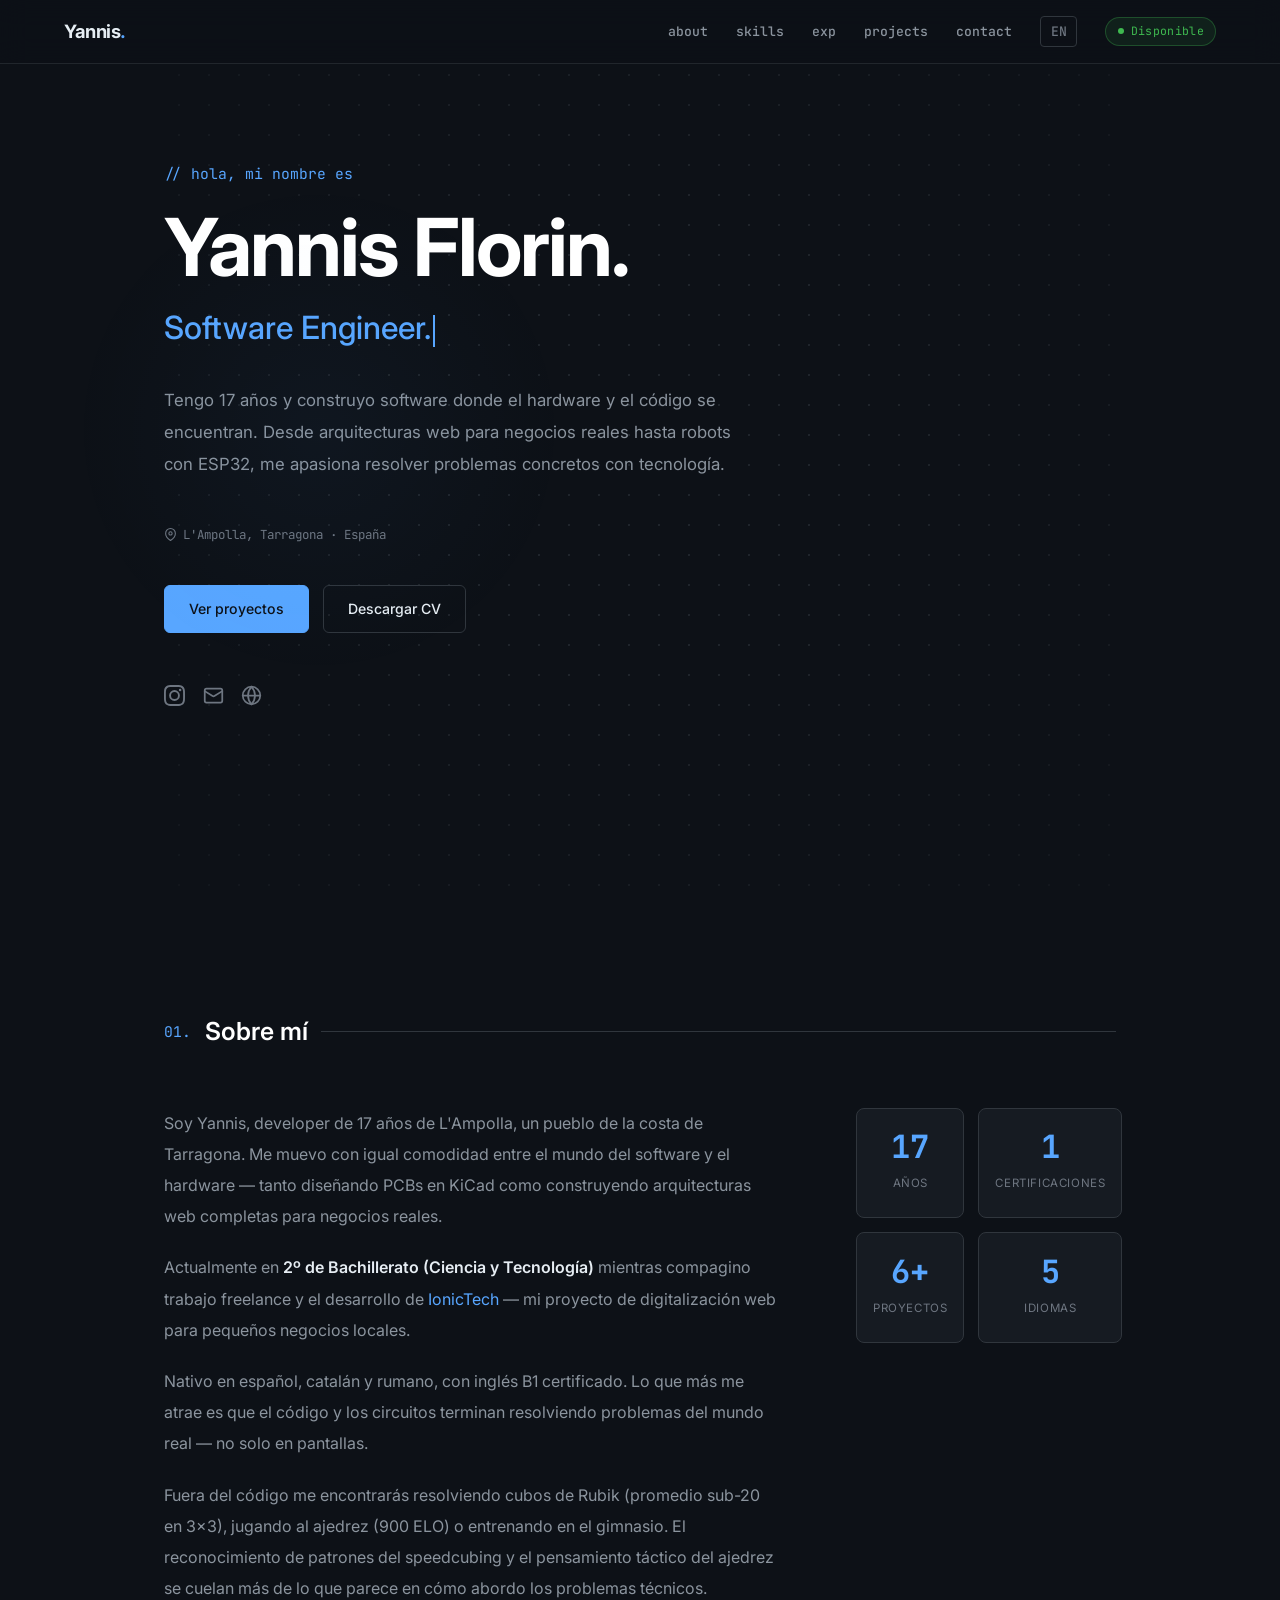
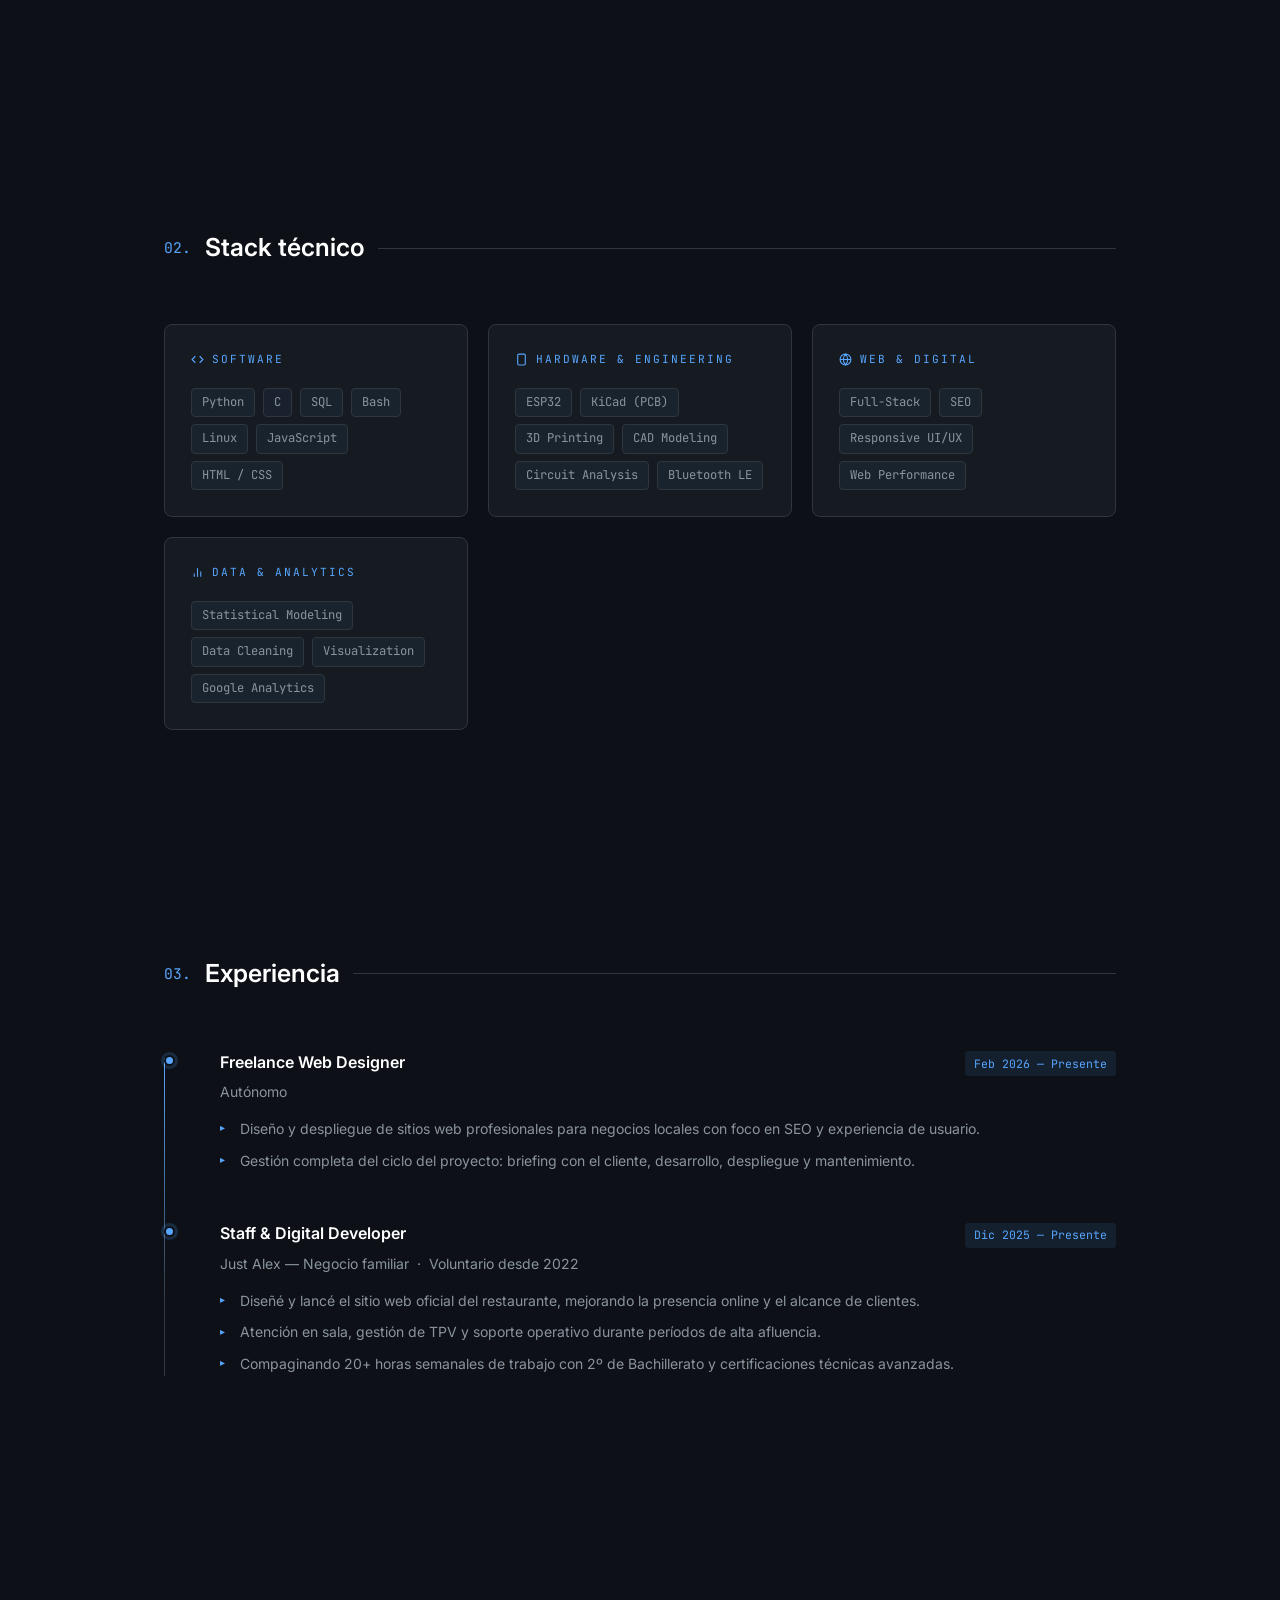
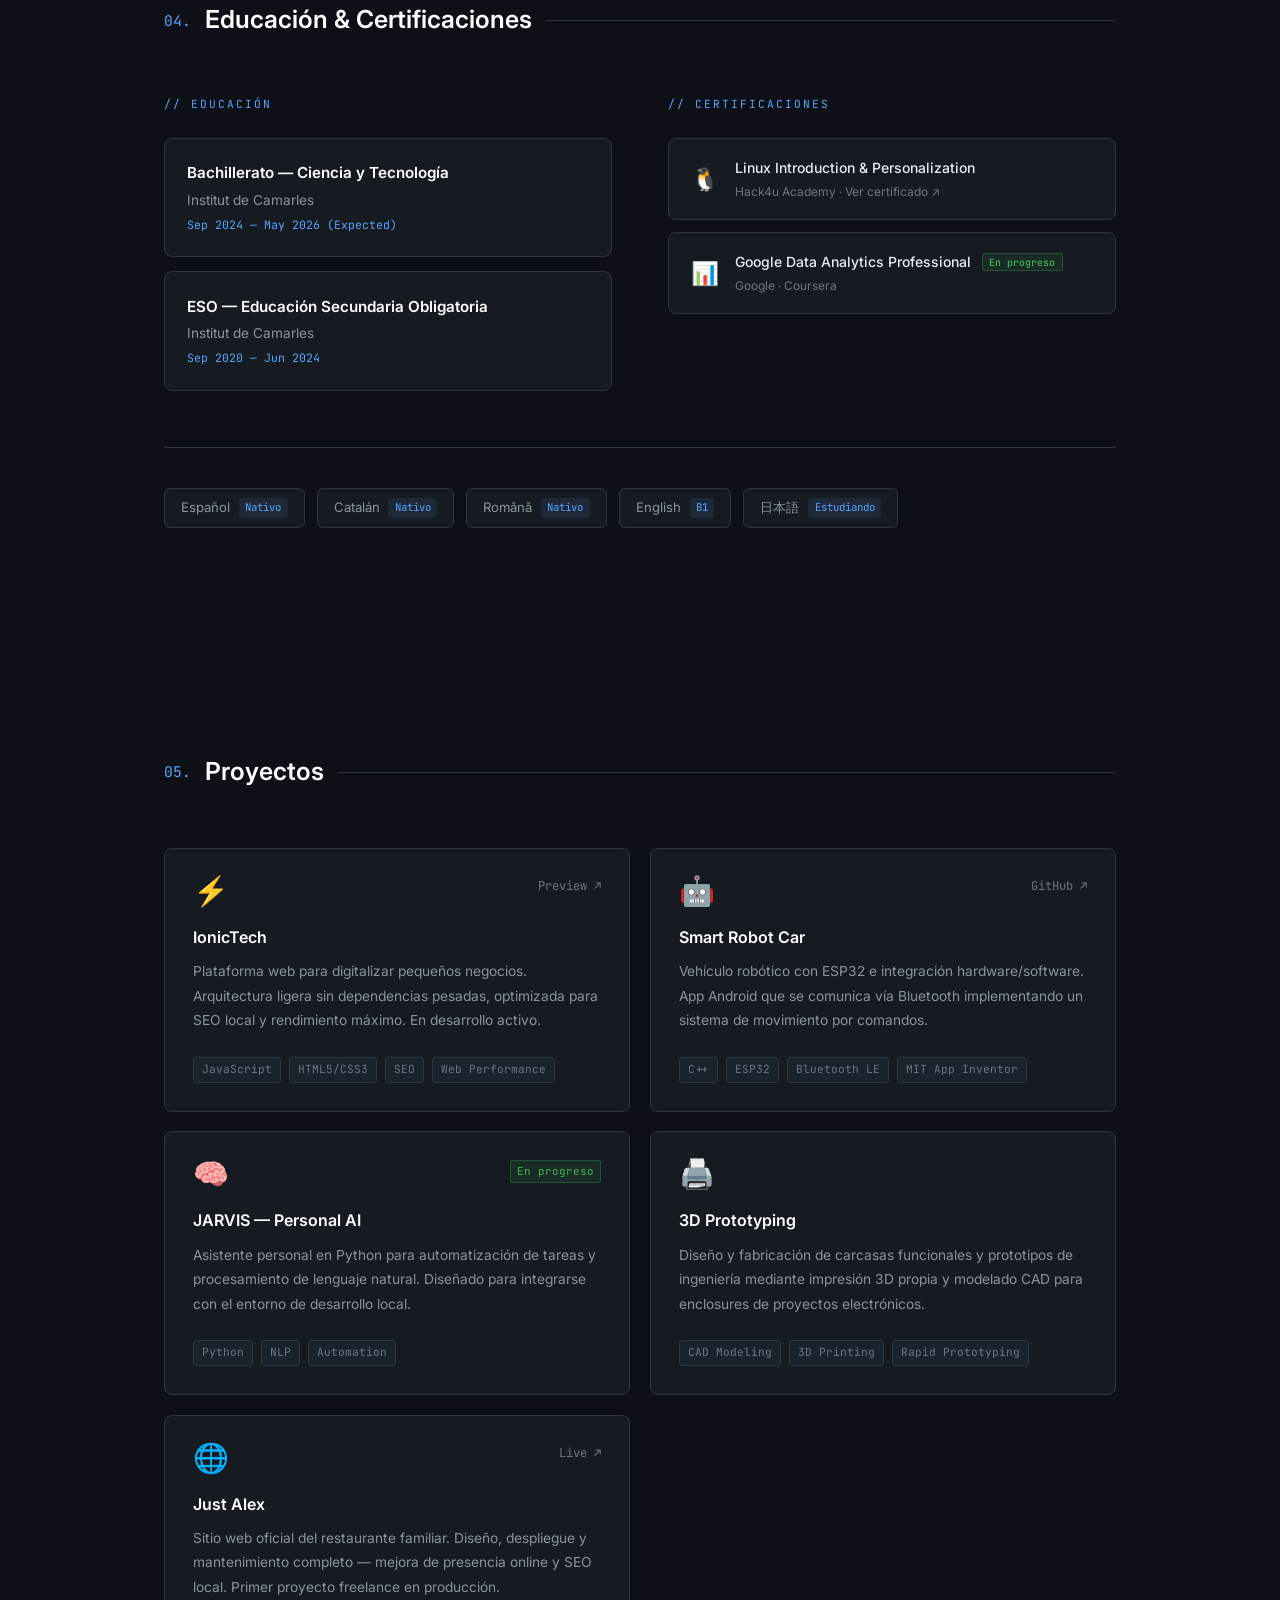
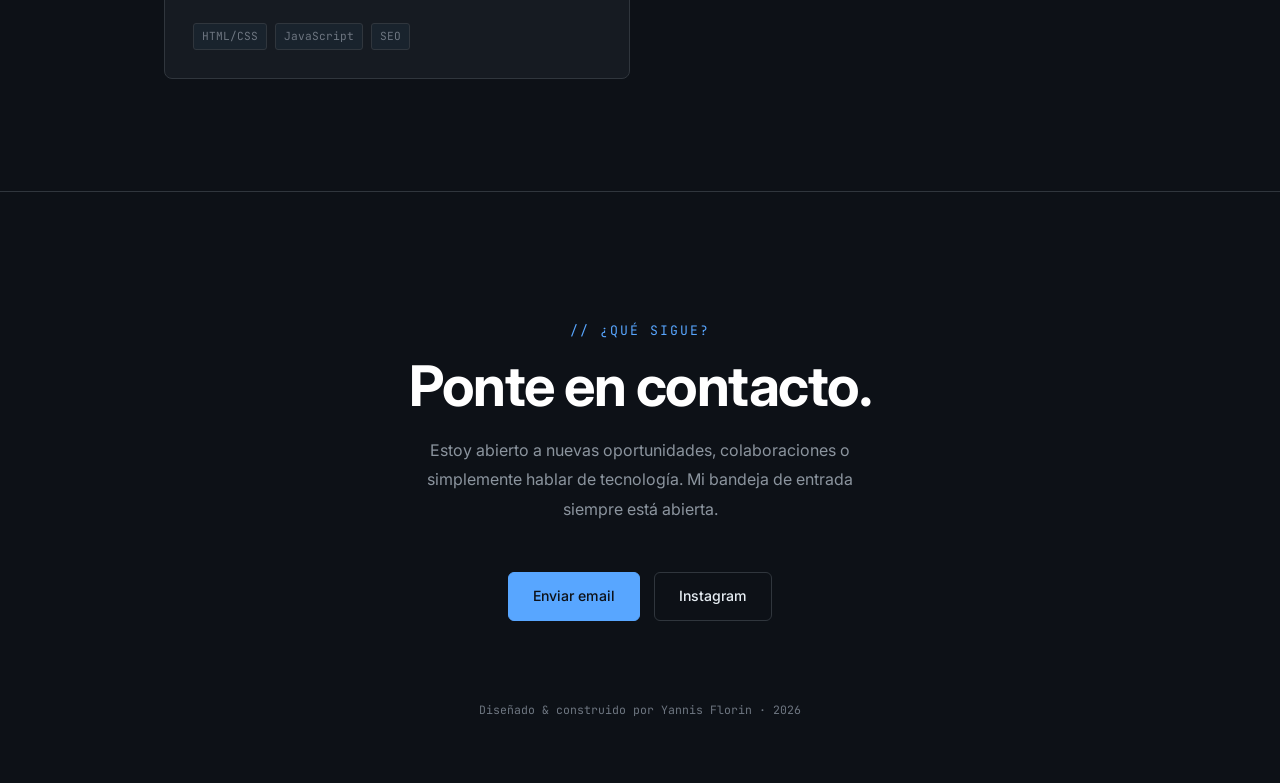
==== index.html @ c340cfbb "Add files via upload" ====
<!DOCTYPE html>
<html lang="es">
<head>
<meta charset="UTF-8">
<meta name="viewport" content="width=device-width, initial-scale=1.0">
<title>Yannis Florin | Software & Electronics Engineer</title>
<meta name="description" content="Portfolio de Yannis Florin — Software & Electronics Engineer especializado en desarrollo web, Python, hardware e IoT.">

<!-- Favicon -->
<link rel="icon" href="data:image/svg+xml,<svg xmlns='http://www.w3.org/2000/svg' viewBox='0 0 100 100'><text y='.9em' font-size='85'>👨‍💻</text></svg>">

<!-- Open Graph -->
<meta property="og:type"        content="website">
<meta property="og:url"         content="https://yonniss.github.io">
<meta property="og:title"       content="Yannis Florin | Software & Electronics Engineer">
<meta property="og:description" content="Developer de 17 años de L'Ampolla, Tarragona. Especializado en software, hardware y desarrollo web. Fundador de IonicTech.">
<meta property="og:image"       content="https://yonniss.github.io/og-image.svg">
<meta property="og:locale"      content="es_ES">

<!-- Twitter Card -->
<meta name="twitter:card"        content="summary">
<meta name="twitter:title"       content="Yannis Florin | Software & Electronics Engineer">
<meta name="twitter:description" content="Developer de 17 años de L'Ampolla, Tarragona. Especializado en software, hardware y desarrollo web. Fundador de IonicTech.">
<meta name="twitter:image"       content="https://yonniss.github.io/og-image.svg">

<link rel="preconnect" href="https://fonts.googleapis.com">
<link href="https://fonts.googleapis.com/css2?family=Inter:wght@300;400;500;600;700&family=JetBrains+Mono:wght@400;500&display=swap" rel="stylesheet">
<style>
  /* ─── VARIABLES ─── */
  :root {
    --bg-main:    #0d1117;
    --bg-card:    #161b22;
    --bg-hover:   #21262d;
    --text-primary:   #e6edf3;
    --text-secondary: #8b949e;
    --text-muted:     #6e7681;
    --accent:     #58a6ff;
    --accent-dim: rgba(88,166,255,0.1);
    --green:      #3fb950;
    --border:     #30363d;
    --border-accent: rgba(88,166,255,0.35);
  }

  * { margin: 0; padding: 0; box-sizing: border-box; }
  html { scroll-behavior: smooth; }

  body {
    font-family: 'Inter', -apple-system, BlinkMacSystemFont, sans-serif;
    background: var(--bg-main);
    color: var(--text-primary);
    line-height: 1.6;
    -webkit-font-smoothing: antialiased;
    overflow-x: hidden;
  }

  ::-webkit-scrollbar { width: 5px; }
  ::-webkit-scrollbar-track { background: var(--bg-main); }
  ::-webkit-scrollbar-thumb { background: var(--border); border-radius: 3px; }
  ::-webkit-scrollbar-thumb:hover { background: var(--text-muted); }

  /* ─── NAV ─── */
  nav {
    position: fixed;
    top: 0; left: 0; right: 0;
    z-index: 100;
    display: flex;
    justify-content: space-between;
    align-items: center;
    padding: 1rem 5%;
    background: rgba(13,17,23,0.82);
    backdrop-filter: blur(14px);
    -webkit-backdrop-filter: blur(14px);
    border-bottom: 1px solid rgba(48,54,61,0.6);
  }

  .logo {
    font-weight: 700;
    font-size: 1.15rem;
    color: var(--text-primary);
    text-decoration: none;
    letter-spacing: -0.5px;
  }
  .logo span { color: var(--accent); }

  .nav-links {
    display: flex;
    align-items: center;
    gap: 1.75rem;
  }

  .nav-links a {
    color: var(--text-secondary);
    text-decoration: none;
    font-size: 0.82rem;
    font-weight: 500;
    font-family: 'JetBrains Mono', monospace;
    transition: color 0.2s;
  }
  .nav-links a:hover { color: var(--accent); }

  .lang-toggle {
    font-family: 'JetBrains Mono', monospace;
    font-size: 0.72rem;
    color: var(--text-muted) !important;
    border: 1px solid var(--border);
    padding: 0.25rem 0.6rem;
    border-radius: 4px;
    text-decoration: none;
    transition: all 0.2s;
  }
  .lang-toggle:hover { color: var(--accent) !important; border-color: var(--accent); }

  .nav-available {
    display: flex;
    align-items: center;
    gap: 0.45rem;
    font-family: 'JetBrains Mono', monospace;
    font-size: 0.72rem;
    color: var(--green);
    background: rgba(63,185,80,0.1);
    border: 1px solid rgba(63,185,80,0.3);
    padding: 0.28rem 0.7rem;
    border-radius: 20px;
    letter-spacing: 0.3px;
  }
  .nav-available .dot {
    width: 6px; height: 6px;
    background: var(--green);
    border-radius: 50%;
    animation: pulse-green 2.2s infinite;
  }
  @keyframes pulse-green {
    0%, 100% { box-shadow: 0 0 0 0 rgba(63,185,80,0.5); }
    50% { box-shadow: 0 0 0 5px rgba(63,185,80,0); }
  }

  /* ─── LAYOUT ─── */
  .container { max-width: 1080px; margin: 0 auto; padding: 0 5%; }
  section { padding: 7rem 0; }

  .section-label {
    font-size: 1.55rem;
    font-weight: 600;
    color: #fff;
    margin-bottom: 3.5rem;
    display: flex;
    align-items: center;
    gap: 0.85rem;
  }
  .section-label .n {
    font-family: 'JetBrains Mono', monospace;
    color: var(--accent);
    font-size: 0.92rem;
    font-weight: 400;
  }
  .section-label::after {
    content: '';
    height: 1px;
    flex-grow: 1;
    background: var(--border);
  }

  /* ─── HERO ─── */
  .hero {
    min-height: 100vh;
    display: flex;
    align-items: center;
    padding-top: 5rem;
    position: relative;
  }
  .hero::before {
    content: '';
    position: absolute;
    inset: 0;
    background-image: radial-gradient(circle, rgba(48,54,61,0.55) 1px, transparent 1px);
    background-size: 30px 30px;
    mask-image: radial-gradient(ellipse 85% 85% at 50% 50%, black 30%, transparent 100%);
    -webkit-mask-image: radial-gradient(ellipse 85% 85% at 50% 50%, black 30%, transparent 100%);
    pointer-events: none;
  }
  .hero::after {
    content: '';
    position: absolute;
    top: 20%; left: -10%;
    width: 500px; height: 500px;
    background: radial-gradient(circle, rgba(88,166,255,0.04) 0%, transparent 70%);
    pointer-events: none;
  }

  .hero-inner { position: relative; max-width: 820px; }

  .hero-greeting {
    font-family: 'JetBrains Mono', monospace;
    color: var(--accent);
    font-size: 0.92rem;
    margin-bottom: 1.25rem;
    display: block;
    opacity: 0;
    animation: fadeUp 0.5s ease forwards 0.15s;
  }

  .hero h1 {
    font-size: clamp(2.8rem, 7vw, 5rem);
    font-weight: 700;
    line-height: 1.04;
    letter-spacing: -2px;
    color: #fff;
    margin-bottom: 0.85rem;
    opacity: 0;
    animation: fadeUp 0.5s ease forwards 0.3s;
  }

  .hero-subtitle {
    font-size: clamp(1.3rem, 3.5vw, 2rem);
    font-weight: 400;
    color: var(--text-secondary);
    margin-bottom: 2rem;
    min-height: 2.6rem;
    opacity: 0;
    animation: fadeUp 0.5s ease forwards 0.45s;
  }
  .typing-text { color: var(--accent); font-weight: 500; }
  .cursor {
    display: inline-block;
    width: 2px; height: 1em;
    background: var(--accent);
    margin-left: 2px;
    vertical-align: text-bottom;
    animation: blink 1s step-end infinite;
  }
  @keyframes blink { 0%,100%{opacity:1} 50%{opacity:0} }

  .hero p {
    font-size: 1.05rem;
    color: var(--text-secondary);
    max-width: 580px;
    line-height: 1.9;
    margin-bottom: 2.75rem;
    opacity: 0;
    animation: fadeUp 0.5s ease forwards 0.6s;
  }
  .hero p strong { color: var(--text-primary); font-weight: 600; }

  .hero-location {
    display: flex;
    align-items: center;
    gap: 0.4rem;
    font-family: 'JetBrains Mono', monospace;
    font-size: 0.78rem;
    color: var(--text-muted);
    margin-bottom: 2.5rem;
    opacity: 0;
    animation: fadeUp 0.5s ease forwards 0.7s;
  }

  .btn-group {
    display: flex;
    flex-wrap: wrap;
    gap: 0.875rem;
    margin-bottom: 3.25rem;
    opacity: 0;
    animation: fadeUp 0.5s ease forwards 0.75s;
  }

  .btn {
    display: inline-flex;
    align-items: center;
    gap: 0.4rem;
    padding: 0.75rem 1.5rem;
    border-radius: 6px;
    font-size: 0.88rem;
    font-weight: 500;
    text-decoration: none;
    transition: all 0.2s ease;
    border: 1px solid transparent;
  }
  .btn-primary {
    background: var(--accent);
    color: #0d1117;
    border-color: var(--accent);
  }
  .btn-primary:hover {
    background: #79b8ff;
    border-color: #79b8ff;
    transform: translateY(-2px);
    box-shadow: 0 8px 24px rgba(88,166,255,0.22);
  }
  .btn-secondary {
    background: transparent;
    color: var(--text-primary);
    border-color: var(--border);
  }
  .btn-secondary:hover {
    border-color: var(--accent);
    color: var(--accent);
    transform: translateY(-2px);
  }

  .hero-socials {
    display: flex;
    gap: 1.1rem;
    opacity: 0;
    animation: fadeUp 0.5s ease forwards 0.9s;
  }
  .hero-socials a {
    color: var(--text-muted);
    text-decoration: none;
    transition: color 0.2s, transform 0.2s;
    display: flex;
    align-items: center;
  }
  .hero-socials a:hover { color: var(--accent); transform: translateY(-2px); }

  @keyframes fadeUp {
    from { opacity: 0; transform: translateY(18px); }
    to   { opacity: 1; transform: translateY(0); }
  }

  /* ─── ABOUT ─── */
  .about-grid {
    display: grid;
    grid-template-columns: 1fr 260px;
    gap: 5rem;
    align-items: start;
  }
  .about-text p {
    color: var(--text-secondary);
    font-size: 1rem;
    line-height: 1.95;
    margin-bottom: 1.25rem;
  }
  .about-text p:last-child { margin-bottom: 0; }
  .about-text a { color: var(--accent); text-decoration: none; }
  .about-text a:hover { text-decoration: underline; }
  .about-text strong { color: var(--text-primary); font-weight: 600; }

  .about-stats {
    display: grid;
    grid-template-columns: 1fr 1fr;
    gap: 0.875rem;
  }
  .stat-card {
    background: var(--bg-card);
    border: 1px solid var(--border);
    border-radius: 8px;
    padding: 1.4rem 1rem;
    text-align: center;
    transition: border-color 0.2s, transform 0.2s;
  }
  .stat-card:hover { border-color: var(--accent); transform: translateY(-2px); }
  .stat-number {
    font-size: 2rem;
    font-weight: 700;
    color: var(--accent);
    font-family: 'JetBrains Mono', monospace;
    line-height: 1;
    margin-bottom: 0.4rem;
    display: block;
  }
  .stat-label {
    font-size: 0.72rem;
    color: var(--text-muted);
    text-transform: uppercase;
    letter-spacing: 0.6px;
  }

  /* ─── SKILLS ─── */
  .skills-grid {
    display: grid;
    grid-template-columns: repeat(auto-fill, minmax(240px, 1fr));
    gap: 1.25rem;
  }
  .skill-cat {
    background: var(--bg-card);
    border: 1px solid var(--border);
    border-radius: 8px;
    padding: 1.6rem;
    transition: border-color 0.2s;
  }
  .skill-cat:hover { border-color: var(--border-accent); }
  .skill-cat-title {
    font-family: 'JetBrains Mono', monospace;
    font-size: 0.7rem;
    color: var(--accent);
    text-transform: uppercase;
    letter-spacing: 2px;
    margin-bottom: 1.2rem;
    display: flex;
    align-items: center;
    gap: 0.5rem;
  }
  .tags { display: flex; flex-wrap: wrap; gap: 0.45rem; }
  .tag {
    font-family: 'JetBrains Mono', monospace;
    font-size: 0.76rem;
    color: var(--text-secondary);
    background: rgba(88,166,255,0.05);
    border: 1px solid var(--border);
    padding: 0.25rem 0.65rem;
    border-radius: 4px;
    transition: all 0.2s;
  }
  .tag:hover {
    background: rgba(88,166,255,0.12);
    border-color: var(--accent);
    color: var(--accent);
  }

  /* ─── EXPERIENCE ─── */
  .timeline { position: relative; padding-left: 1.5rem; }
  .timeline::before {
    content: '';
    position: absolute;
    left: 0; top: 8px; bottom: 0;
    width: 1px;
    background: linear-gradient(to bottom, var(--accent), var(--border) 80%);
  }
  .tl-item { position: relative; padding-bottom: 3rem; padding-left: 2rem; }
  .tl-item:last-child { padding-bottom: 0; }
  .tl-dot {
    position: absolute;
    left: -1.5rem; top: 5px;
    width: 11px; height: 11px;
    background: var(--accent);
    border-radius: 50%;
    border: 2px solid var(--bg-main);
    box-shadow: 0 0 0 3px rgba(88,166,255,0.18);
  }
  .tl-header {
    display: flex;
    flex-wrap: wrap;
    justify-content: space-between;
    align-items: baseline;
    gap: 0.5rem;
    margin-bottom: 0.3rem;
  }
  .tl-title { font-size: 1rem; font-weight: 600; color: #fff; }
  .tl-date {
    font-family: 'JetBrains Mono', monospace;
    font-size: 0.72rem;
    color: var(--accent);
    background: var(--accent-dim);
    padding: 0.2rem 0.55rem;
    border-radius: 3px;
  }
  .tl-company { font-size: 0.875rem; color: var(--text-secondary); margin-bottom: 0.85rem; }
  .tl-body { list-style: none; display: flex; flex-direction: column; gap: 0.45rem; }
  .tl-body li {
    font-size: 0.875rem;
    color: var(--text-secondary);
    padding-left: 1.25rem;
    position: relative;
    line-height: 1.75;
  }
  .tl-body li::before {
    content: '▸';
    position: absolute;
    left: 0;
    color: var(--accent);
    font-size: 0.65rem;
    top: 0.22em;
  }

  /* ─── EDUCATION & CERTS ─── */
  .edu-certs {
    display: grid;
    grid-template-columns: 1fr 1fr;
    gap: 3.5rem;
    align-items: start;
  }
  .block-title {
    font-family: 'JetBrains Mono', monospace;
    font-size: 0.7rem;
    color: var(--accent);
    text-transform: uppercase;
    letter-spacing: 2px;
    margin-bottom: 1.5rem;
  }
  .edu-item {
    background: var(--bg-card);
    border: 1px solid var(--border);
    border-radius: 8px;
    padding: 1.4rem;
    margin-bottom: 0.875rem;
    transition: border-color 0.2s;
  }
  .edu-item:hover { border-color: var(--border-accent); }
  .edu-item:last-child { margin-bottom: 0; }
  .edu-degree { font-weight: 600; font-size: 0.95rem; color: #fff; margin-bottom: 0.25rem; }
  .edu-school { font-size: 0.85rem; color: var(--text-secondary); margin-bottom: 0.25rem; }
  .edu-date { font-family: 'JetBrains Mono', monospace; font-size: 0.72rem; color: var(--accent); }

  .cert-card {
    display: flex;
    align-items: center;
    gap: 1rem;
    background: var(--bg-card);
    border: 1px solid var(--border);
    border-radius: 8px;
    padding: 1.1rem 1.4rem;
    margin-bottom: 0.75rem;
    transition: border-color 0.2s, transform 0.2s;
    text-decoration: none;
  }
  .cert-card:hover { border-color: var(--border-accent); transform: translateX(5px); }
  .cert-card:last-child { margin-bottom: 0; }
  .cert-icon { font-size: 1.4rem; flex-shrink: 0; }
  .cert-name { font-weight: 500; font-size: 0.875rem; color: var(--text-primary); margin-bottom: 0.2rem; }
  .cert-issuer { font-size: 0.75rem; color: var(--text-muted); }
  .cert-wip {
    font-family: 'JetBrains Mono', monospace;
    font-size: 0.62rem;
    color: var(--green);
    background: rgba(63,185,80,0.1);
    border: 1px solid rgba(63,185,80,0.3);
    padding: 0.1rem 0.4rem;
    border-radius: 3px;
    margin-left: 0.4rem;
    vertical-align: middle;
  }

  /* ─── LANGUAGES ─── */
  .lang-strip {
    display: flex;
    flex-wrap: wrap;
    gap: 0.75rem;
    margin-top: 3.5rem;
    padding-top: 2.5rem;
    border-top: 1px solid var(--border);
  }
  .lang-badge {
    display: flex;
    align-items: center;
    gap: 0.55rem;
    background: var(--bg-card);
    border: 1px solid var(--border);
    border-radius: 6px;
    padding: 0.55rem 1rem;
    font-size: 0.82rem;
    color: var(--text-secondary);
  }
  .lang-level {
    font-family: 'JetBrains Mono', monospace;
    font-size: 0.67rem;
    color: var(--accent);
    background: var(--accent-dim);
    padding: 0.1rem 0.4rem;
    border-radius: 3px;
  }

  /* ─── PROJECTS ─── */
  .projects-grid {
    display: grid;
    grid-template-columns: repeat(auto-fill, minmax(310px, 1fr));
    gap: 1.2rem;
  }
  .proj-card {
    background: var(--bg-card);
    border: 1px solid var(--border);
    border-radius: 8px;
    padding: 1.75rem;
    display: flex;
    flex-direction: column;
    transition: transform 0.25s ease, border-color 0.25s ease, box-shadow 0.25s ease;
  }
  .proj-card:hover {
    transform: translateY(-5px);
    border-color: var(--accent);
    box-shadow: 0 12px 36px rgba(88,166,255,0.08);
  }
  .proj-header {
    display: flex;
    justify-content: space-between;
    align-items: flex-start;
    margin-bottom: 1.2rem;
  }
  .proj-icon { font-size: 1.8rem; line-height: 1; }
  .proj-links { display: flex; gap: 0.6rem; }
  .proj-links a {
    color: var(--text-muted);
    text-decoration: none;
    font-size: 0.76rem;
    font-family: 'JetBrains Mono', monospace;
    transition: color 0.2s;
    display: flex;
    align-items: center;
    gap: 0.2rem;
  }
  .proj-links a:hover { color: var(--accent); }
  .proj-card h3 { font-size: 1rem; color: #fff; margin-bottom: 0.55rem; font-weight: 600; }
  .proj-card p {
    font-size: 0.86rem;
    color: var(--text-secondary);
    line-height: 1.78;
    flex-grow: 1;
    margin-bottom: 1.5rem;
  }
  .tech-stack {
    display: flex;
    flex-wrap: wrap;
    gap: 0.5rem;
    font-family: 'JetBrains Mono', monospace;
    font-size: 0.7rem;
    color: var(--text-muted);
  }
  .tech-stack span {
    background: rgba(88,166,255,0.05);
    border: 1px solid var(--border);
    padding: 0.2rem 0.5rem;
    border-radius: 3px;
  }

  /* ─── CONTACT ─── */
  footer {
    border-top: 1px solid var(--border);
    padding: 8rem 5% 4rem;
    text-align: center;
  }
  .contact-kicker {
    font-family: 'JetBrains Mono', monospace;
    color: var(--accent);
    font-size: 0.82rem;
    letter-spacing: 2px;
    text-transform: uppercase;
    display: block;
    margin-bottom: 1rem;
  }
  footer h2 {
    font-size: clamp(2rem, 5vw, 3.5rem);
    color: #fff;
    font-weight: 700;
    letter-spacing: -1.5px;
    margin-bottom: 1.25rem;
    line-height: 1.05;
  }
  footer > .container > p {
    color: var(--text-secondary);
    max-width: 460px;
    margin: 0 auto 3rem;
    font-size: 1rem;
    line-height: 1.85;
  }
  .contact-btns {
    display: flex;
    justify-content: center;
    flex-wrap: wrap;
    gap: 0.875rem;
    margin-bottom: 5rem;
  }
  .footer-credit {
    font-family: 'JetBrains Mono', monospace;
    font-size: 0.72rem;
    color: var(--text-muted);
  }
  .footer-credit a { color: var(--text-muted); text-decoration: none; }
  .footer-credit a:hover { color: var(--accent); }

  /* ─── SCROLL REVEAL ─── */
  .reveal {
    opacity: 0;
    transform: translateY(22px);
    transition: opacity 0.65s ease, transform 0.65s ease;
  }
  .reveal.visible { opacity: 1; transform: none; }

  /* ─── RESPONSIVE ─── */
  @media (max-width: 768px) {
    .nav-links { gap: 1rem; }
    .nav-links a { display: none; }
    .about-grid { grid-template-columns: 1fr; gap: 2.5rem; }
    .edu-certs { grid-template-columns: 1fr; gap: 2.5rem; }
    .hero h1 { letter-spacing: -1px; }
  }
  @media (max-width: 480px) {
    .nav-available { display: none; }
    section { padding: 5rem 0; }
  }
</style>
</head>
<body>

<!-- ═══════════ NAV ═══════════ -->
<nav>
  <a href="#" class="logo">Yannis<span>.</span></a>
  <div class="nav-links">
    <a href="#sobre-mi">about</a>
    <a href="#skills">skills</a>
    <a href="#experiencia">exp</a>
    <a href="#proyectos">projects</a>
    <a href="#contacto">contact</a>
    <a href="en.html" class="lang-toggle">EN</a>
    <div class="nav-available"><div class="dot"></div>Disponible</div>
  </div>
</nav>

<!-- ═══════════ HERO ═══════════ -->
<div class="container">
  <section class="hero">
    <div class="hero-inner">
      <span class="hero-greeting">// hola, mi nombre es</span>
      <h1>Yannis Florin.</h1>
      <div class="hero-subtitle">
        <span class="typing-text" id="typing"></span><span class="cursor"></span>
      </div>
      <p>
        Tengo 17 años y construyo software donde el hardware y el código se encuentran.
        Desde arquitecturas web para negocios reales hasta robots con ESP32, me apasiona
        resolver problemas concretos con tecnología.
      </p>
      <div class="hero-location">
        <svg width="13" height="13" viewBox="0 0 24 24" fill="none" stroke="currentColor" stroke-width="2" stroke-linecap="round" stroke-linejoin="round"><path d="M21 10c0 7-9 13-9 13s-9-6-9-13a9 9 0 0 1 18 0z"/><circle cx="12" cy="10" r="3"/></svg>
        L'Ampolla, Tarragona · España
      </div>
      <div class="btn-group">
        <a href="#proyectos" class="btn btn-primary">Ver proyectos</a>
        <a href="CV provisional.pdf" download class="btn btn-secondary">Descargar CV</a>
      </div>
      <div class="hero-socials">
        <a href="https://instagram.com/yannisflorin25" target="_blank" rel="noopener" aria-label="Instagram">
          <svg width="21" height="21" viewBox="0 0 24 24" fill="currentColor"><path d="M12 2.163c3.204 0 3.584.012 4.85.07 3.252.148 4.771 1.691 4.919 4.919.058 1.265.069 1.645.069 4.849 0 3.205-.012 3.584-.069 4.849-.149 3.225-1.664 4.771-4.919 4.919-1.266.058-1.644.07-4.85.07-3.204 0-3.584-.012-4.849-.07-3.26-.149-4.771-1.699-4.919-4.92-.058-1.265-.07-1.644-.07-4.849 0-3.204.013-3.583.07-4.849.149-3.227 1.664-4.771 4.919-4.919 1.266-.057 1.645-.069 4.849-.069zM12 0C8.741 0 8.333.014 7.053.072 2.695.272.273 2.69.073 7.052.014 8.333 0 8.741 0 12c0 3.259.014 3.668.072 4.948.2 4.358 2.618 6.78 6.98 6.98C8.333 23.986 8.741 24 12 24c3.259 0 3.668-.014 4.948-.072 4.354-.2 6.782-2.618 6.979-6.98.059-1.28.073-1.689.073-4.948 0-3.259-.014-3.667-.072-4.947-.196-4.354-2.617-6.78-6.979-6.98C15.668.014 15.259 0 12 0zm0 5.838a6.162 6.162 0 1 0 0 12.324 6.162 6.162 0 0 0 0-12.324zM12 16a4 4 0 1 1 0-8 4 4 0 0 1 0 8zm6.406-11.845a1.44 1.44 0 1 0 0 2.881 1.44 1.44 0 0 0 0-2.881z"/></svg>
        </a>
        <a href="mailto:yanniselflorin@gmail.com" aria-label="Email">
          <svg width="21" height="21" viewBox="0 0 24 24" fill="none" stroke="currentColor" stroke-width="2" stroke-linecap="round" stroke-linejoin="round"><rect x="2" y="4" width="20" height="16" rx="2"/><path d="m22 7-8.97 5.7a1.94 1.94 0 0 1-2.06 0L2 7"/></svg>
        </a>
        <a href="https://ionictech.dev" target="_blank" rel="noopener" aria-label="IonicTech">
          <svg width="21" height="21" viewBox="0 0 24 24" fill="none" stroke="currentColor" stroke-width="2" stroke-linecap="round" stroke-linejoin="round"><circle cx="12" cy="12" r="10"/><line x1="2" y1="12" x2="22" y2="12"/><path d="M12 2a15.3 15.3 0 0 1 4 10 15.3 15.3 0 0 1-4 10 15.3 15.3 0 0 1-4-10 15.3 15.3 0 0 1 4-10z"/></svg>
        </a>
      </div>
    </div>
  </section>
</div>

<!-- ═══════════ ABOUT ═══════════ -->
<div class="container">
  <section id="sobre-mi" class="reveal">
    <h2 class="section-label"><span class="n">01.</span> Sobre mí</h2>
    <div class="about-grid">
      <div class="about-text">
        <p>
          Soy Yannis, developer de 17 años de L'Ampolla, un pueblo de la costa de Tarragona. Me muevo con igual comodidad
          entre el mundo del software y el hardware — tanto diseñando PCBs en KiCad como
          construyendo arquitecturas web completas para negocios reales.
        </p>
        <p>
          Actualmente en <strong>2º de Bachillerato (Ciencia y Tecnología)</strong> mientras
          compagino trabajo freelance y el desarrollo de
          <a href="https://ionictech.dev">IonicTech</a> — mi proyecto de digitalización web para
          pequeños negocios locales.
        </p>
        <p>
          Nativo en español, catalán y rumano, con inglés B1 certificado. Lo que más me atrae es que el
          código y los circuitos terminan resolviendo problemas del mundo real — no solo en
          pantallas.
        </p>
        <p>
          Fuera del código me encontrarás resolviendo cubos de Rubik
          (promedio sub-20 en 3x3), jugando al ajedrez (900 ELO) o entrenando en el gimnasio.
          El reconocimiento de patrones del speedcubing y el pensamiento táctico del ajedrez
          se cuelan más de lo que parece en cómo abordo los problemas técnicos.
        </p>
      </div>
      <div class="about-stats">
        <div class="stat-card">
          <span class="stat-number">17</span>
          <span class="stat-label">Años</span>
        </div>
        <div class="stat-card">
          <span class="stat-number">1</span>
          <span class="stat-label">Certificaciones</span>
        </div>
        <div class="stat-card">
          <span class="stat-number">6+</span>
          <span class="stat-label">Proyectos</span>
        </div>
        <div class="stat-card">
          <span class="stat-number">5</span>
          <span class="stat-label">Idiomas</span>
        </div>
      </div>
    </div>
  </section>
</div>

<!-- ═══════════ SKILLS ═══════════ -->
<div class="container">
  <section id="skills" class="reveal">
    <h2 class="section-label"><span class="n">02.</span> Stack técnico</h2>
    <div class="skills-grid">

      <div class="skill-cat">
        <div class="skill-cat-title">
          <svg width="13" height="13" viewBox="0 0 24 24" fill="none" stroke="currentColor" stroke-width="2"><polyline points="16 18 22 12 16 6"/><polyline points="8 6 2 12 8 18"/></svg>
          Software
        </div>
        <div class="tags">
          <span class="tag">Python</span>
          <span class="tag">C</span>
          <span class="tag">SQL</span>
          <span class="tag">Bash</span>
          <span class="tag">Linux</span>
          <span class="tag">JavaScript</span>
          <span class="tag">HTML / CSS</span>
        </div>
      </div>

      <div class="skill-cat">
        <div class="skill-cat-title">
          <svg width="13" height="13" viewBox="0 0 24 24" fill="none" stroke="currentColor" stroke-width="2"><rect x="5" y="2" width="14" height="20" rx="2"/><line x1="12" y1="18" x2="12" y2="18"/></svg>
          Hardware & Engineering
        </div>
        <div class="tags">
          <span class="tag">ESP32</span>
          <span class="tag">KiCad (PCB)</span>
          <span class="tag">3D Printing</span>
          <span class="tag">CAD Modeling</span>
          <span class="tag">Circuit Analysis</span>
          <span class="tag">Bluetooth LE</span>
        </div>
      </div>

      <div class="skill-cat">
        <div class="skill-cat-title">
          <svg width="13" height="13" viewBox="0 0 24 24" fill="none" stroke="currentColor" stroke-width="2"><circle cx="12" cy="12" r="10"/><line x1="2" y1="12" x2="22" y2="12"/><path d="M12 2a15.3 15.3 0 0 1 4 10 15.3 15.3 0 0 1-4 10 15.3 15.3 0 0 1-4-10 15.3 15.3 0 0 1 4-10z"/></svg>
          Web & Digital
        </div>
        <div class="tags">
          <span class="tag">Full-Stack</span>
          <span class="tag">SEO</span>
          <span class="tag">Responsive UI/UX</span>
          <span class="tag">Web Performance</span>
        </div>
      </div>

      <div class="skill-cat">
        <div class="skill-cat-title">
          <svg width="13" height="13" viewBox="0 0 24 24" fill="none" stroke="currentColor" stroke-width="2"><line x1="18" y1="20" x2="18" y2="10"/><line x1="12" y1="20" x2="12" y2="4"/><line x1="6" y1="20" x2="6" y2="14"/></svg>
          Data & Analytics
        </div>
        <div class="tags">
          <span class="tag">Statistical Modeling</span>
          <span class="tag">Data Cleaning</span>
          <span class="tag">Visualization</span>
          <span class="tag">Google Analytics</span>
        </div>
      </div>

    </div>
  </section>
</div>

<!-- ═══════════ EXPERIENCE ═══════════ -->
<div class="container">
  <section id="experiencia" class="reveal">
    <h2 class="section-label"><span class="n">03.</span> Experiencia</h2>
    <div class="timeline">

      <div class="tl-item">
        <div class="tl-dot"></div>
        <div class="tl-header">
          <div class="tl-title">Freelance Web Designer</div>
          <div class="tl-date">Feb 2026 — Presente</div>
        </div>
        <div class="tl-company">Autónomo</div>
        <ul class="tl-body">
          <li>Diseño y despliegue de sitios web profesionales para negocios locales con foco en SEO y experiencia de usuario.</li>
          <li>Gestión completa del ciclo del proyecto: briefing con el cliente, desarrollo, despliegue y mantenimiento.</li>
        </ul>
      </div>

      <div class="tl-item">
        <div class="tl-dot"></div>
        <div class="tl-header">
          <div class="tl-title">Staff & Digital Developer</div>
          <div class="tl-date">Dic 2025 — Presente</div>
        </div>
        <div class="tl-company">Just Alex — Negocio familiar &nbsp;·&nbsp; Voluntario desde 2022</div>
        <ul class="tl-body">
          <li>Diseñé y lancé el sitio web oficial del restaurante, mejorando la presencia online y el alcance de clientes.</li>
          <li>Atención en sala, gestión de TPV y soporte operativo durante períodos de alta afluencia.</li>
          <li>Compaginando 20+ horas semanales de trabajo con 2º de Bachillerato y certificaciones técnicas avanzadas.</li>
        </ul>
      </div>

    </div>
  </section>
</div>

<!-- ═══════════ EDUCATION & CERTS ═══════════ -->
<div class="container">
  <section id="educacion" class="reveal">
    <h2 class="section-label"><span class="n">04.</span> Educación & Certificaciones</h2>
    <div class="edu-certs">

      <div>
        <div class="block-title">// educación</div>
        <div class="edu-item">
          <div class="edu-degree">Bachillerato — Ciencia y Tecnología</div>
          <div class="edu-school">Institut de Camarles</div>
          <div class="edu-date">Sep 2024 — May 2026 (Expected)</div>
        </div>
        <div class="edu-item">
          <div class="edu-degree">ESO — Educación Secundaria Obligatoria</div>
          <div class="edu-school">Institut de Camarles</div>
          <div class="edu-date">Sep 2020 — Jun 2024</div>
        </div>
      </div>

      <div>
        <div class="block-title">// certificaciones</div>
        <a href="https://hack4u.io/certificate/1820-4016-4110-2781" target="_blank" rel="noopener" class="cert-card">
          <div class="cert-icon">🐧</div>
          <div>
            <div class="cert-name">Linux Introduction & Personalization</div>
            <div class="cert-issuer">Hack4u Academy · Ver certificado ↗</div>
          </div>
        </a>
        <div class="cert-card">
          <div class="cert-icon">📊</div>
          <div>
            <div class="cert-name">Google Data Analytics Professional <span class="cert-wip">En progreso</span></div>
            <div class="cert-issuer">Google · Coursera</div>
          </div>
        </div>
      </div>

    </div>

    <div class="lang-strip">
      <div class="lang-badge">Español <span class="lang-level">Nativo</span></div>
      <div class="lang-badge">Catalán <span class="lang-level">Nativo</span></div>
      <div class="lang-badge">Română <span class="lang-level">Nativo</span></div>
      <div class="lang-badge">English <span class="lang-level">B1</span></div>
      
      <div class="lang-badge">日本語 <span class="lang-level">Estudiando</span></div>
    </div>

  </section>
</div>

<!-- ═══════════ PROJECTS ═══════════ -->
<div class="container">
  <section id="proyectos" class="reveal">
    <h2 class="section-label"><span class="n">05.</span> Proyectos</h2>
    <div class="projects-grid">

      <div class="proj-card">
        <div class="proj-header">
          <div class="proj-icon">⚡</div>
          <div class="proj-links"><a href="https://ionictech.dev" target="_blank" rel="noopener">Preview ↗</a></div>
        </div>
        <h3>IonicTech</h3>
        <p>Plataforma web para digitalizar pequeños negocios. Arquitectura ligera sin dependencias pesadas, optimizada para SEO local y rendimiento máximo. En desarrollo activo.</p>
        <div class="tech-stack">
          <span>JavaScript</span><span>HTML5/CSS3</span><span>SEO</span><span>Web Performance</span>
        </div>
      </div>

      <div class="proj-card">
        <div class="proj-header">
          <div class="proj-icon">🤖</div>
          <div class="proj-links"><a href="https://github.com/Yonniss/RoboCar" target="_blank" rel="noopener">GitHub ↗</a></div>
        </div>
        <h3>Smart Robot Car</h3>
        <p>Vehículo robótico con ESP32 e integración hardware/software. App Android que se comunica vía Bluetooth implementando un sistema de movimiento por comandos.</p>
        <div class="tech-stack">
          <span>C++</span><span>ESP32</span><span>Bluetooth LE</span><span>MIT App Inventor</span>
        </div>
      </div>

      <div class="proj-card">
        <div class="proj-header">
          <div class="proj-icon">🧠</div>
          <div class="proj-links"><span class="cert-wip" style="font-size:0.68rem;">En progreso</span></div>
        </div>
        <h3>JARVIS — Personal AI</h3>
        <p>Asistente personal en Python para automatización de tareas y procesamiento de lenguaje natural. Diseñado para integrarse con el entorno de desarrollo local.</p>
        <div class="tech-stack">
          <span>Python</span><span>NLP</span><span>Automation</span>
        </div>
      </div>

      <div class="proj-card">
        <div class="proj-header">
          <div class="proj-icon">🖨️</div>
          <div class="proj-links"></div>
        </div>
        <h3>3D Prototyping</h3>
        <p>Diseño y fabricación de carcasas funcionales y prototipos de ingeniería mediante impresión 3D propia y modelado CAD para enclosures de proyectos electrónicos.</p>
        <div class="tech-stack">
          <span>CAD Modeling</span><span>3D Printing</span><span>Rapid Prototyping</span>
        </div>
      </div>

      <div class="proj-card">
        <div class="proj-header">
          <div class="proj-icon">🌐</div>
          <div class="proj-links"><a href="https://justalex.es" target="_blank" rel="noopener">Live ↗</a></div>
        </div>
        <h3>Just Alex</h3>
        <p>Sitio web oficial del restaurante familiar. Diseño, despliegue y mantenimiento completo — mejora de presencia online y SEO local. Primer proyecto freelance en producción.</p>
        <div class="tech-stack">
          <span>HTML/CSS</span><span>JavaScript</span><span>SEO</span>
        </div>
      </div>

    </div>
  </section>
</div>

<!-- ═══════════ CONTACT ═══════════ -->
<footer id="contacto">
  <div class="container">
    <span class="contact-kicker">// ¿qué sigue?</span>
    <h2>Ponte en contacto.</h2>
    <p>Estoy abierto a nuevas oportunidades, colaboraciones o simplemente hablar de tecnología. Mi bandeja de entrada siempre está abierta.</p>
    <div class="contact-btns">
      <a href="mailto:yanniselflorin@gmail.com" class="btn btn-primary">Enviar email</a>
      <a href="https://instagram.com/yannisflorin25" target="_blank" rel="noopener" class="btn btn-secondary">Instagram</a>
    </div>
    <div class="footer-credit">
      Diseñado &amp; construido por <a href="#">Yannis Florin</a> · 2026
    </div>
  </div>
</footer>

<script>
  // ─── TYPING ANIMATION ───
  const roles = ['Software Engineer.', 'Electronics Engineer.', 'Web Developer.', 'Freelance Developer.'];
  let ri = 0, ci = 0, del = false;
  const el = document.getElementById('typing');

  (function type() {
    const word = roles[ri];
    if (!del) {
      el.textContent = word.slice(0, ++ci);
      if (ci === word.length) { del = true; return setTimeout(type, 2200); }
    } else {
      el.textContent = word.slice(0, --ci);
      if (ci === 0) { del = false; ri = (ri + 1) % roles.length; }
    }
    setTimeout(type, del ? 45 : 75);
  })();

  // ─── SCROLL REVEAL ───
  const obs = new IntersectionObserver(
    entries => entries.forEach(e => { if (e.isIntersecting) e.target.classList.add('visible'); }),
    { threshold: 0.08 }
  );
  document.querySelectorAll('.reveal').forEach(s => obs.observe(s));
</script>
</body>
</html>
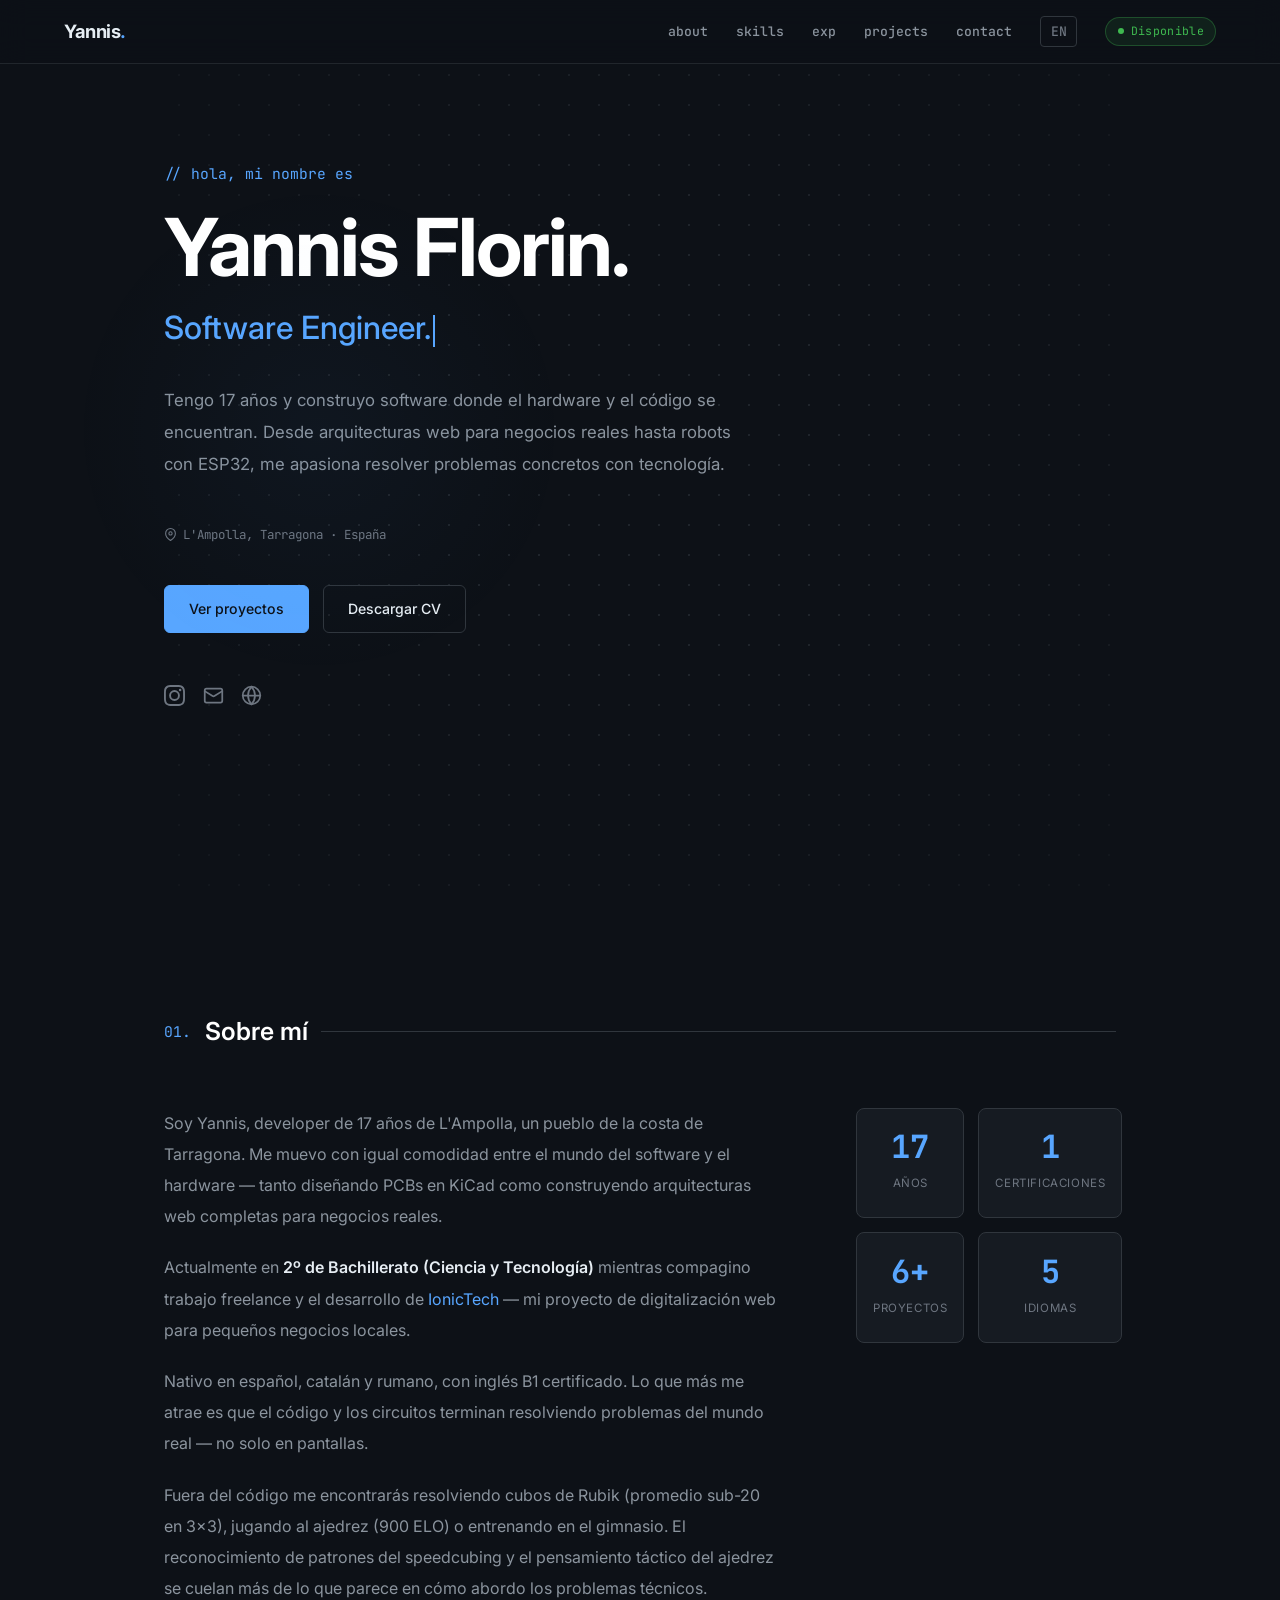
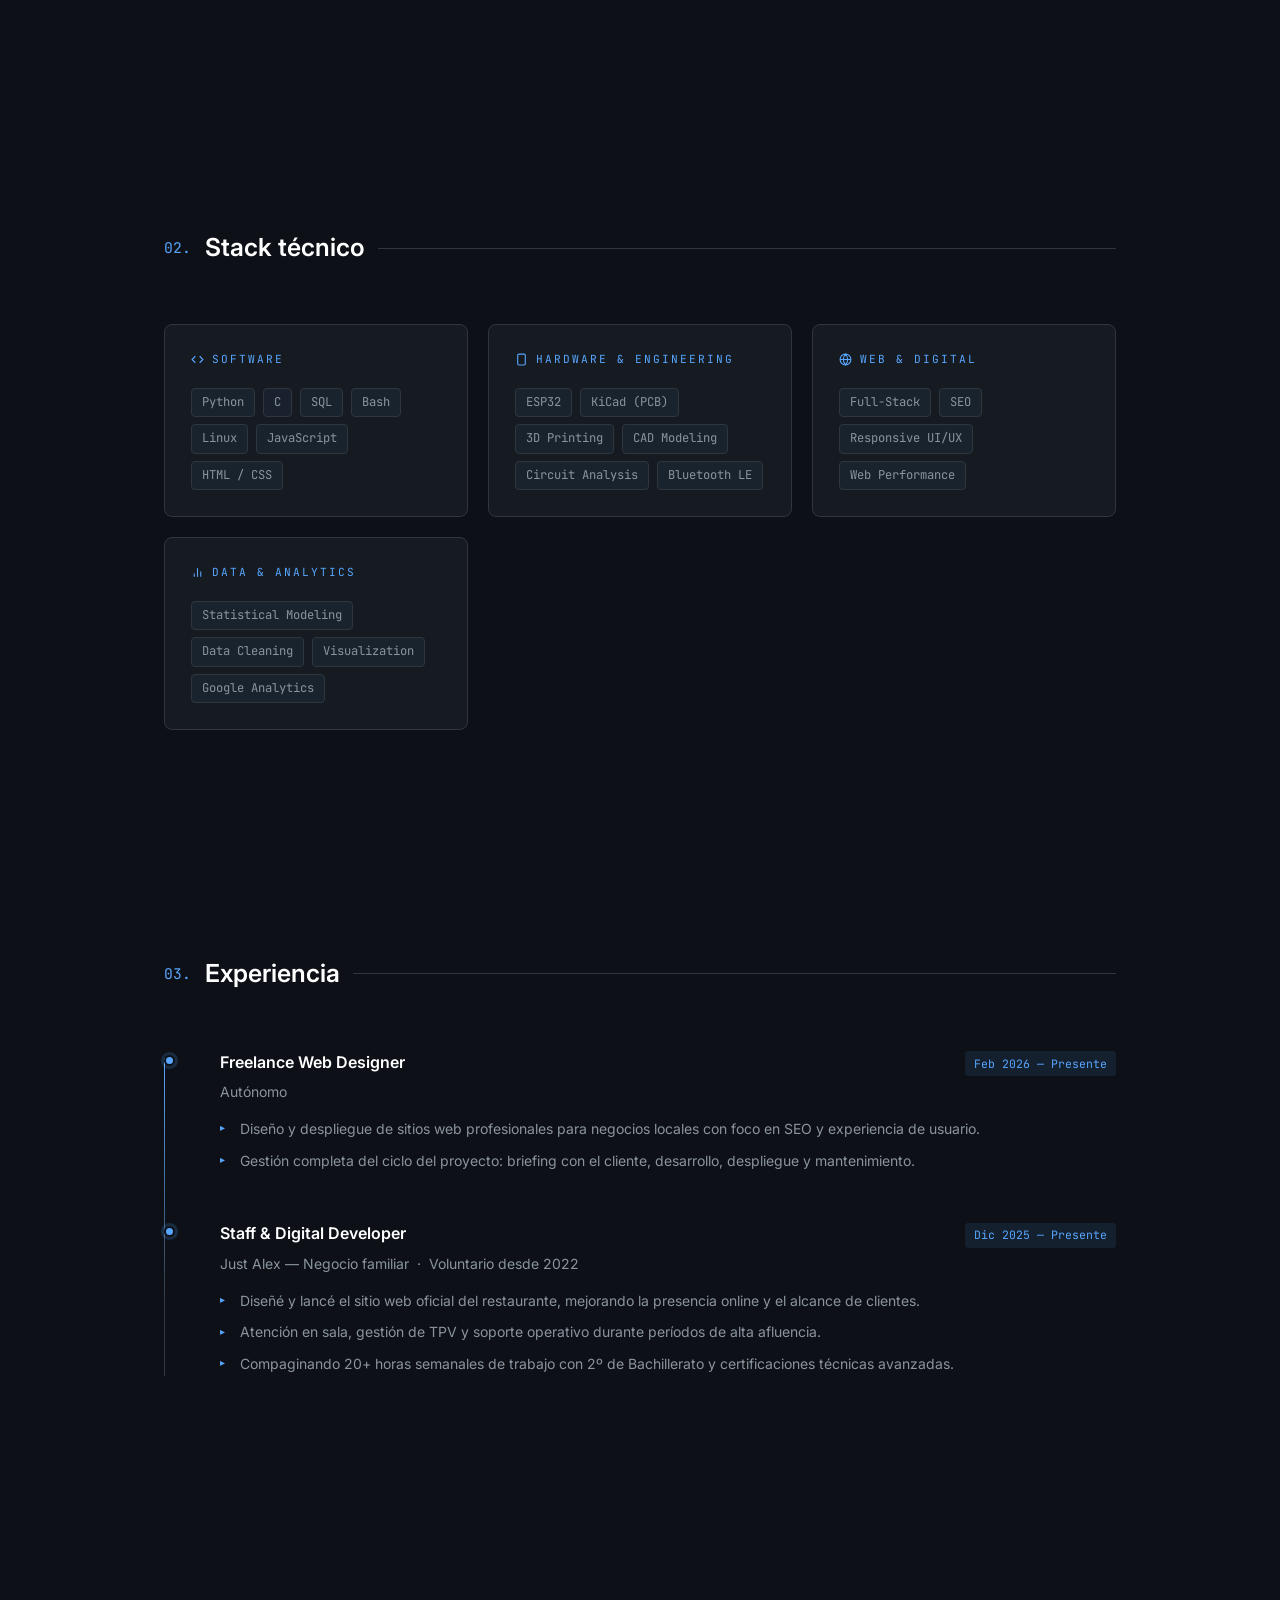
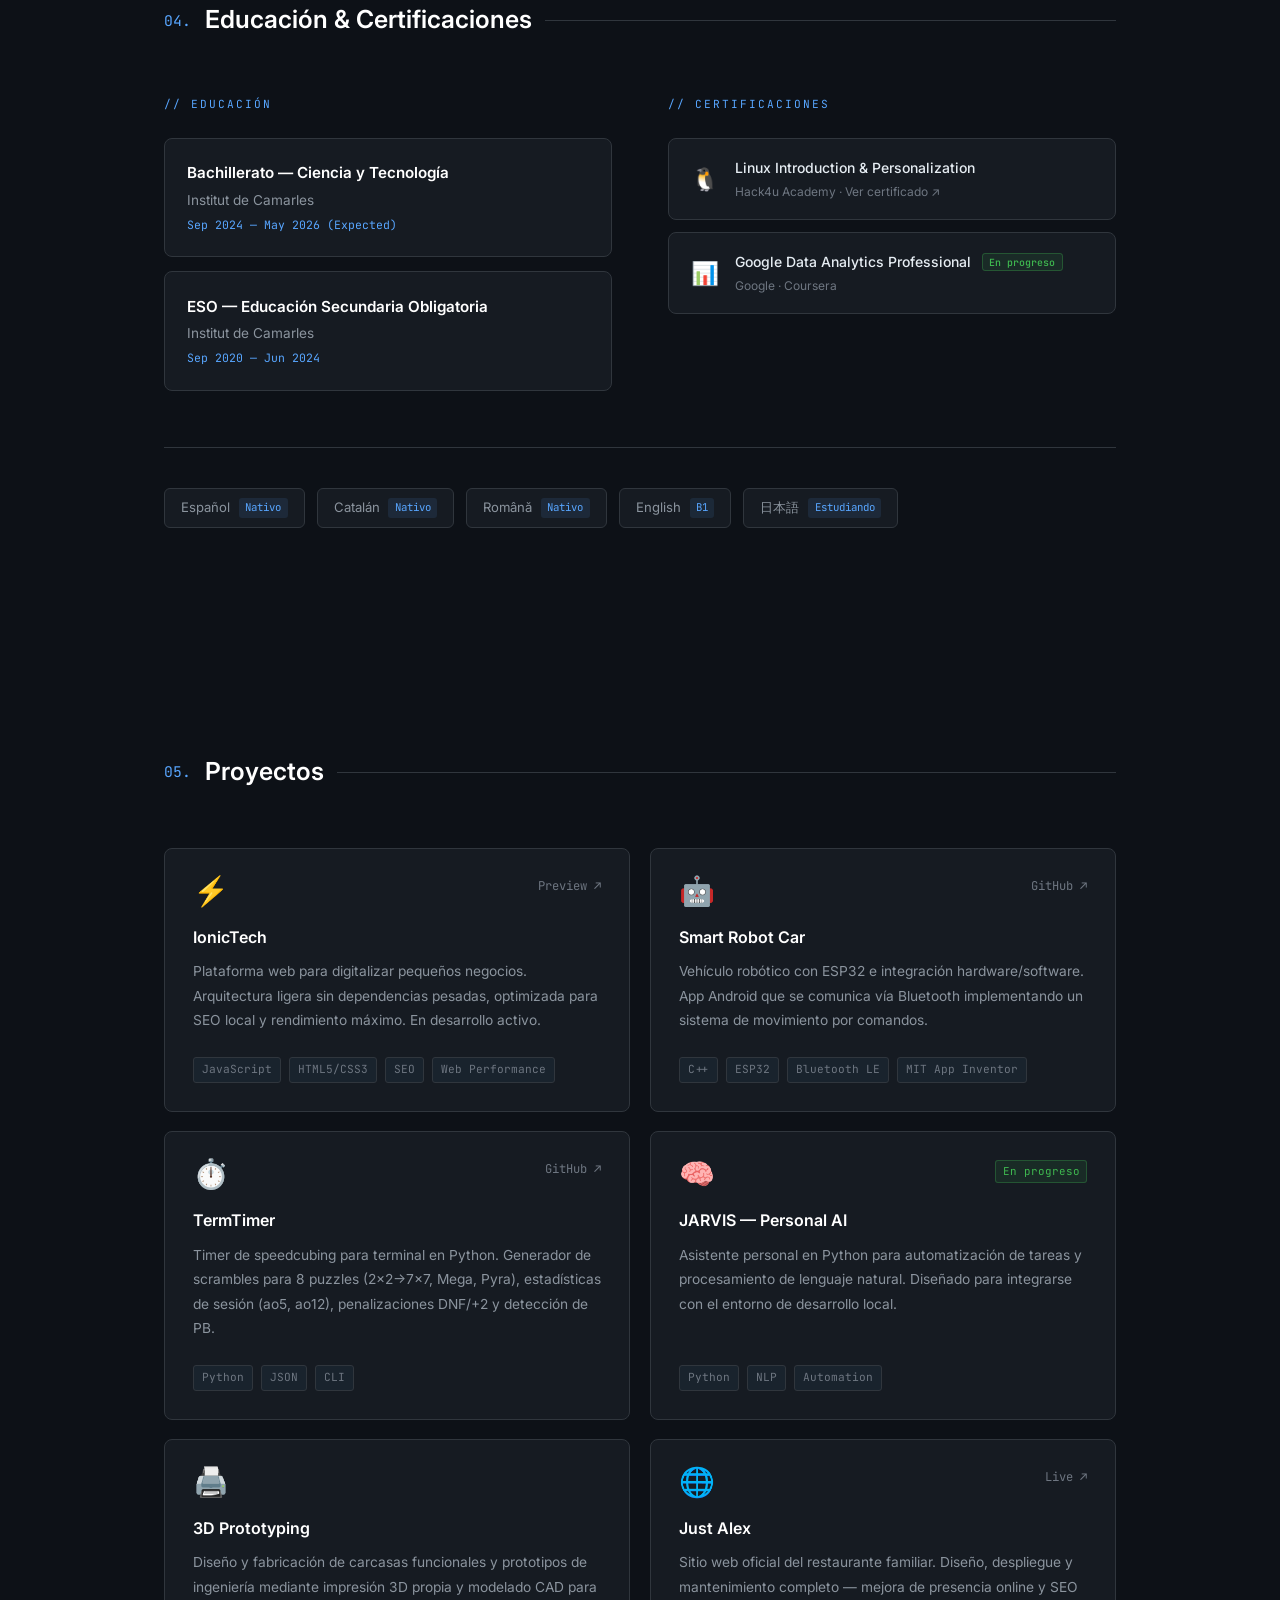
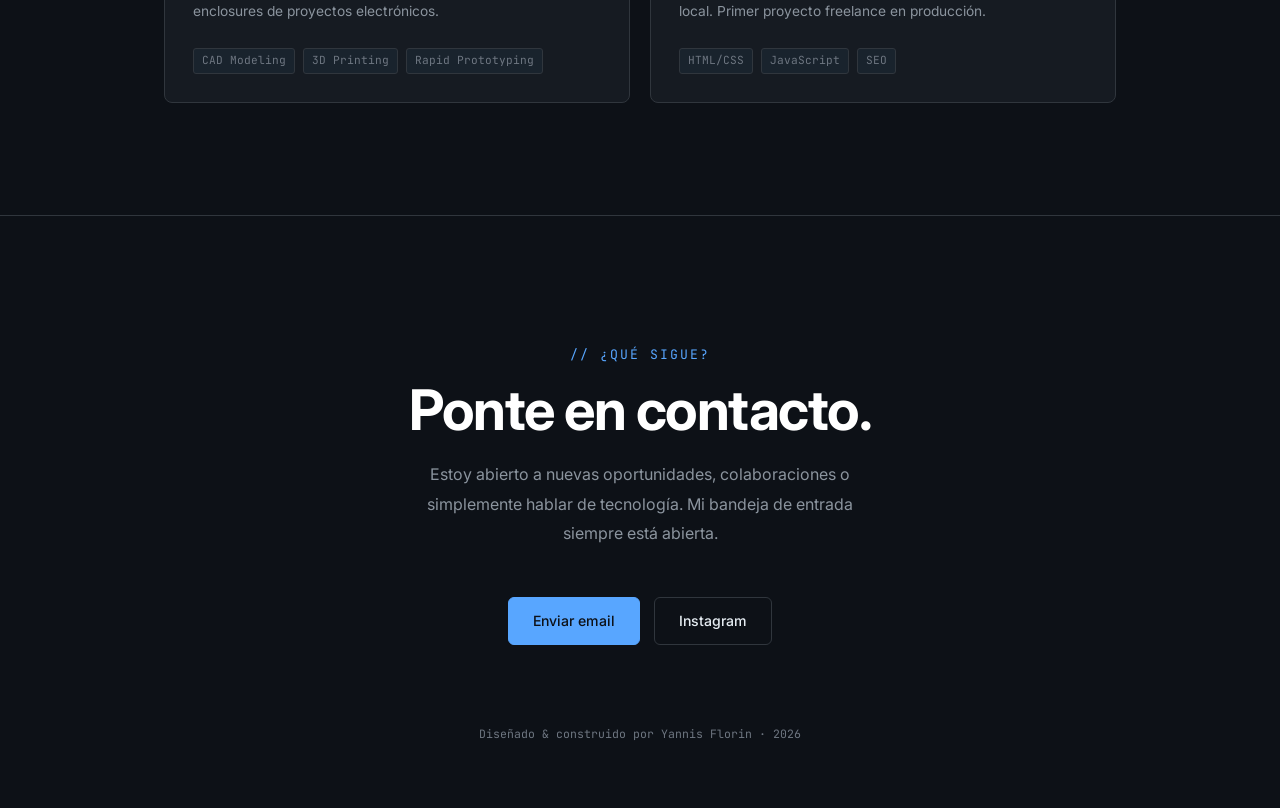
==== commit f1391fd8: "Add files via upload" ====
--- a/index.html
+++ b/index.html
@@ -663,16 +663,83 @@
   }
   .reveal.visible { opacity: 1; transform: none; }
 
+  /* ─── HAMBURGER ─── */
+  .hamburger {
+    display: none;
+    flex-direction: column;
+    justify-content: center;
+    gap: 5px;
+    background: none;
+    border: none;
+    cursor: pointer;
+    padding: 4px;
+    z-index: 101;
+  }
+  .hamburger span {
+    display: block;
+    width: 22px;
+    height: 2px;
+    background: var(--text-secondary);
+    border-radius: 2px;
+    transition: all 0.3s ease;
+  }
+  .hamburger.open span:nth-child(1) { transform: translateY(7px) rotate(45deg); }
+  .hamburger.open span:nth-child(2) { opacity: 0; transform: scaleX(0); }
+  .hamburger.open span:nth-child(3) { transform: translateY(-7px) rotate(-45deg); }
+
+  .mobile-menu {
+    position: fixed;
+    inset: 0;
+    background: var(--bg-main);
+    z-index: 99;
+    display: flex;
+    flex-direction: column;
+    align-items: center;
+    justify-content: center;
+    gap: 2.25rem;
+    transform: translateY(-100%);
+    transition: transform 0.35s cubic-bezier(0.4,0,0.2,1);
+    pointer-events: none;
+  }
+  .mobile-menu.open { transform: translateY(0); pointer-events: all; }
+
+  .mobile-link {
+    font-family: 'JetBrains Mono', monospace;
+    font-size: 1.6rem;
+    color: var(--text-secondary);
+    text-decoration: none;
+    transition: color 0.2s;
+    font-weight: 500;
+  }
+  .mobile-link:hover { color: var(--accent); }
+
+  .mobile-divider {
+    width: 40px;
+    height: 1px;
+    background: var(--border);
+  }
+
+  .mobile-lang {
+    font-family: 'JetBrains Mono', monospace;
+    font-size: 0.85rem;
+    color: var(--text-muted);
+    text-decoration: none;
+    border: 1px solid var(--border);
+    padding: 0.4rem 1rem;
+    border-radius: 4px;
+    transition: all 0.2s;
+  }
+  .mobile-lang:hover { color: var(--accent); border-color: var(--accent); }
+
   /* ─── RESPONSIVE ─── */
   @media (max-width: 768px) {
-    .nav-links { gap: 1rem; }
-    .nav-links a { display: none; }
+    .hamburger { display: flex; }
+    .nav-links { display: none !important; }
     .about-grid { grid-template-columns: 1fr; gap: 2.5rem; }
     .edu-certs { grid-template-columns: 1fr; gap: 2.5rem; }
     .hero h1 { letter-spacing: -1px; }
   }
   @media (max-width: 480px) {
-    .nav-available { display: none; }
     section { padding: 5rem 0; }
   }
 </style>
@@ -691,7 +758,20 @@
     <a href="en.html" class="lang-toggle">EN</a>
     <div class="nav-available"><div class="dot"></div>Disponible</div>
   </div>
+  <button class="hamburger" id="hamburger" aria-label="Abrir menú">
+    <span></span><span></span><span></span>
+  </button>
 </nav>
+
+<div class="mobile-menu" id="mobile-menu">
+  <a href="#sobre-mi" class="mobile-link">about</a>
+  <a href="#skills" class="mobile-link">skills</a>
+  <a href="#experiencia" class="mobile-link">exp</a>
+  <a href="#proyectos" class="mobile-link">projects</a>
+  <a href="#contacto" class="mobile-link">contact</a>
+  <div class="mobile-divider"></div>
+  <a href="en.html" class="mobile-lang">EN</a>
+</div>
 
 <!-- ═══════════ HERO ═══════════ -->
 <div class="container">
@@ -969,6 +1049,18 @@
 
       <div class="proj-card">
         <div class="proj-header">
+          <div class="proj-icon">⏱️</div>
+          <div class="proj-links"><a href="https://github.com/Yonniss/termtimer" target="_blank" rel="noopener">GitHub ↗</a></div>
+        </div>
+        <h3>TermTimer</h3>
+        <p>Timer de speedcubing para terminal en Python. Generador de scrambles para 8 puzzles (2x2→7x7, Mega, Pyra), estadísticas de sesión (ao5, ao12), penalizaciones DNF/+2 y detección de PB.</p>
+        <div class="tech-stack">
+          <span>Python</span><span>JSON</span><span>CLI</span>
+        </div>
+      </div>
+
+      <div class="proj-card">
+        <div class="proj-header">
           <div class="proj-icon">🧠</div>
           <div class="proj-links"><span class="cert-wip" style="font-size:0.68rem;">En progreso</span></div>
         </div>
@@ -1042,6 +1134,24 @@
   })();
 
   // ─── SCROLL REVEAL ───
+  // ─── HAMBURGER MENU ───
+  const hamburger = document.getElementById('hamburger');
+  const mobileMenu = document.getElementById('mobile-menu');
+
+  hamburger.addEventListener('click', () => {
+    hamburger.classList.toggle('open');
+    mobileMenu.classList.toggle('open');
+    document.body.style.overflow = mobileMenu.classList.contains('open') ? 'hidden' : '';
+  });
+
+  document.querySelectorAll('.mobile-link').forEach(link => {
+    link.addEventListener('click', () => {
+      hamburger.classList.remove('open');
+      mobileMenu.classList.remove('open');
+      document.body.style.overflow = '';
+    });
+  });
+
   const obs = new IntersectionObserver(
     entries => entries.forEach(e => { if (e.isIntersecting) e.target.classList.add('visible'); }),
     { threshold: 0.08 }
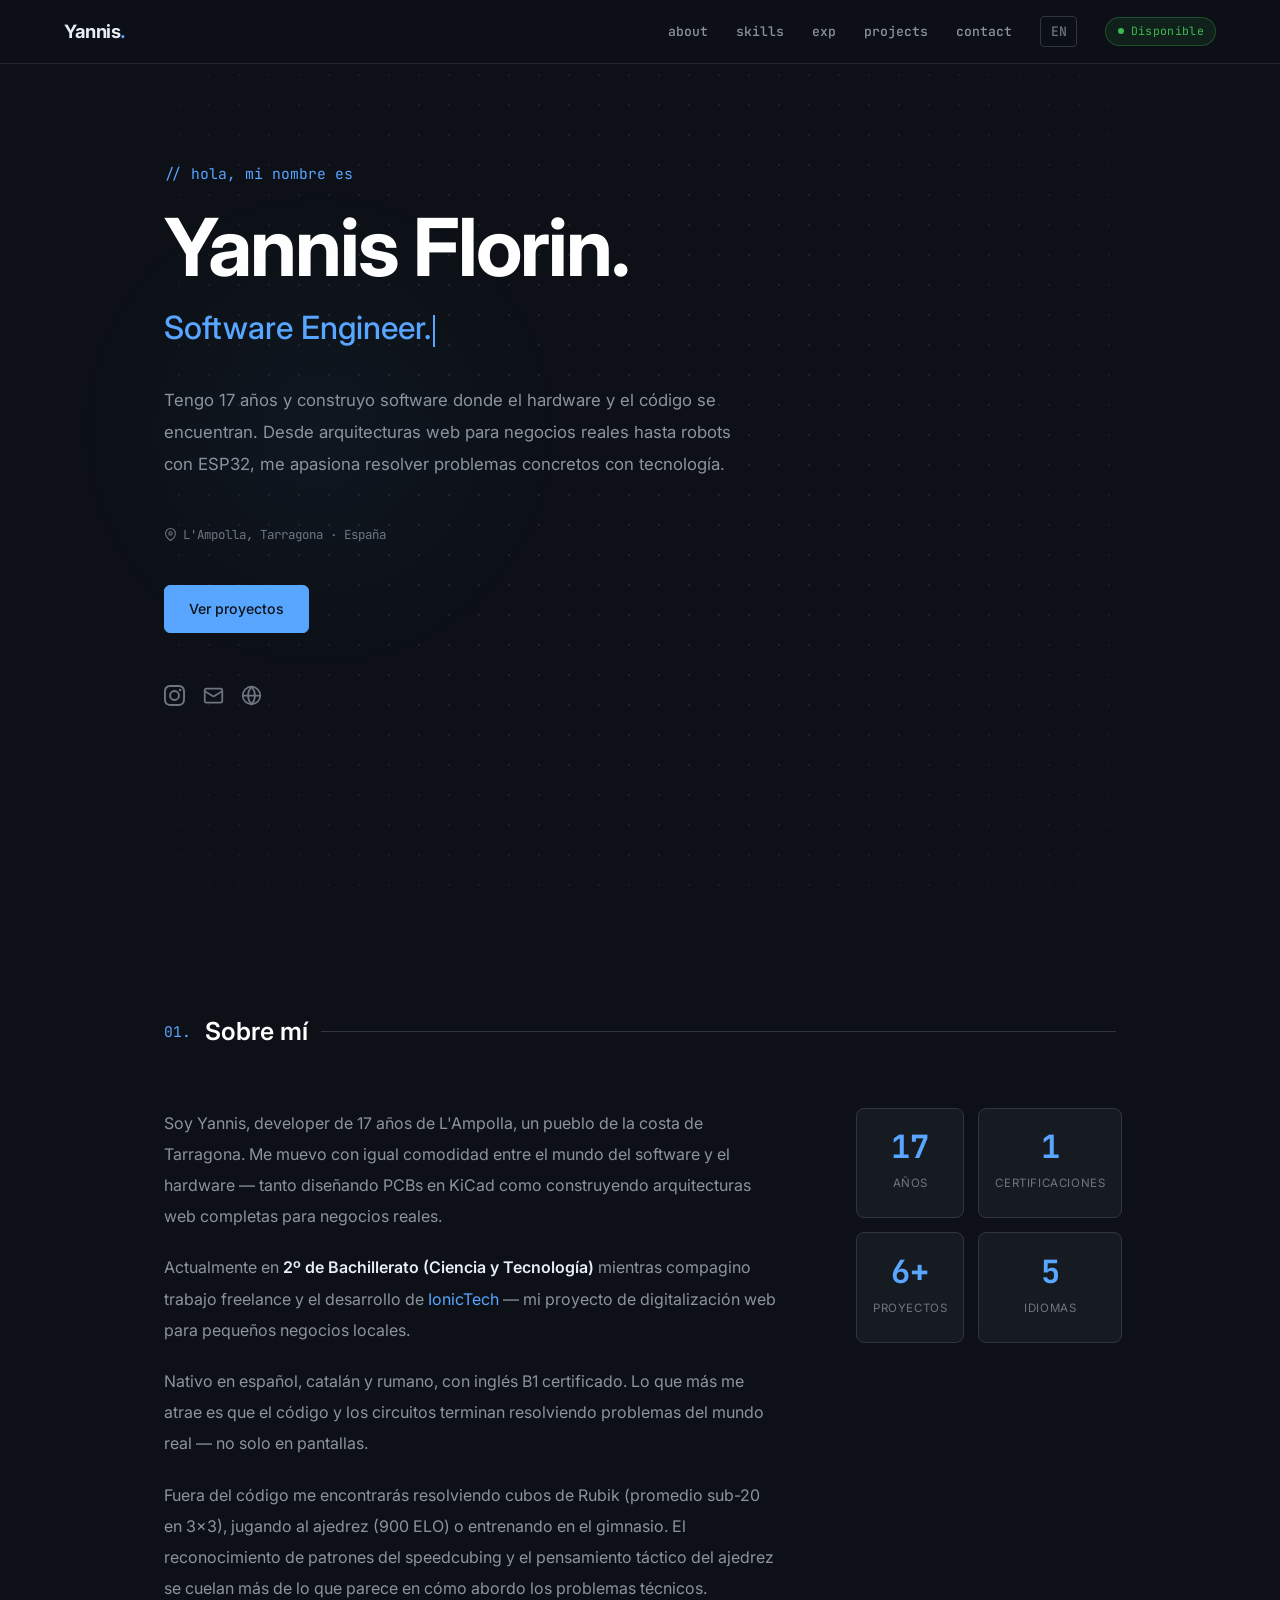
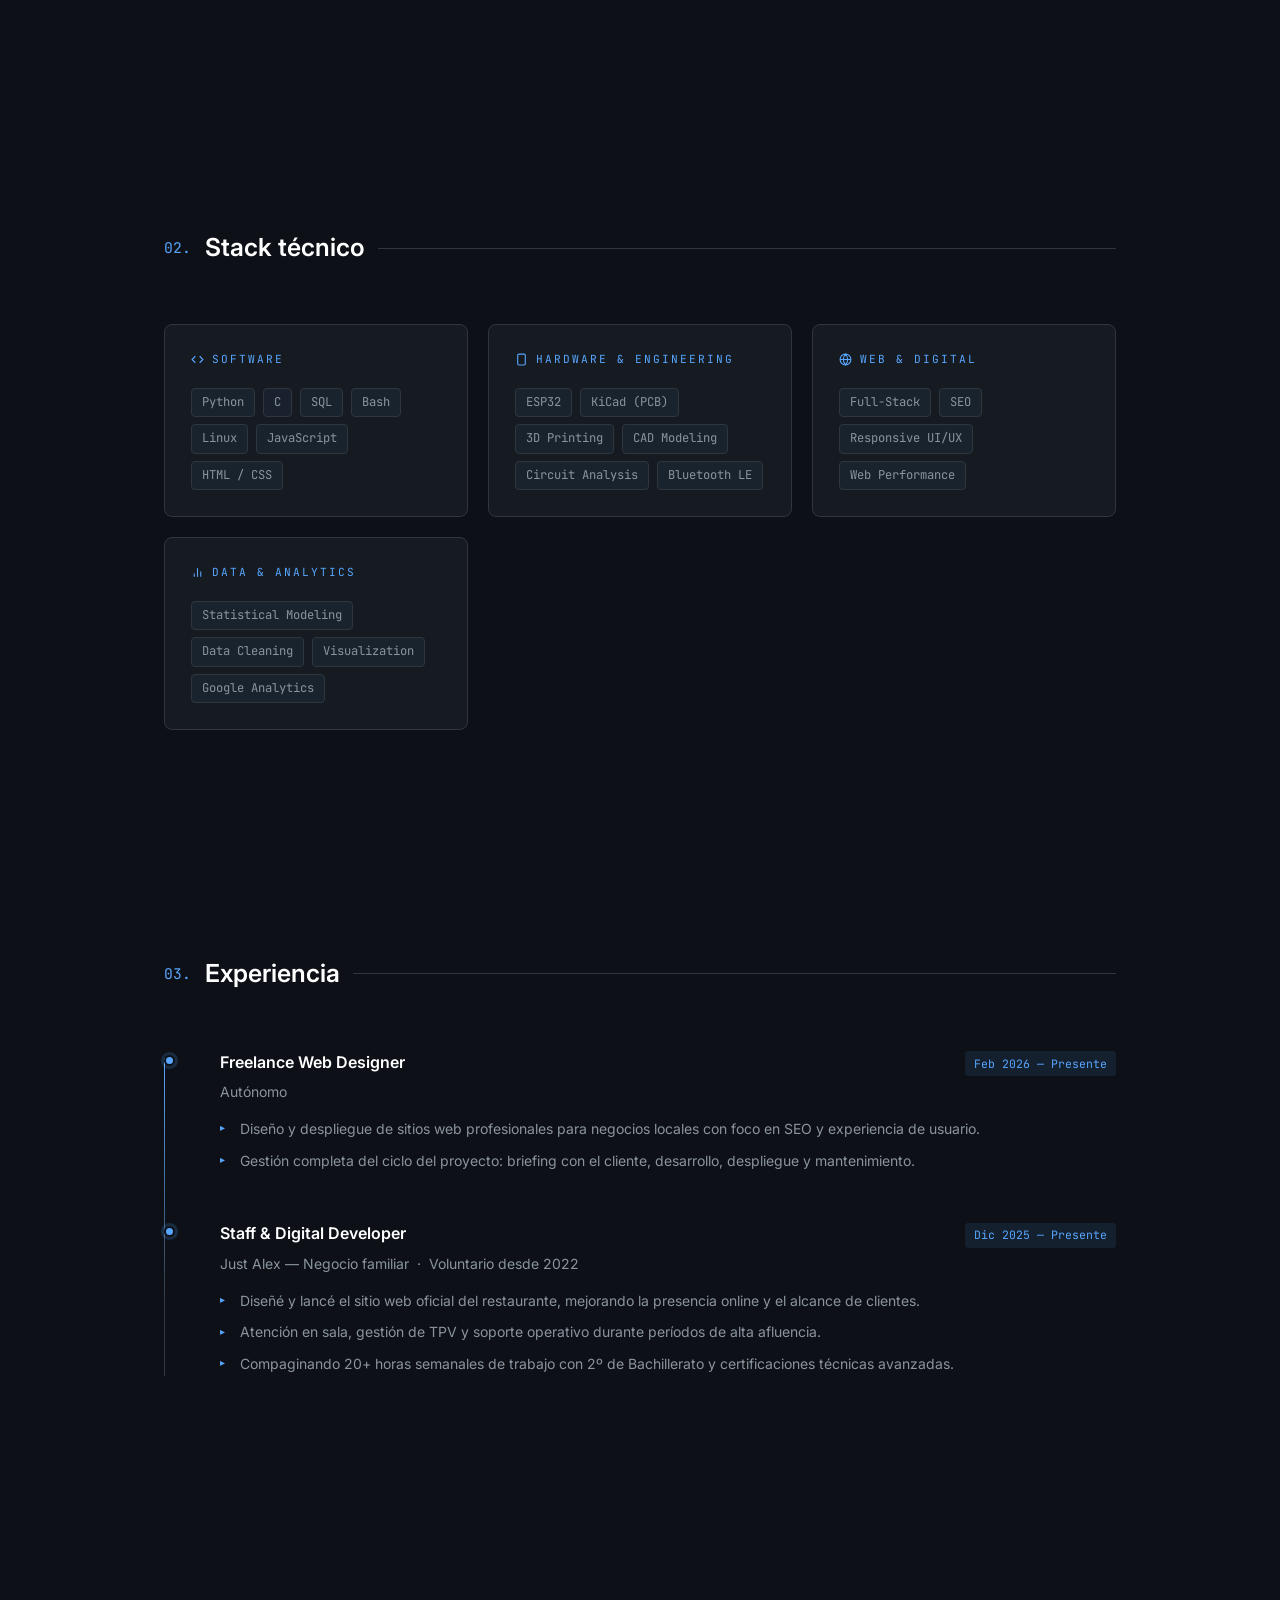
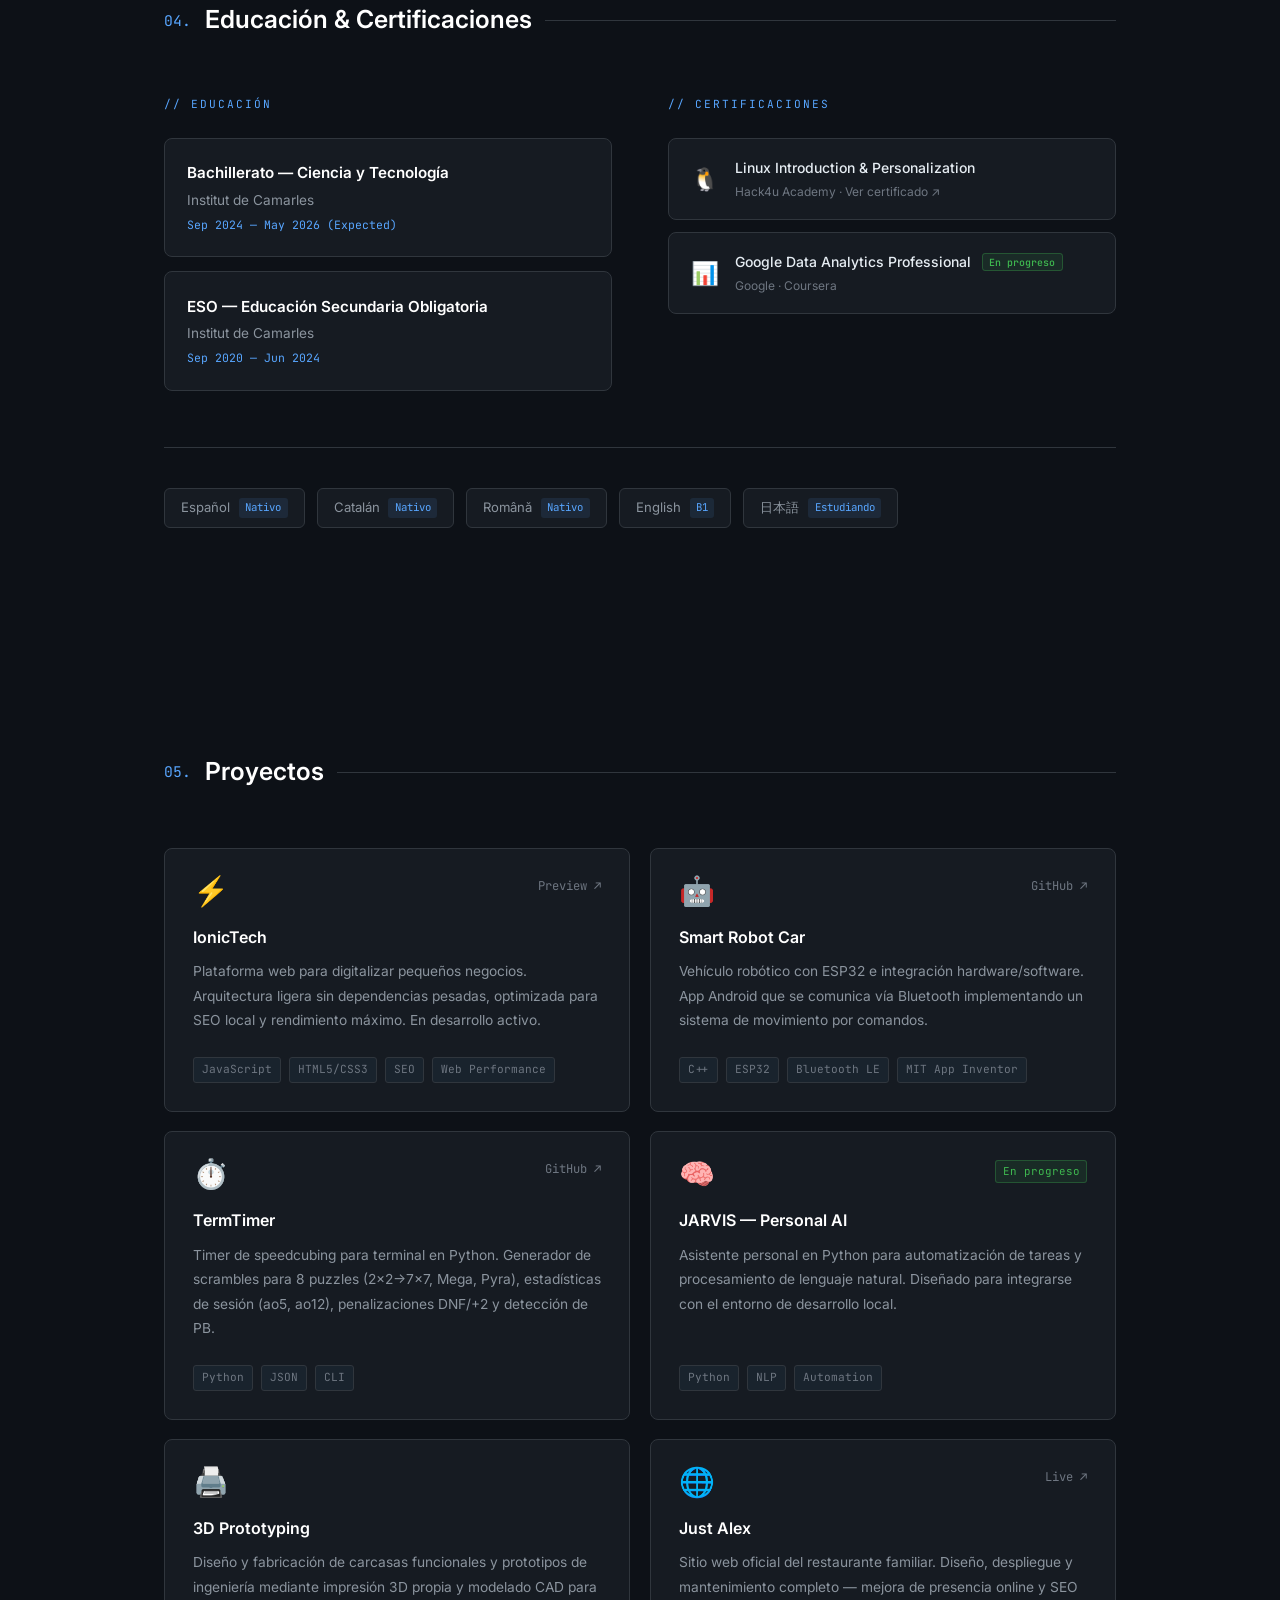
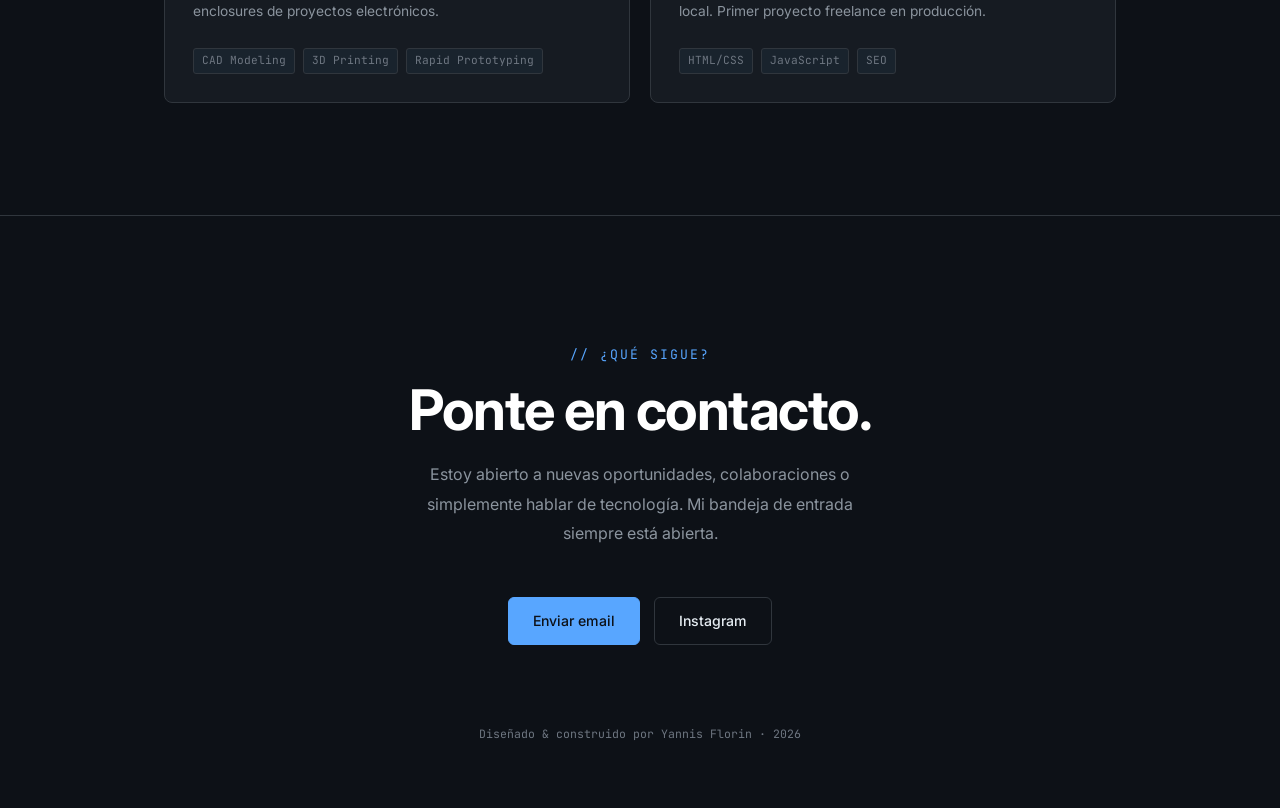
==== commit 963be902: "Update index.html" ====
--- a/index.html
+++ b/index.html
@@ -793,7 +793,6 @@
       </div>
       <div class="btn-group">
         <a href="#proyectos" class="btn btn-primary">Ver proyectos</a>
-        <a href="CV provisional.pdf" download class="btn btn-secondary">Descargar CV</a>
       </div>
       <div class="hero-socials">
         <a href="https://instagram.com/yannisflorin25" target="_blank" rel="noopener" aria-label="Instagram">
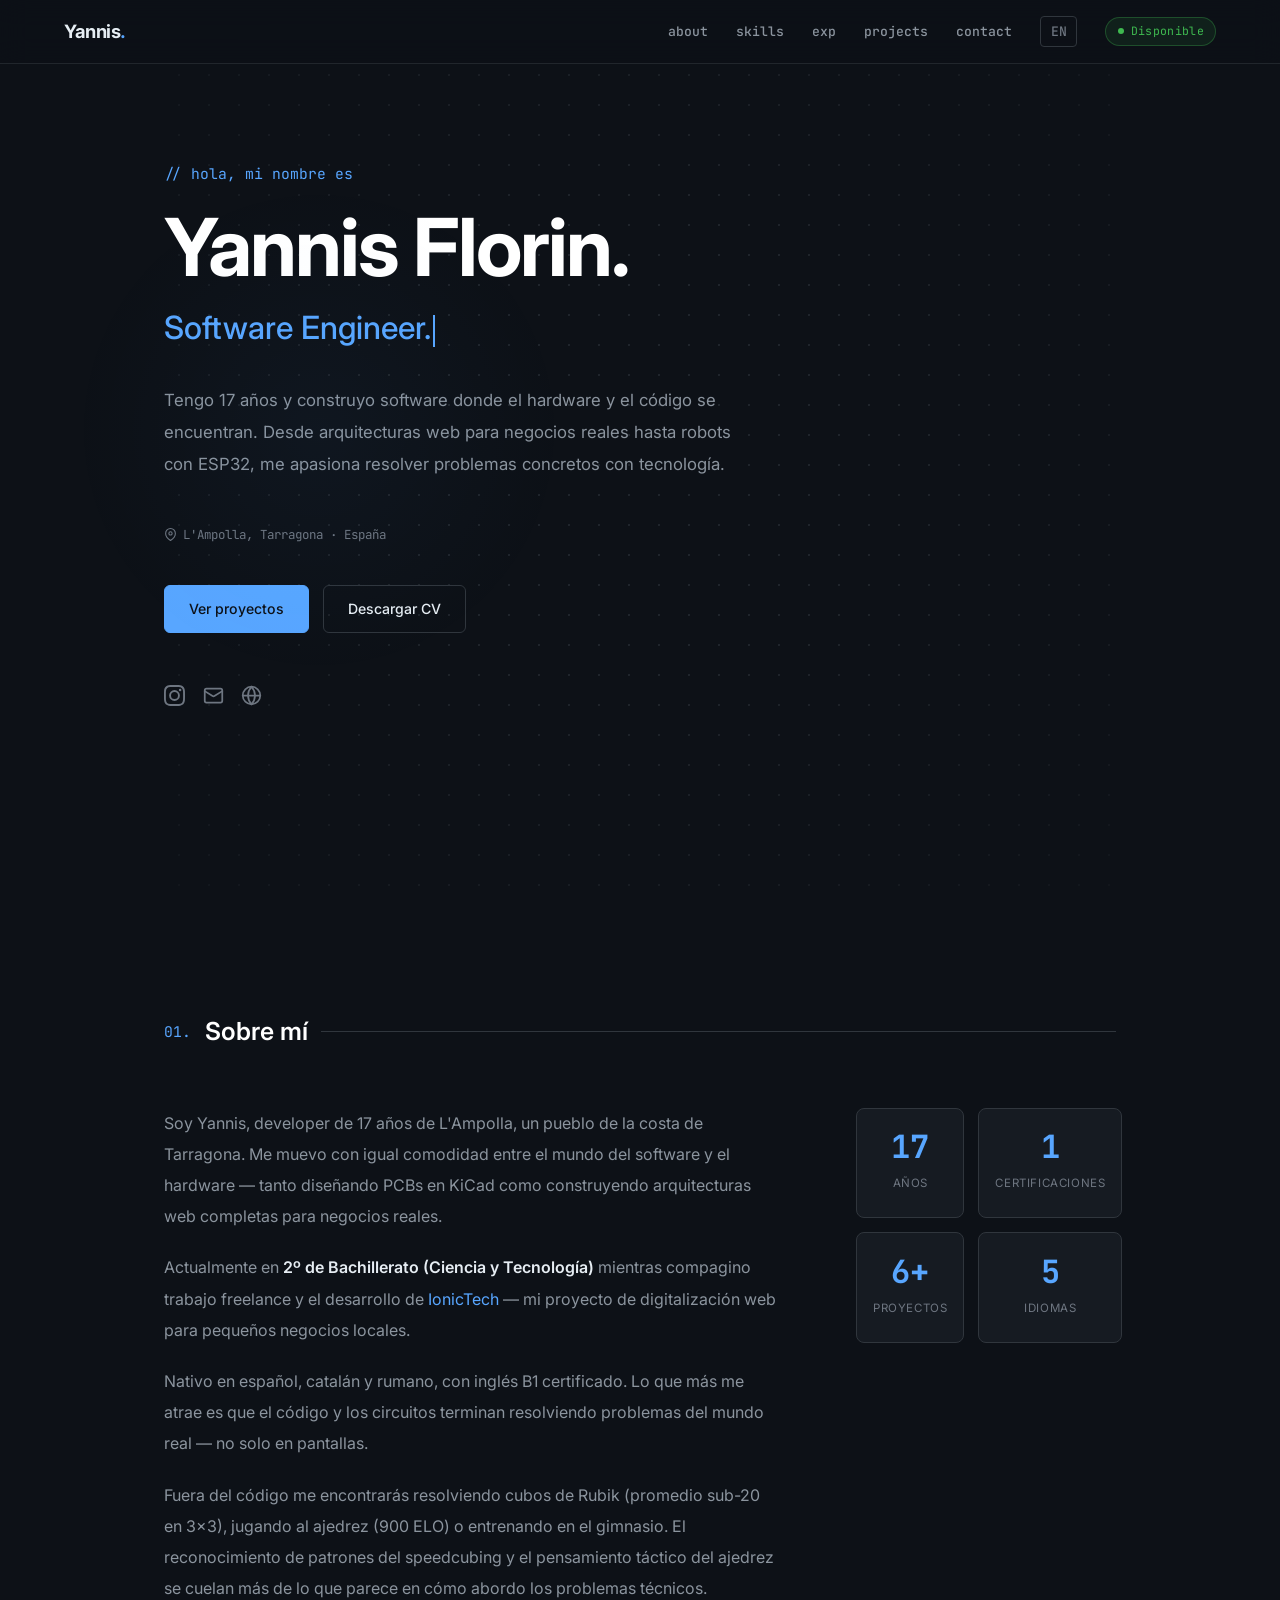
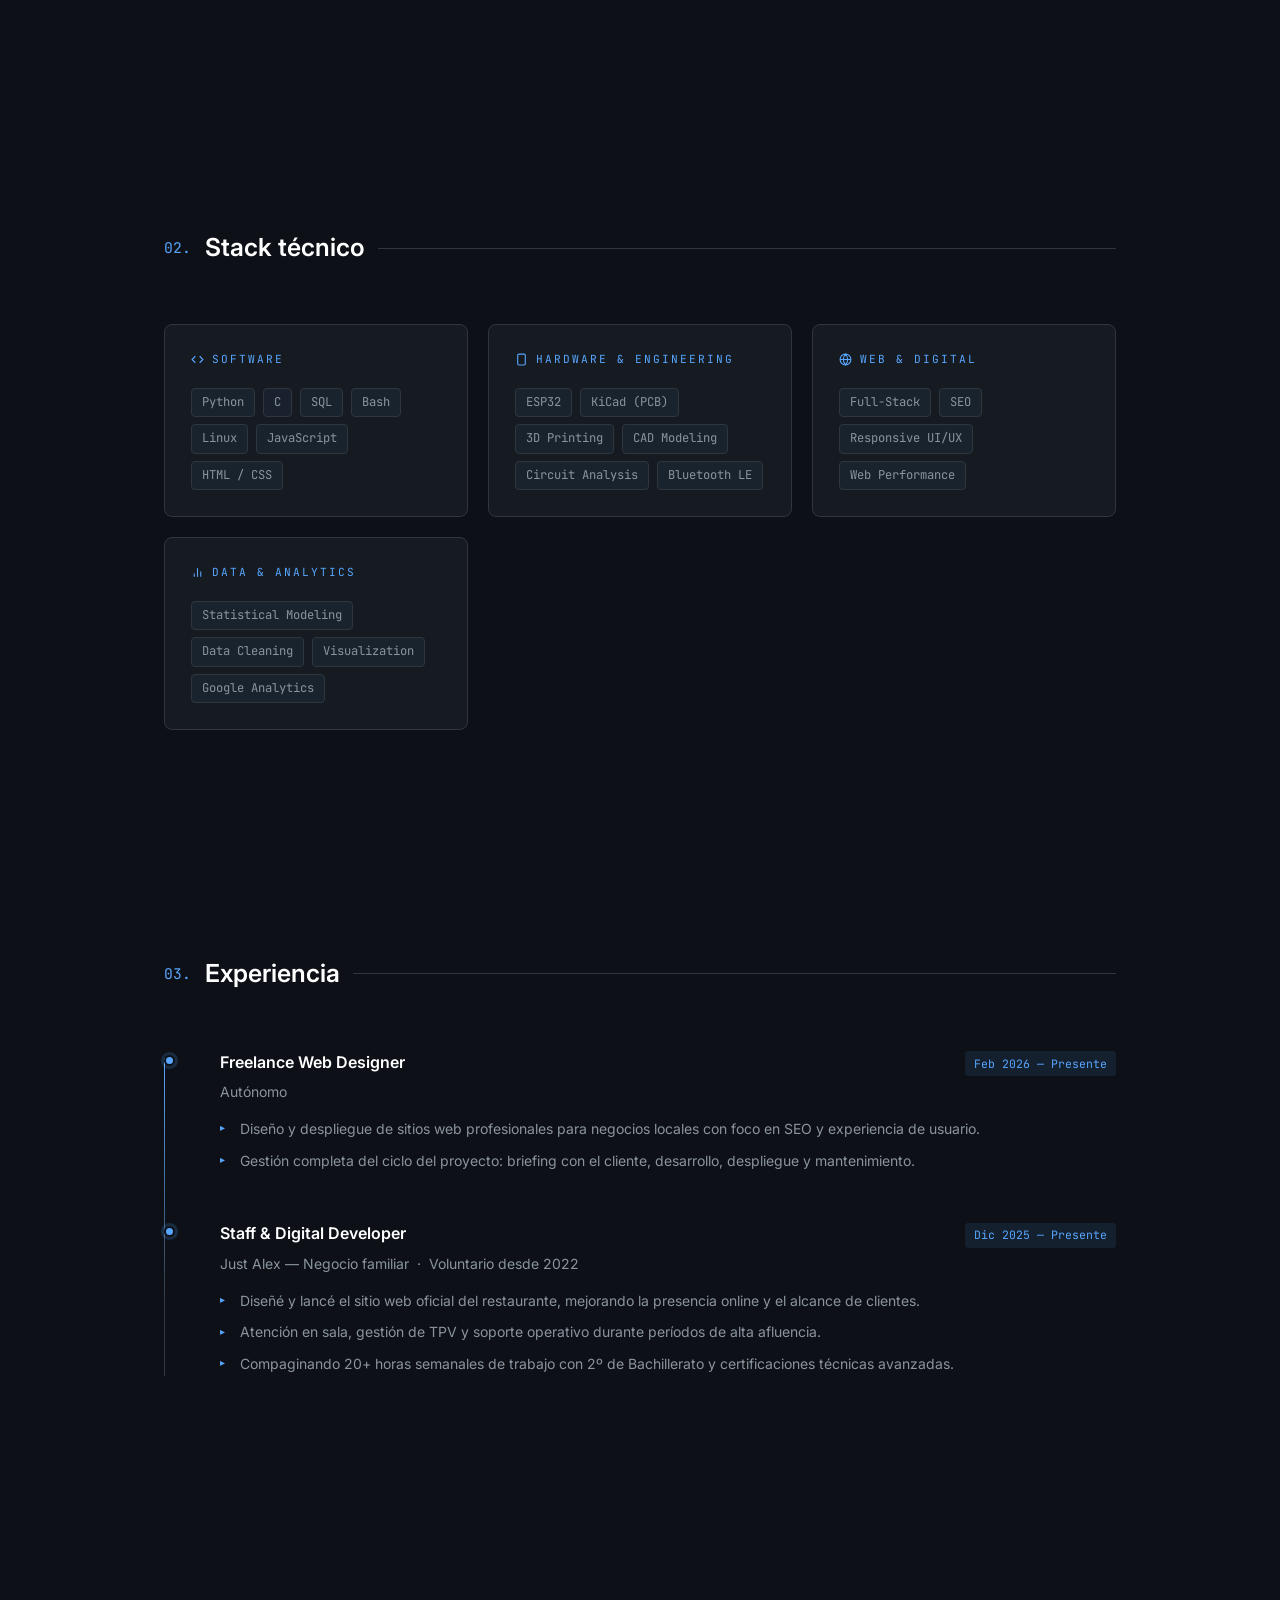
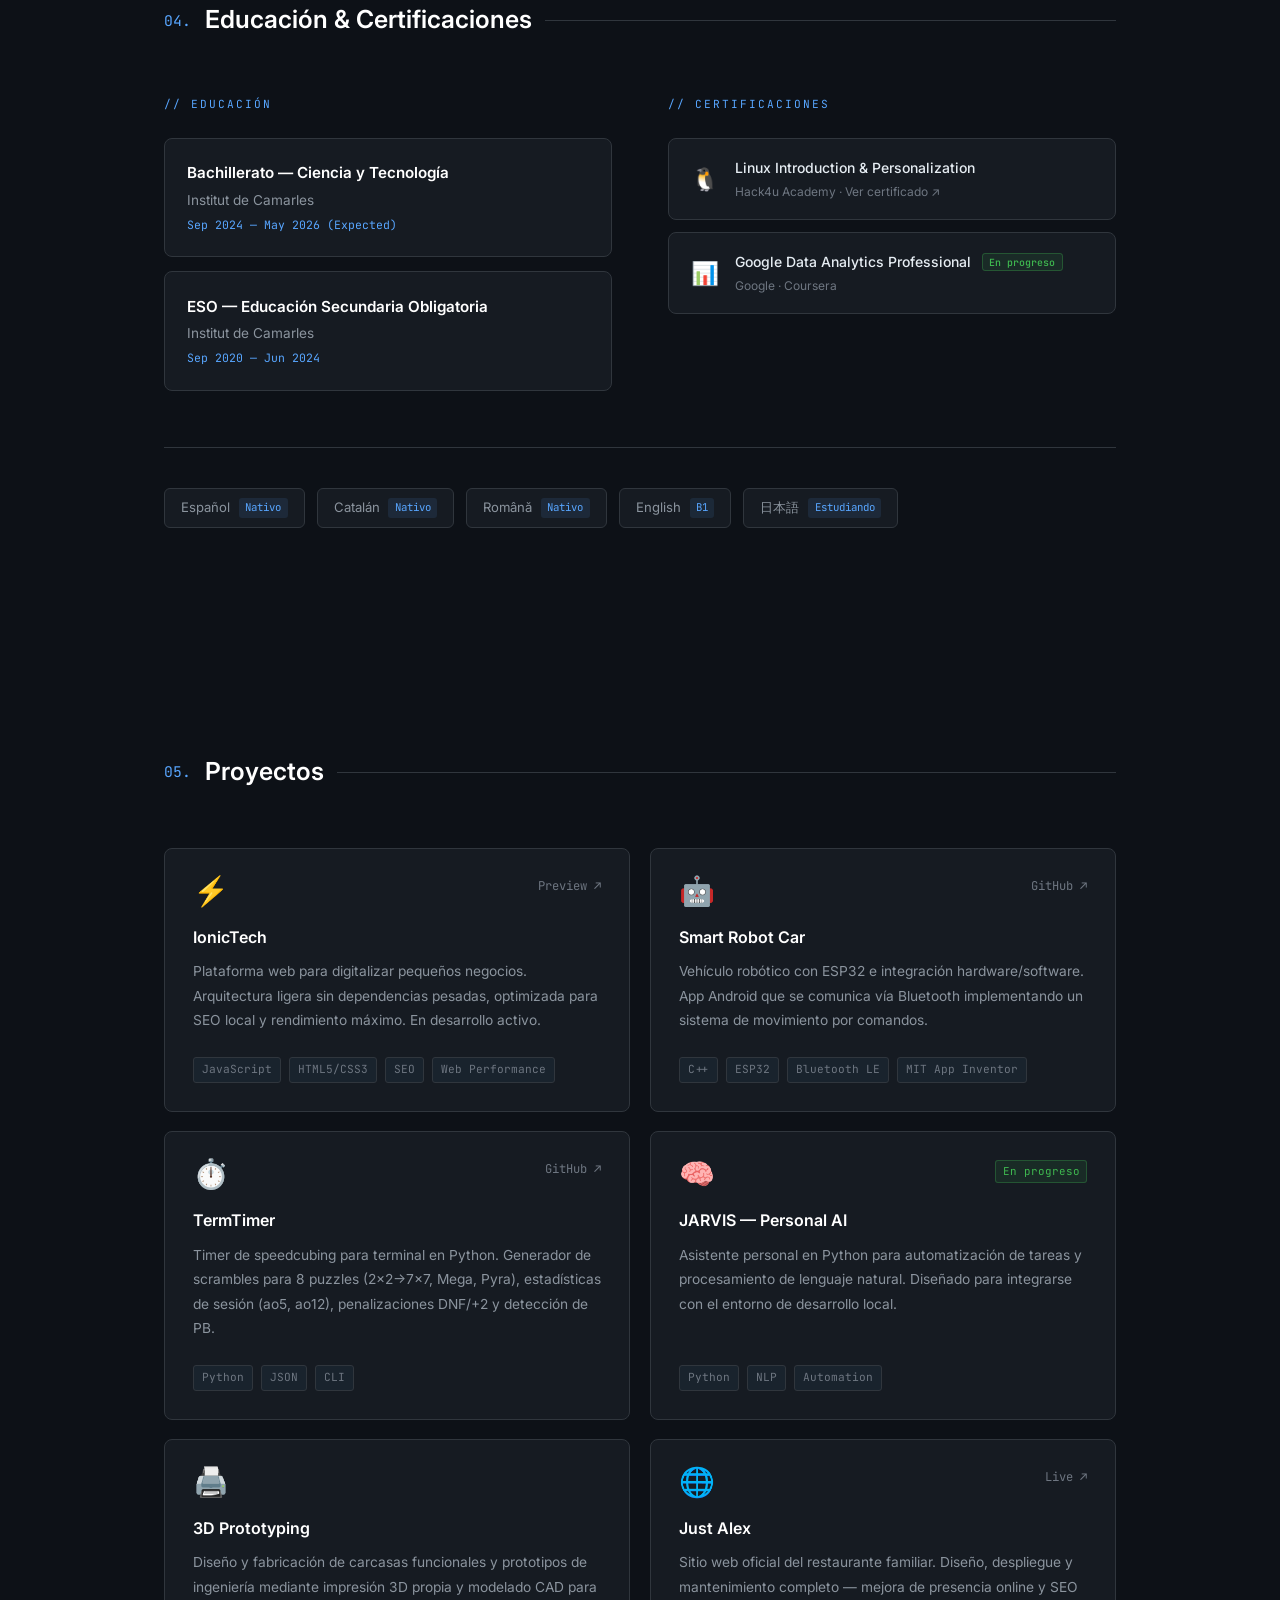
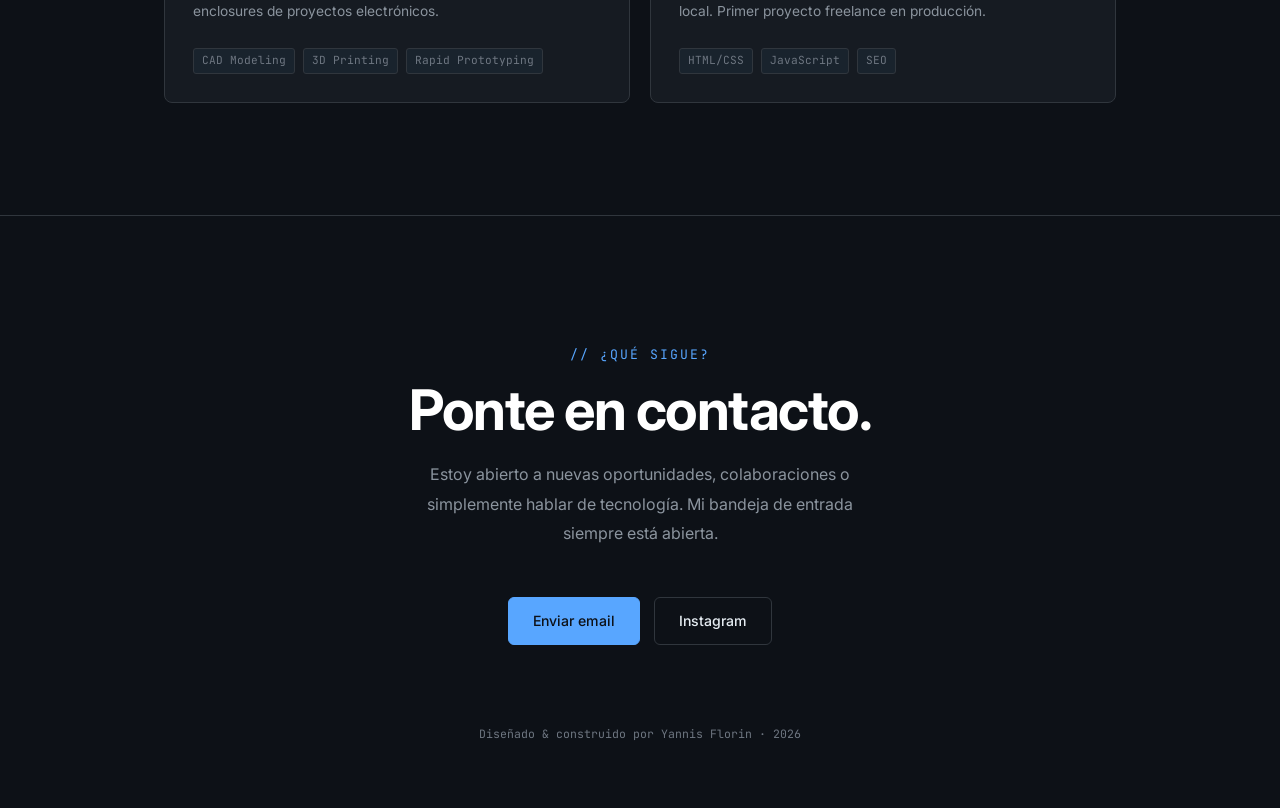
==== commit b3e0e8f2: "Add files via upload" ====
--- a/index.html
+++ b/index.html
@@ -793,6 +793,7 @@
       </div>
       <div class="btn-group">
         <a href="#proyectos" class="btn btn-primary">Ver proyectos</a>
+        <a href="CV provisional.pdf" download class="btn btn-secondary">Descargar CV</a>
       </div>
       <div class="hero-socials">
         <a href="https://instagram.com/yannisflorin25" target="_blank" rel="noopener" aria-label="Instagram">
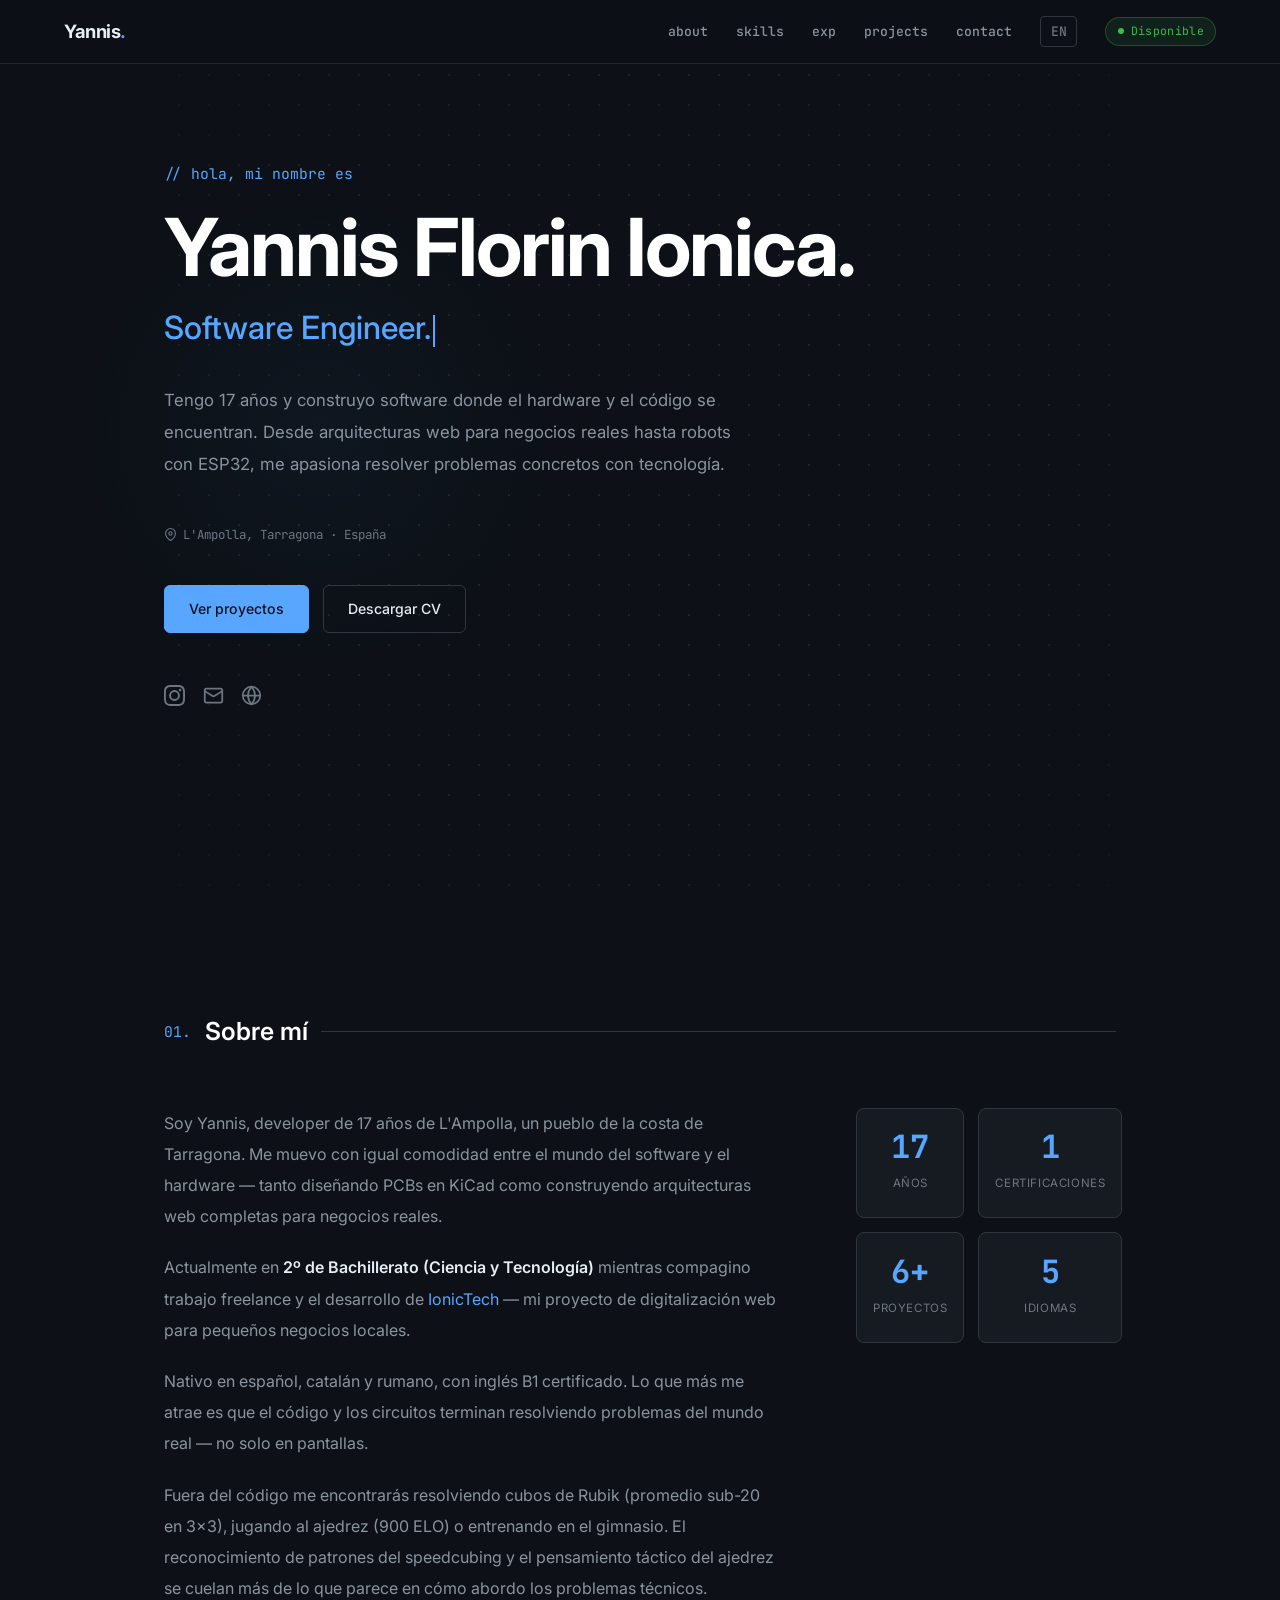
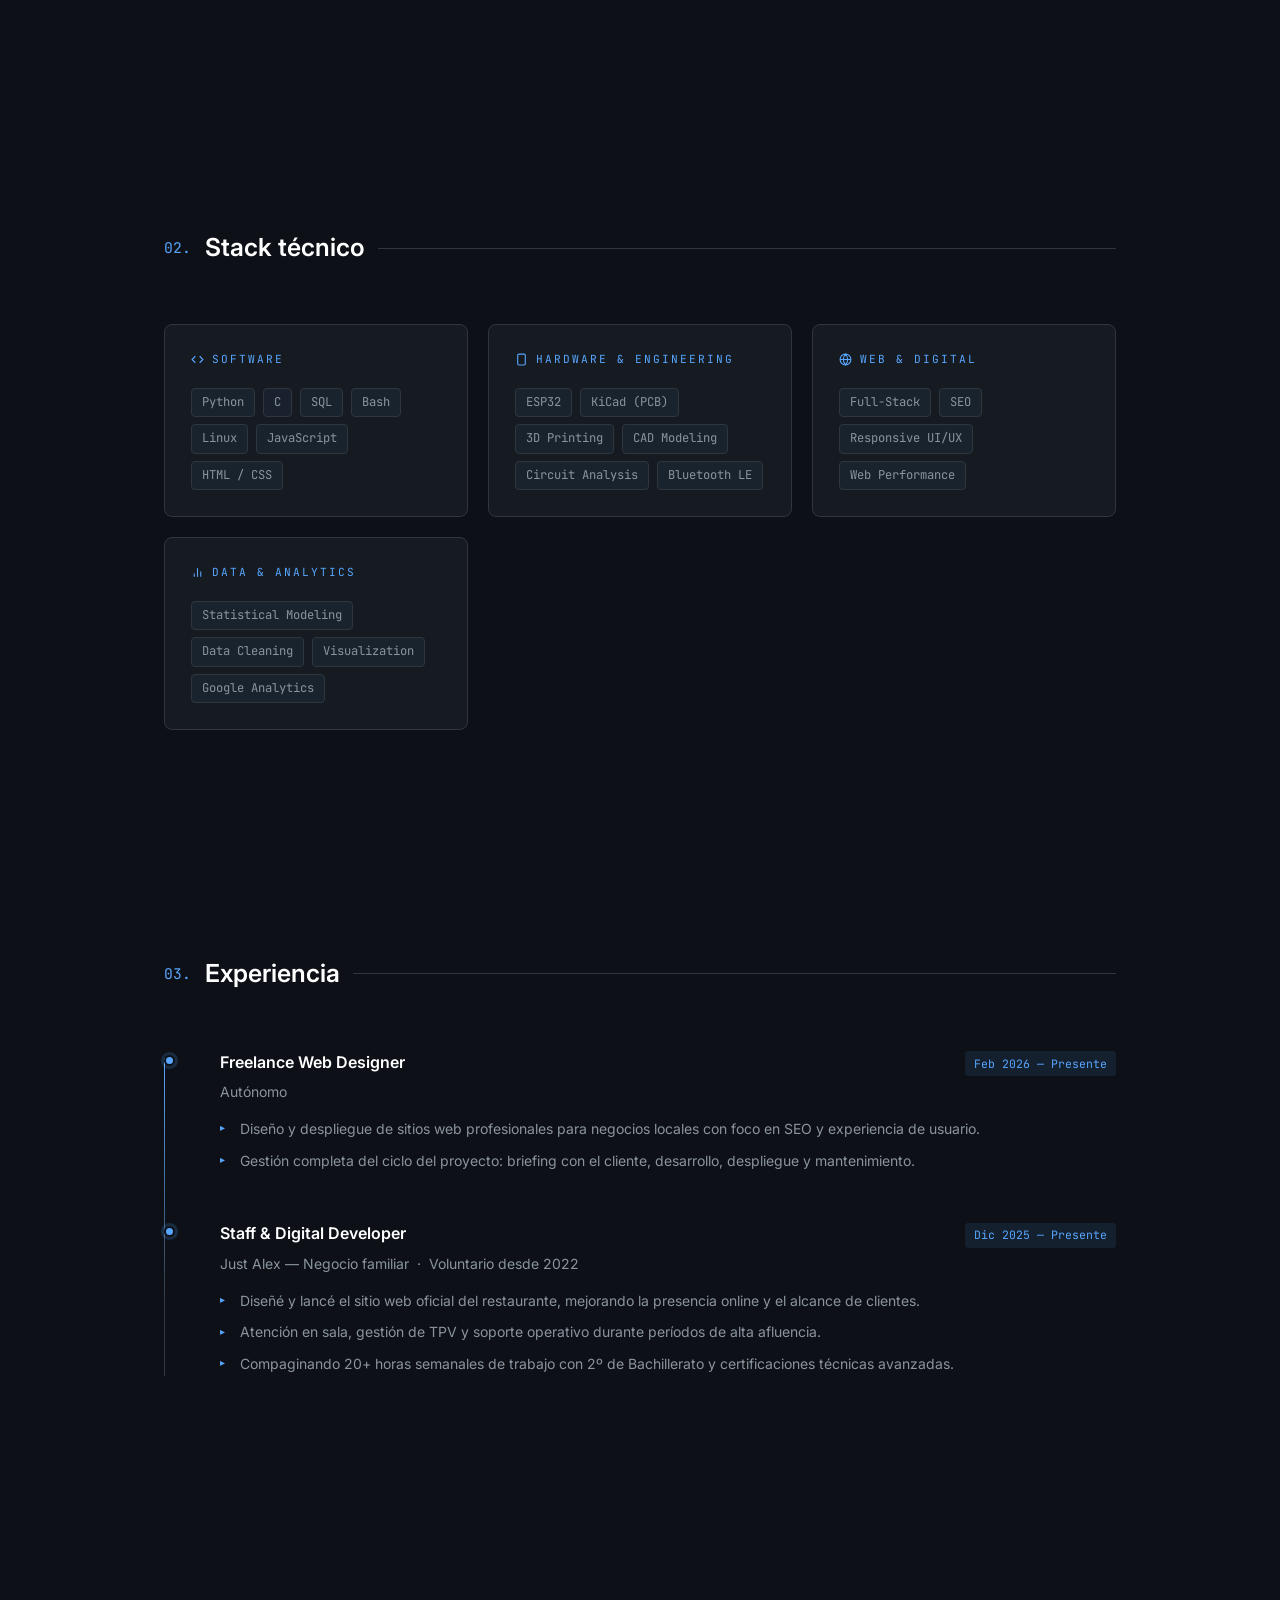
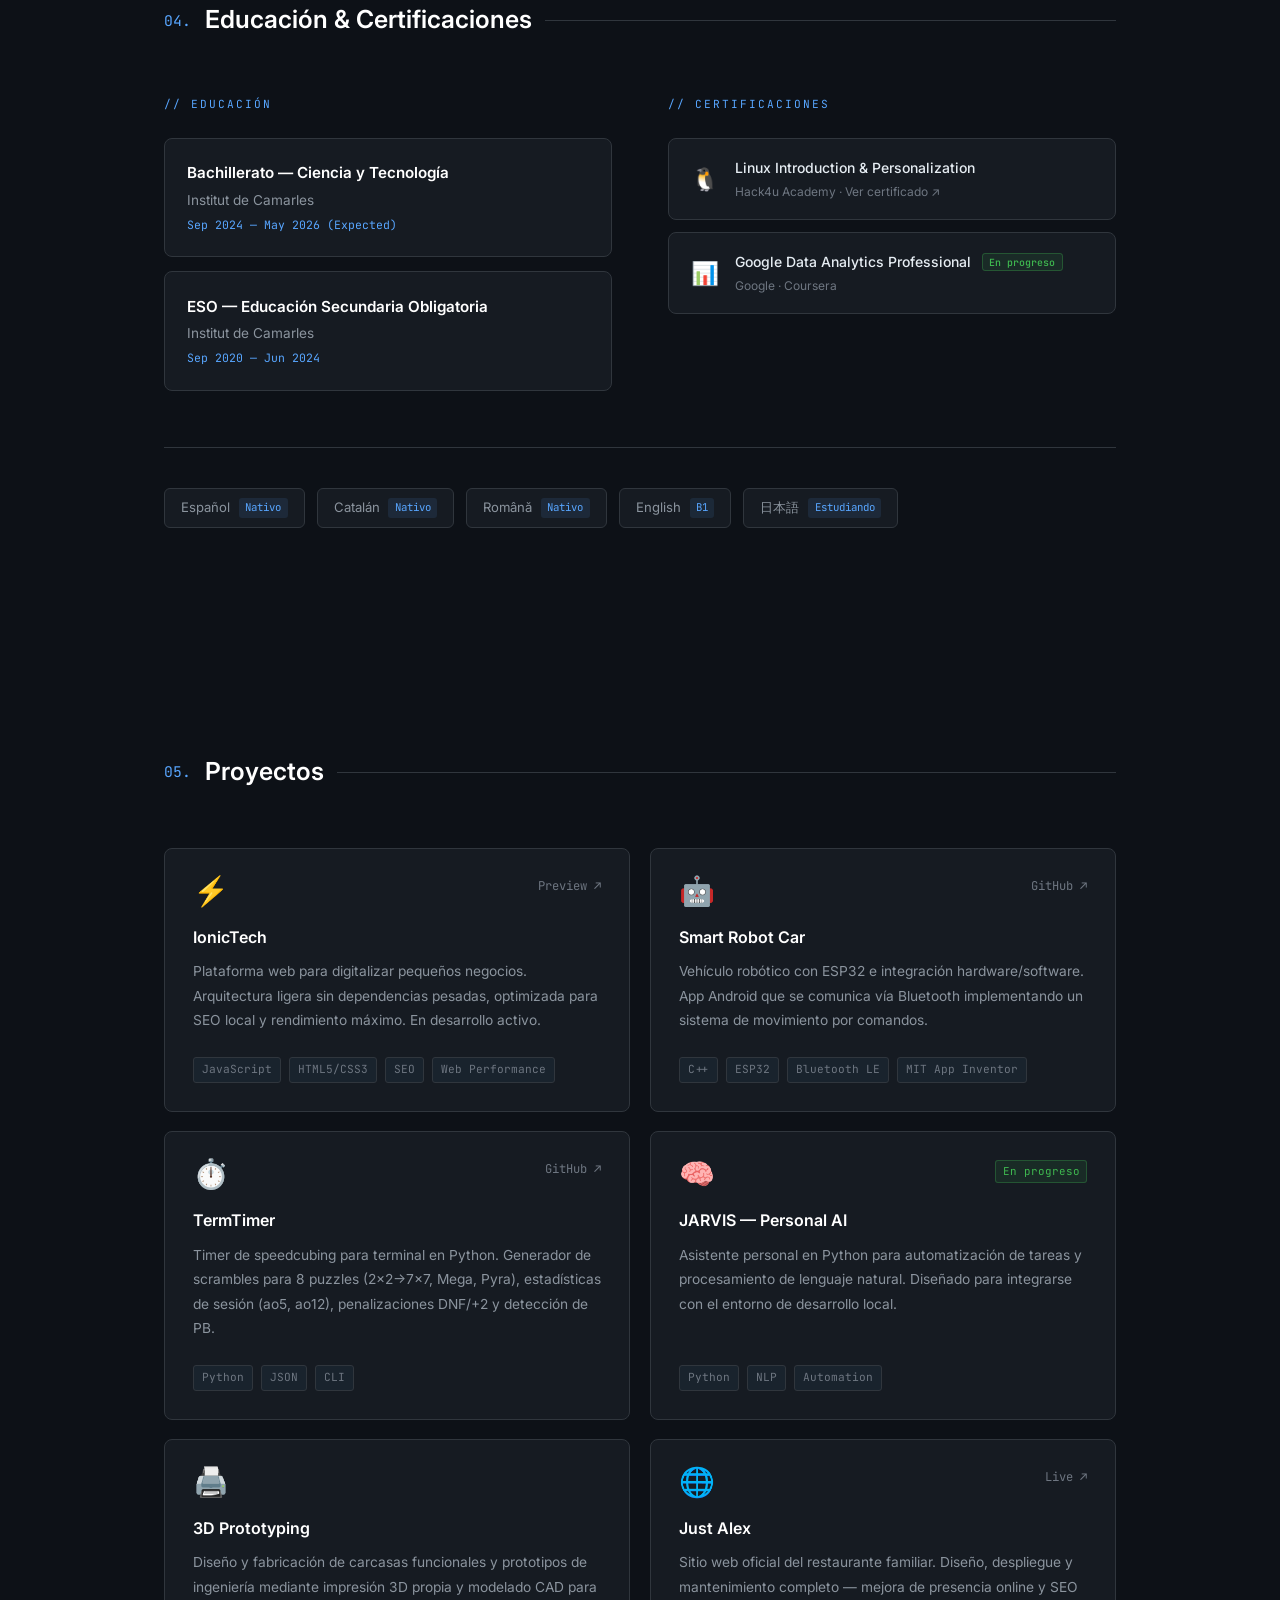
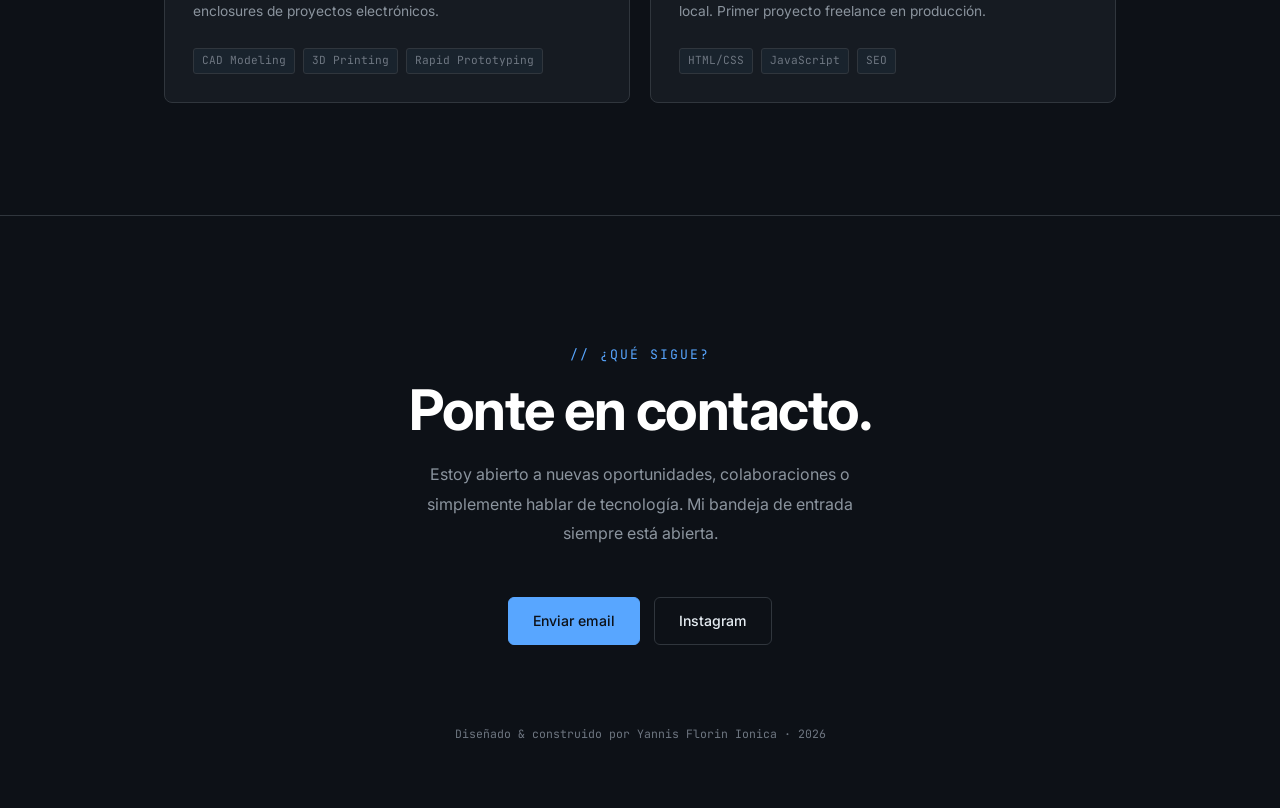
==== commit e0c5c0f5: "Add files via upload" ====
--- a/index.html
+++ b/index.html
@@ -3,8 +3,13 @@
 <head>
 <meta charset="UTF-8">
 <meta name="viewport" content="width=device-width, initial-scale=1.0">
-<title>Yannis Florin | Software & Electronics Engineer</title>
-<meta name="description" content="Portfolio de Yannis Florin — Software & Electronics Engineer especializado en desarrollo web, Python, hardware e IoT.">
+<title>Yannis Florin Ionica | Software & Electronics Engineer · Founder of IonicTech</title>
+<meta name="description" content="Portfolio de Yannis Florin Ionica — Software & Electronics Engineer y founder de IonicTech. Especializado en desarrollo web, Python, hardware e IoT.">
+<meta name="author" content="Yannis Florin Ionica">
+<link rel="canonical" href="https://yonniss.github.io/">
+<link rel="alternate" hreflang="es" href="https://yonniss.github.io/">
+<link rel="alternate" hreflang="en" href="https://yonniss.github.io/en.html">
+<link rel="alternate" hreflang="x-default" href="https://yonniss.github.io/">
 
 <!-- Favicon -->
 <link rel="icon" href="data:image/svg+xml,<svg xmlns='http://www.w3.org/2000/svg' viewBox='0 0 100 100'><text y='.9em' font-size='85'>👨‍💻</text></svg>">
@@ -12,16 +17,78 @@
 <!-- Open Graph -->
 <meta property="og:type"        content="website">
 <meta property="og:url"         content="https://yonniss.github.io">
-<meta property="og:title"       content="Yannis Florin | Software & Electronics Engineer">
-<meta property="og:description" content="Developer de 17 años de L'Ampolla, Tarragona. Especializado en software, hardware y desarrollo web. Fundador de IonicTech.">
+<meta property="og:title"       content="Yannis Florin Ionica | Software & Electronics Engineer · Founder of IonicTech">
+<meta property="og:description" content="Developer de 17 años de L'Ampolla, Tarragona. Especializado en software, hardware y desarrollo web. Founder de IonicTech (ionictech.dev).">
 <meta property="og:image"       content="https://yonniss.github.io/og-image.svg">
 <meta property="og:locale"      content="es_ES">
 
 <!-- Twitter Card -->
 <meta name="twitter:card"        content="summary">
-<meta name="twitter:title"       content="Yannis Florin | Software & Electronics Engineer">
-<meta name="twitter:description" content="Developer de 17 años de L'Ampolla, Tarragona. Especializado en software, hardware y desarrollo web. Fundador de IonicTech.">
+<meta name="twitter:title"       content="Yannis Florin Ionica | Software & Electronics Engineer · Founder of IonicTech">
+<meta name="twitter:description" content="Developer de 17 años de L'Ampolla, Tarragona. Especializado en software, hardware y desarrollo web. Founder de IonicTech (ionictech.dev).">
 <meta name="twitter:image"       content="https://yonniss.github.io/og-image.svg">
+
+<!-- JSON-LD: Person (Yannis Florin Ionica) — entidad canónica con sameAs cruzado a todas las plataformas -->
+<script type="application/ld+json">
+{
+  "@context": "https://schema.org",
+  "@type": "Person",
+  "@id": "https://yonniss.github.io/#yannis",
+  "name": "Yannis Florin Ionica",
+  "givenName": "Yannis",
+  "additionalName": "Florin",
+  "familyName": "Ionica",
+  "alternateName": ["Yannis Ionica", "Yannis Florin"],
+  "jobTitle": "Founder & Software Engineer",
+  "description": "Developer de 17 años de L'Ampolla, Tarragona. Especializado en desarrollo web, software, hardware, electrónica e IoT. Founder de IonicTech.",
+  "url": "https://yonniss.github.io",
+  "image": "https://yonniss.github.io/og-image.svg",
+  "nationality": {
+    "@type": "Country",
+    "name": "España"
+  },
+  "homeLocation": {
+    "@type": "Place",
+    "address": {
+      "@type": "PostalAddress",
+      "addressLocality": "L'Ampolla",
+      "addressRegion": "Cataluña",
+      "addressCountry": "ES"
+    }
+  },
+  "knowsAbout": [
+    "Desarrollo Web",
+    "JavaScript",
+    "Python",
+    "HTML",
+    "CSS",
+    "Hardware",
+    "Electrónica",
+    "IoT",
+    "Arduino",
+    "ESP32",
+    "Linux",
+    "Raspberry Pi",
+    "KiCad",
+    "PCB Design"
+  ],
+  "worksFor": {
+    "@type": "Organization",
+    "@id": "https://ionictech.dev/#org",
+    "name": "IonicTech",
+    "url": "https://ionictech.dev",
+    "founder": {
+      "@id": "https://yonniss.github.io/#yannis"
+    }
+  },
+  "sameAs": [
+    "https://ionictech.dev",
+    "https://www.linkedin.com/in/yannis-florin-ionica-b22506258/",
+    "https://github.com/Yonniss",
+    "https://www.instagram.com/yannisflorin25/"
+  ]
+}
+</script>
 
 <link rel="preconnect" href="https://fonts.googleapis.com">
 <link href="https://fonts.googleapis.com/css2?family=Inter:wght@300;400;500;600;700&family=JetBrains+Mono:wght@400;500&display=swap" rel="stylesheet">
@@ -778,7 +845,7 @@
   <section class="hero">
     <div class="hero-inner">
       <span class="hero-greeting">// hola, mi nombre es</span>
-      <h1>Yannis Florin.</h1>
+      <h1>Yannis Florin Ionica.</h1>
       <div class="hero-subtitle">
         <span class="typing-text" id="typing"></span><span class="cursor"></span>
       </div>
@@ -1110,7 +1177,7 @@
       <a href="https://instagram.com/yannisflorin25" target="_blank" rel="noopener" class="btn btn-secondary">Instagram</a>
     </div>
     <div class="footer-credit">
-      Diseñado &amp; construido por <a href="#">Yannis Florin</a> · 2026
+      Diseñado &amp; construido por <a href="#">Yannis Florin Ionica</a> · 2026
     </div>
   </div>
 </footer>
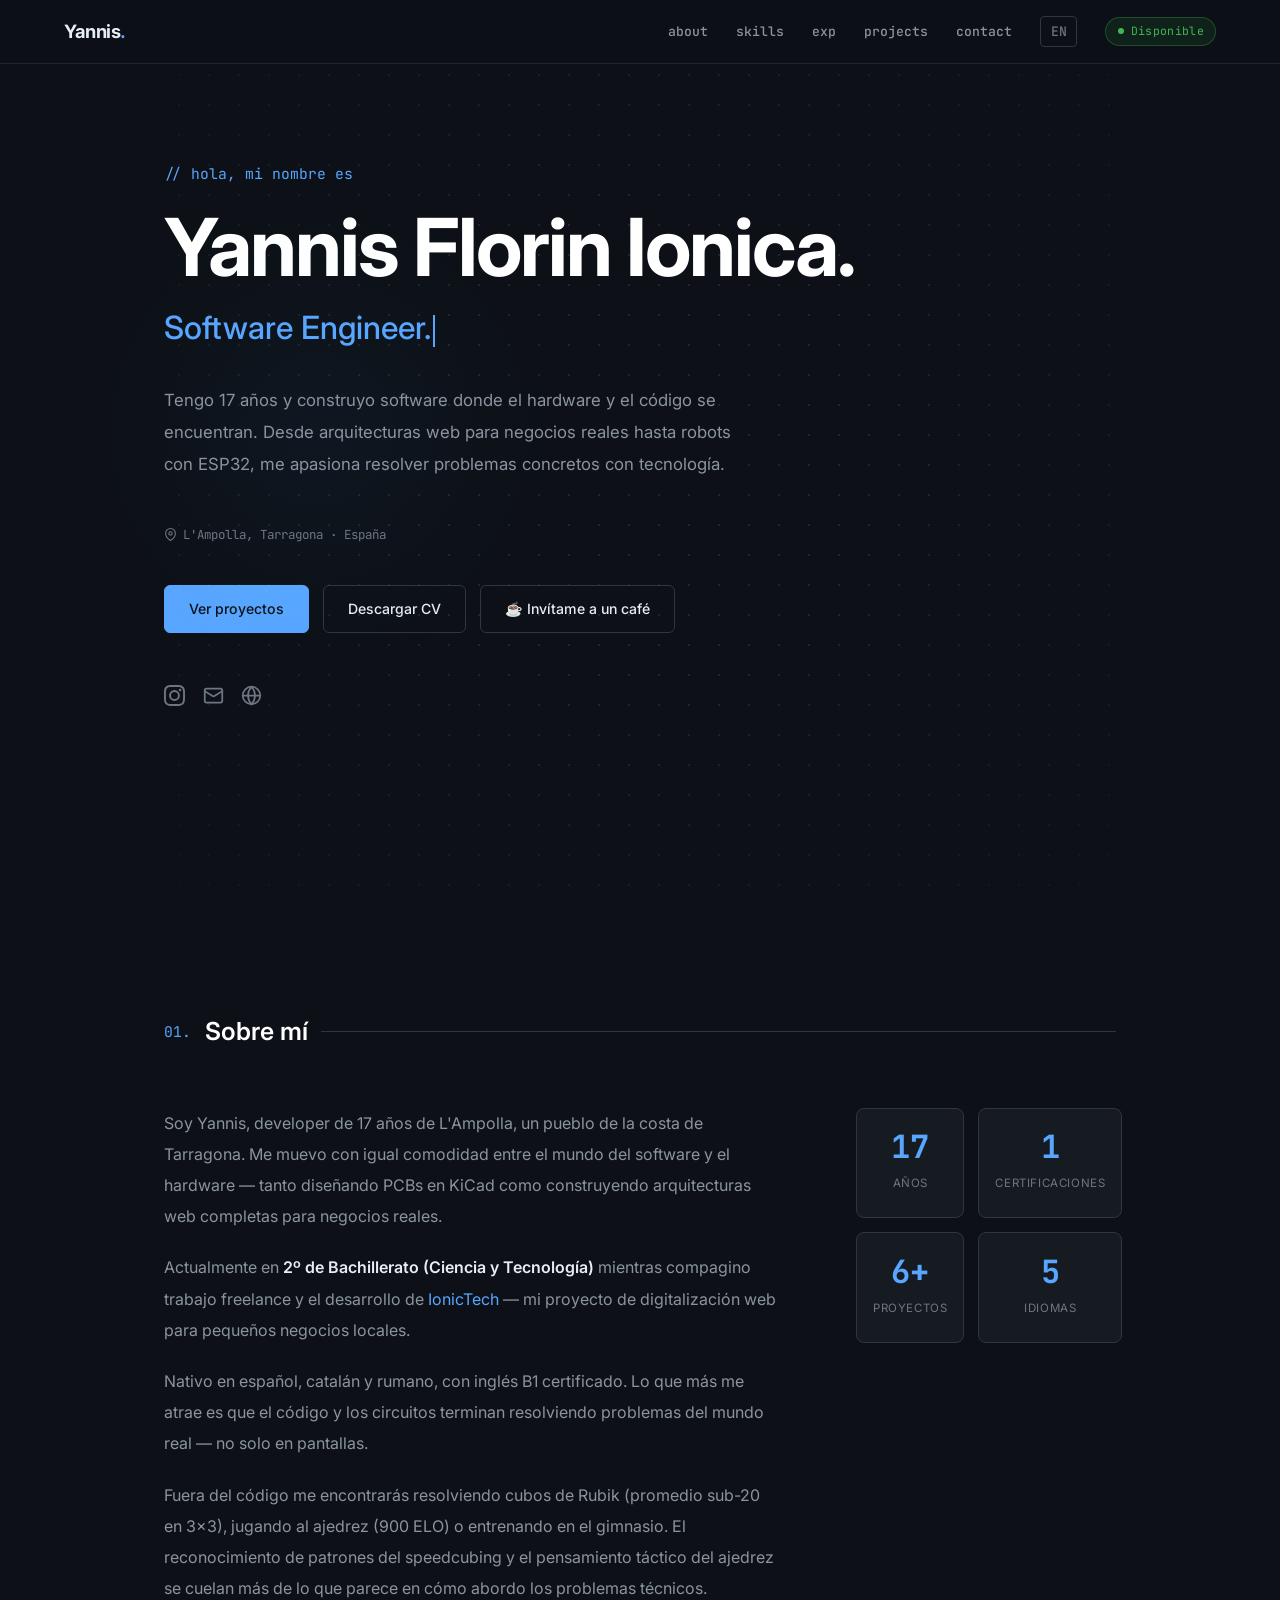
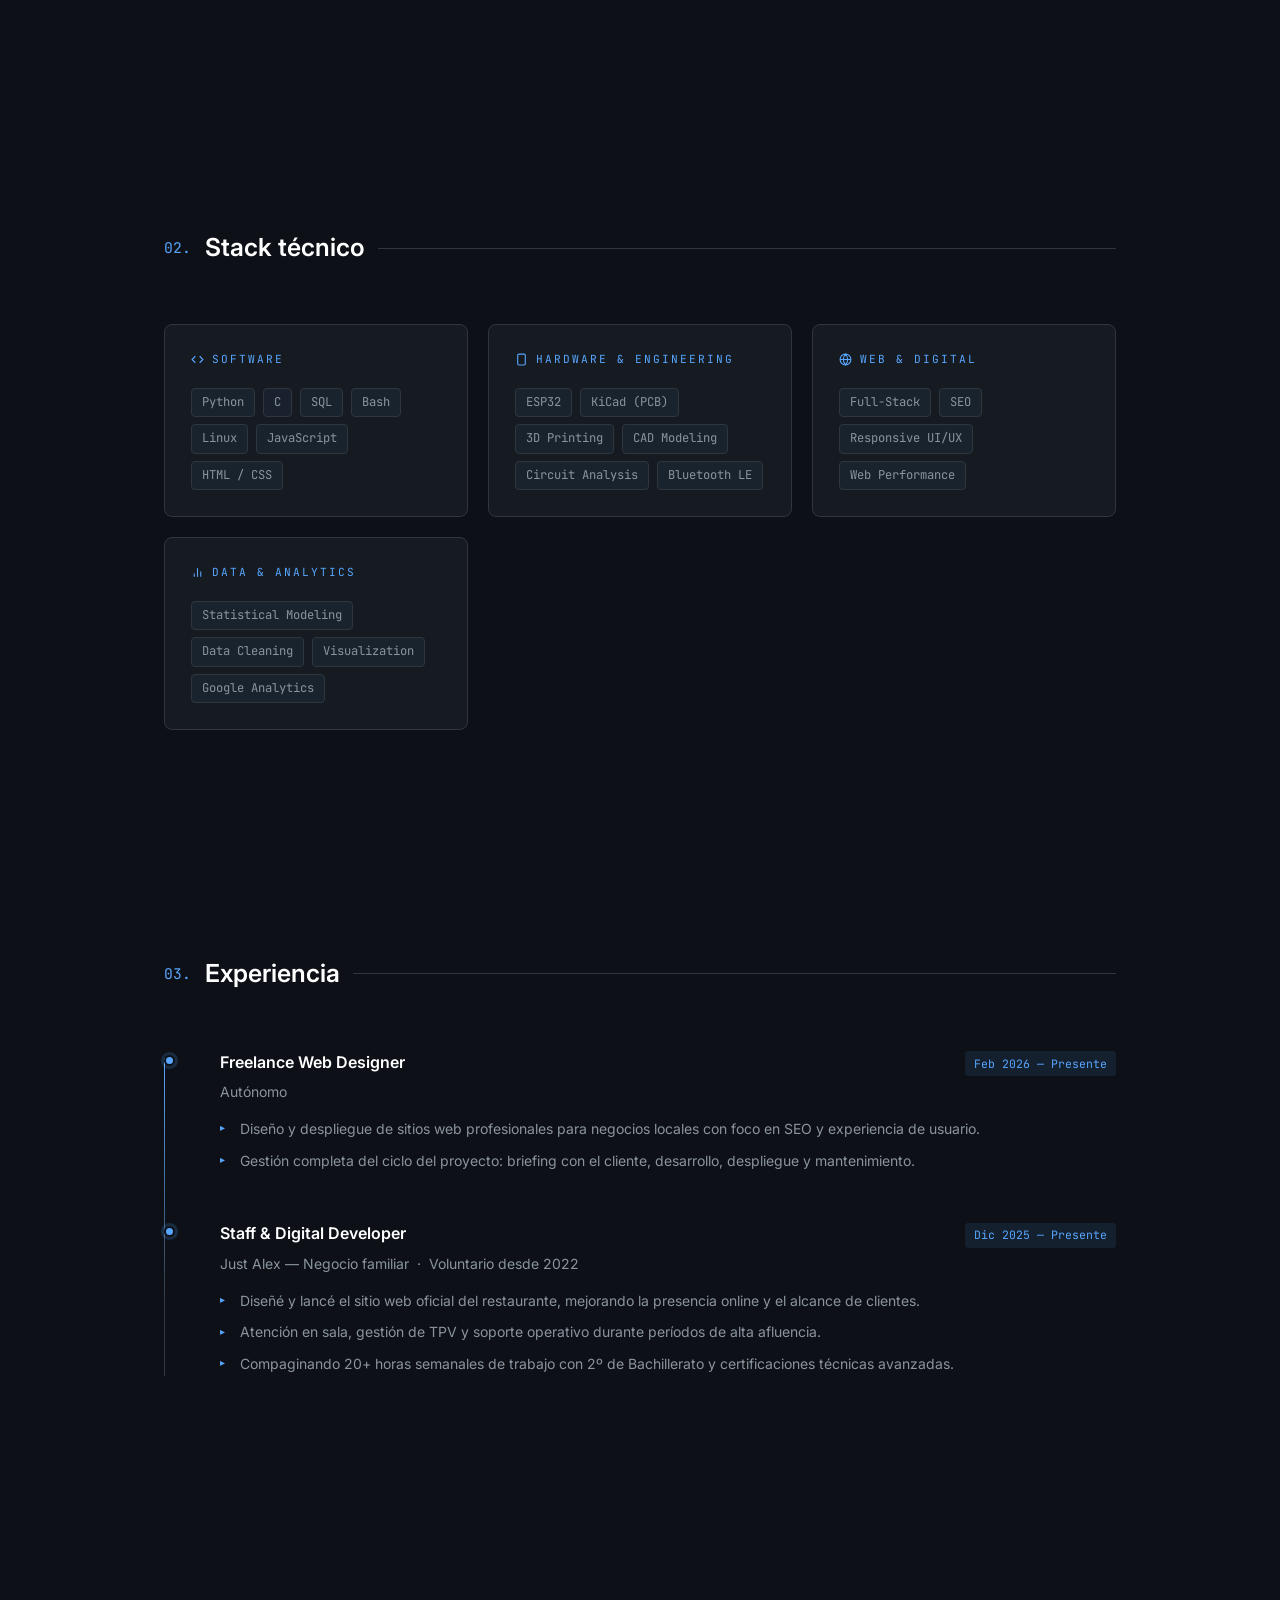
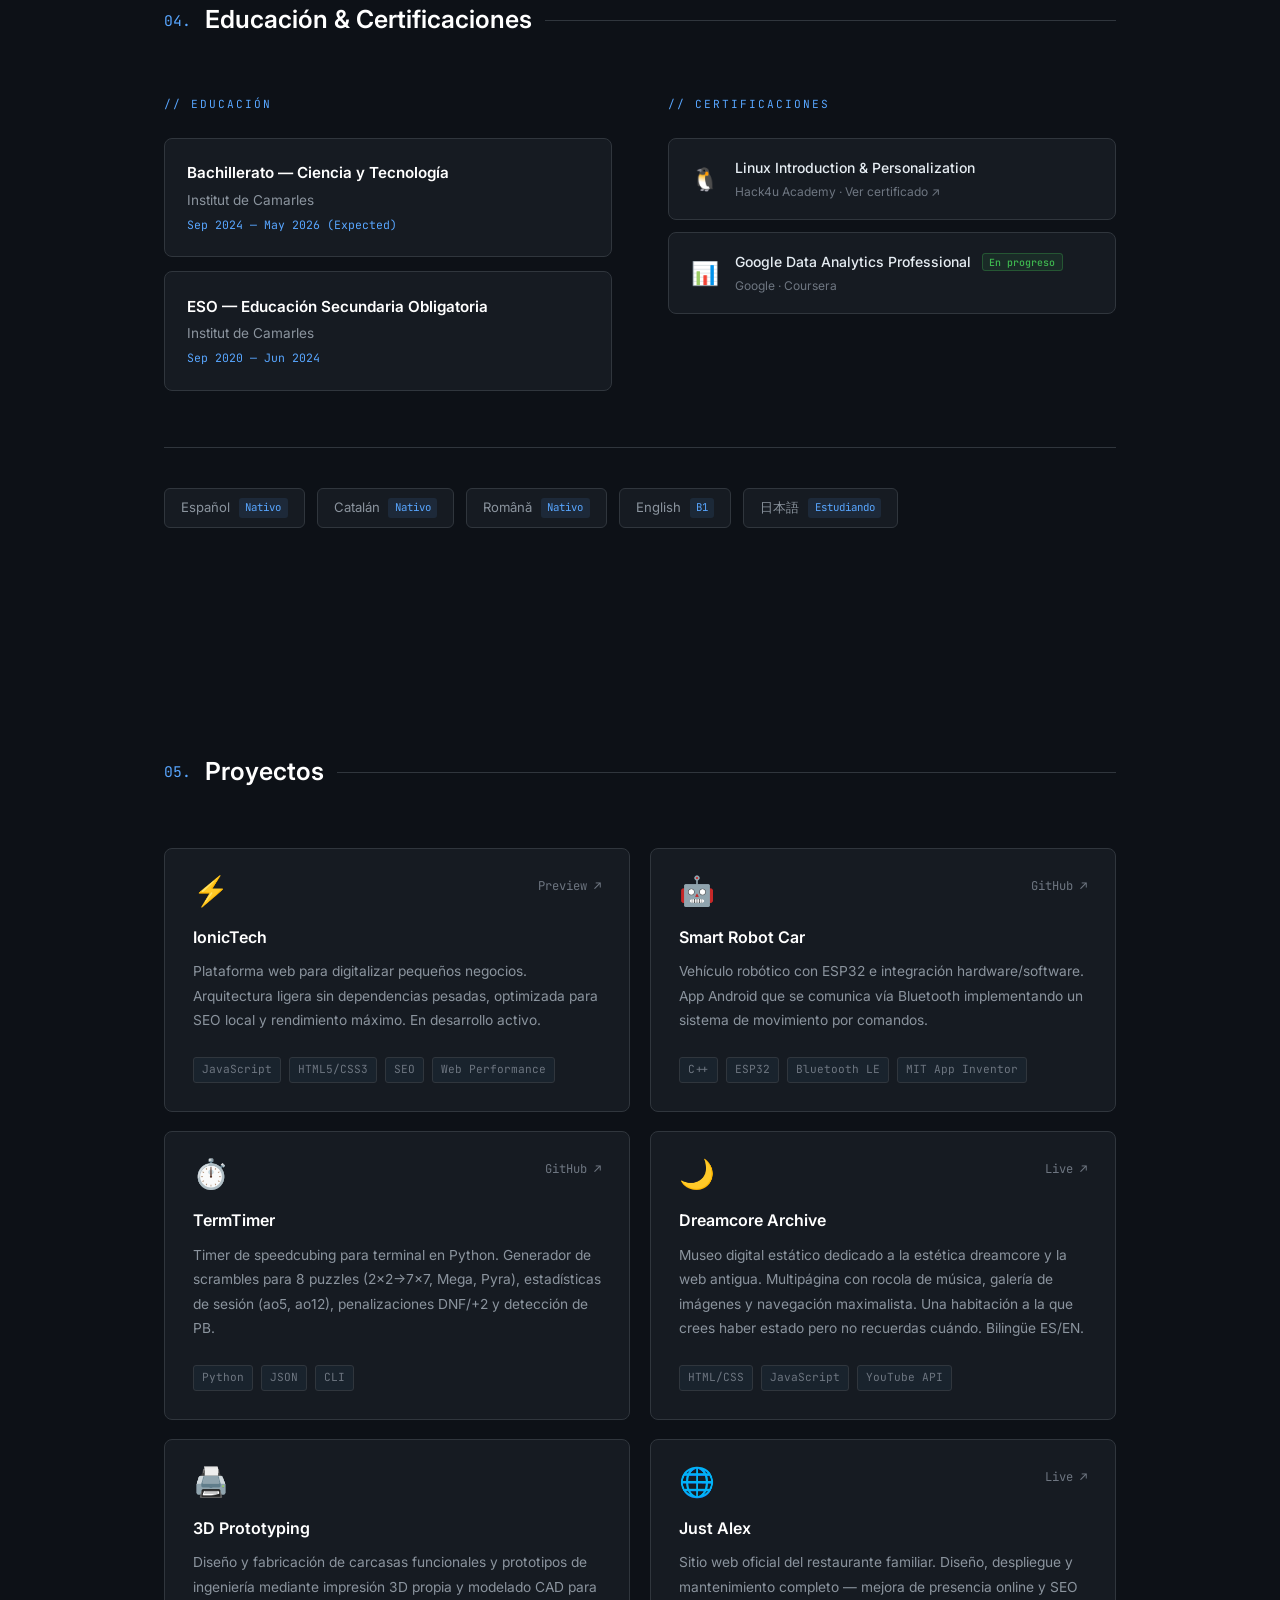
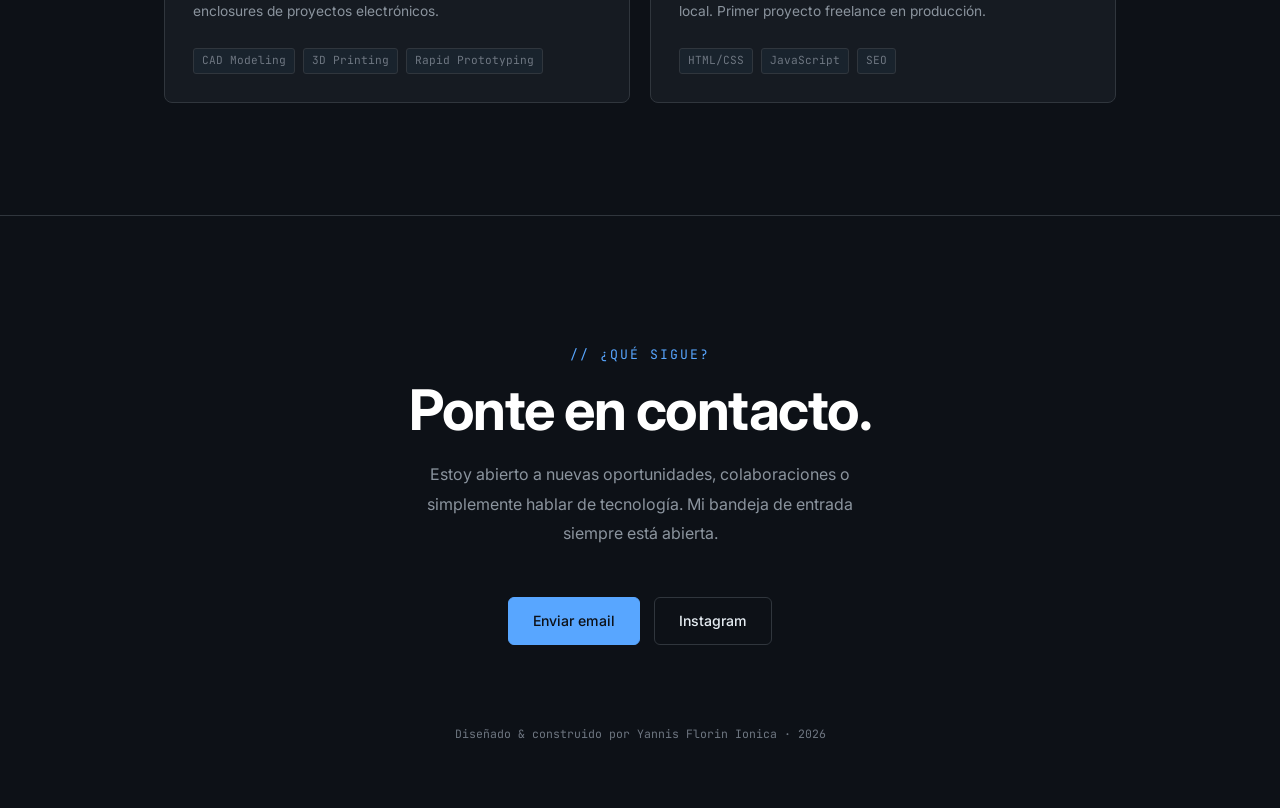
==== commit 62f97c8b: "Add files via upload" ====
--- a/index.html
+++ b/index.html
@@ -861,6 +861,7 @@
       <div class="btn-group">
         <a href="#proyectos" class="btn btn-primary">Ver proyectos</a>
         <a href="CV provisional.pdf" download class="btn btn-secondary">Descargar CV</a>
+        <a href="https://ko-fi.com/yonniss" target="_blank" rel="noopener" class="btn btn-secondary">☕ Invítame a un café</a>
       </div>
       <div class="hero-socials">
         <a href="https://instagram.com/yannisflorin25" target="_blank" rel="noopener" aria-label="Instagram">
@@ -1128,13 +1129,13 @@
 
       <div class="proj-card">
         <div class="proj-header">
-          <div class="proj-icon">🧠</div>
-          <div class="proj-links"><span class="cert-wip" style="font-size:0.68rem;">En progreso</span></div>
-        </div>
-        <h3>JARVIS — Personal AI</h3>
-        <p>Asistente personal en Python para automatización de tareas y procesamiento de lenguaje natural. Diseñado para integrarse con el entorno de desarrollo local.</p>
+          <div class="proj-icon">🌙</div>
+          <div class="proj-links"><a href="https://dreamcorearchive.org" target="_blank" rel="noopener">Live ↗</a></div>
+        </div>
+        <h3>Dreamcore Archive</h3>
+        <p>Museo digital estático dedicado a la estética dreamcore y la web antigua. Multipágina con rocola de música, galería de imágenes y navegación maximalista. Una habitación a la que crees haber estado pero no recuerdas cuándo. Bilingüe ES/EN.</p>
         <div class="tech-stack">
-          <span>Python</span><span>NLP</span><span>Automation</span>
+          <span>HTML/CSS</span><span>JavaScript</span><span>YouTube API</span>
         </div>
       </div>
 
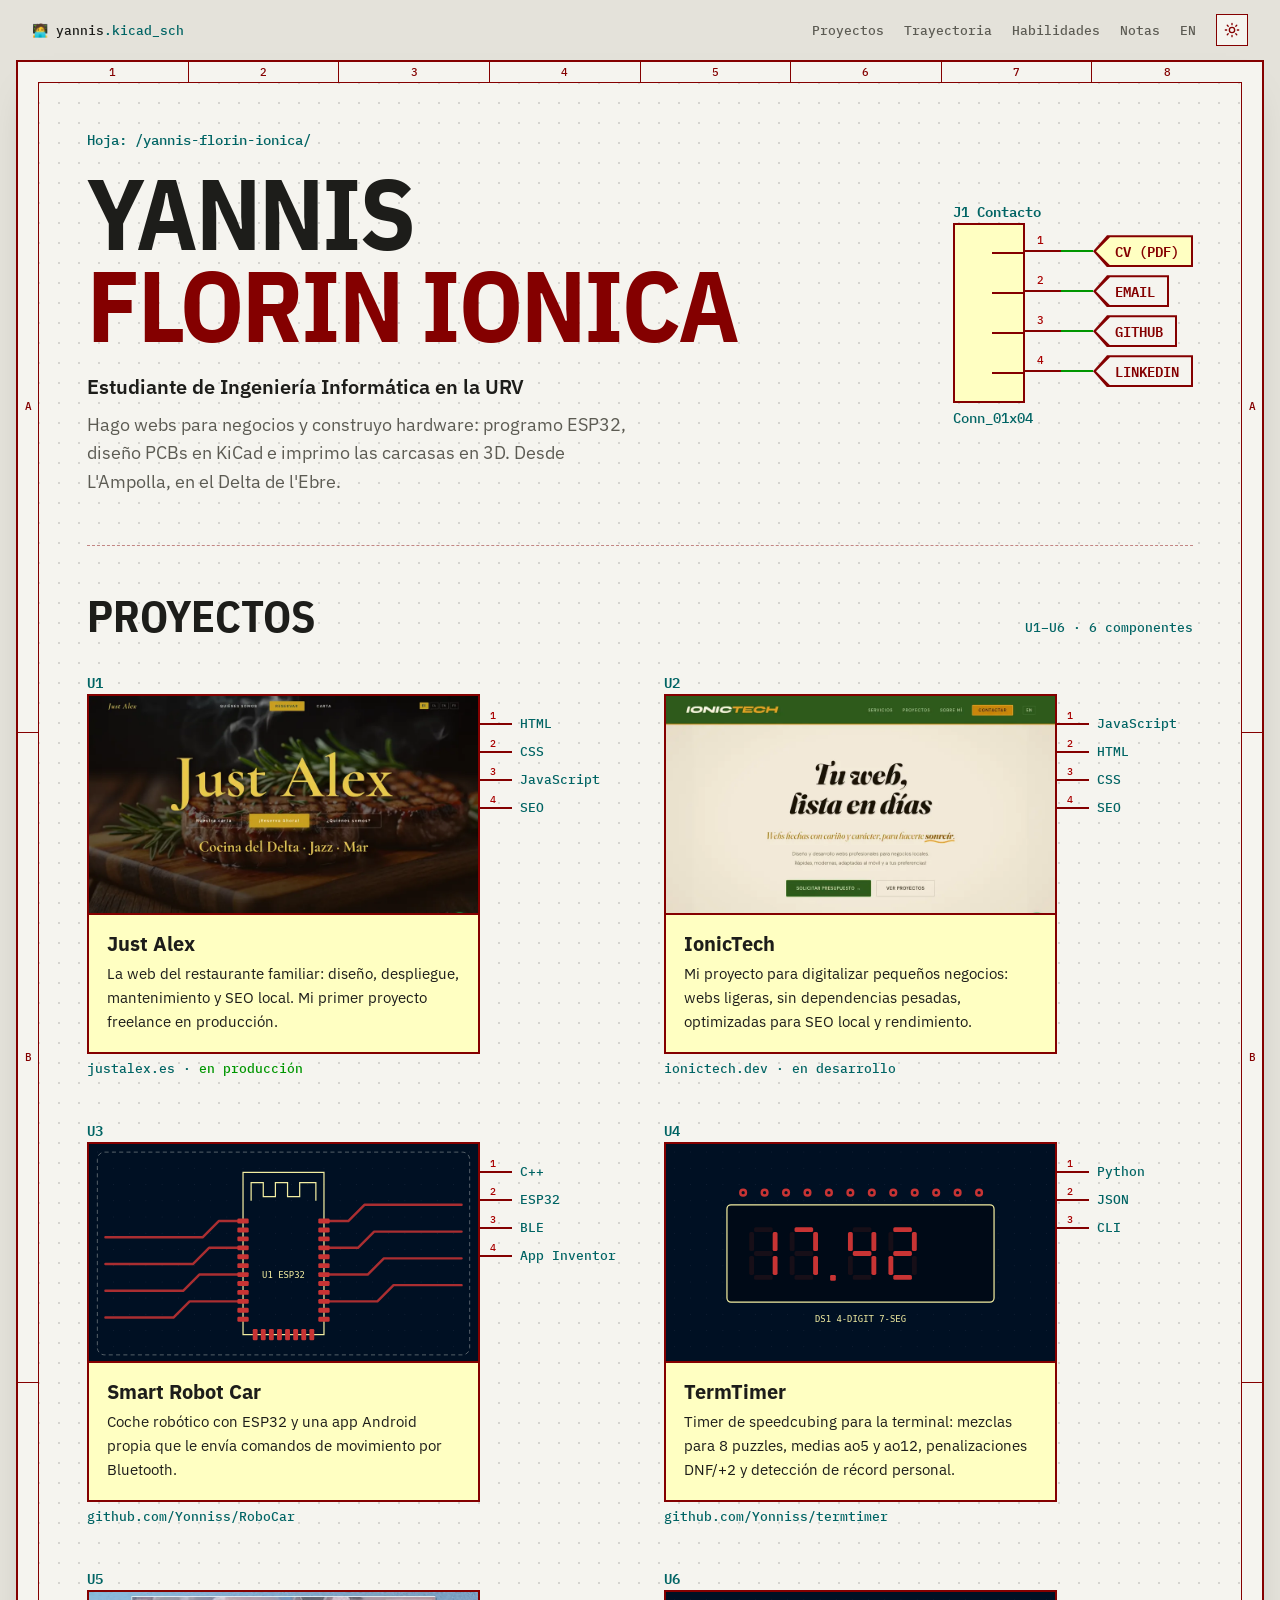
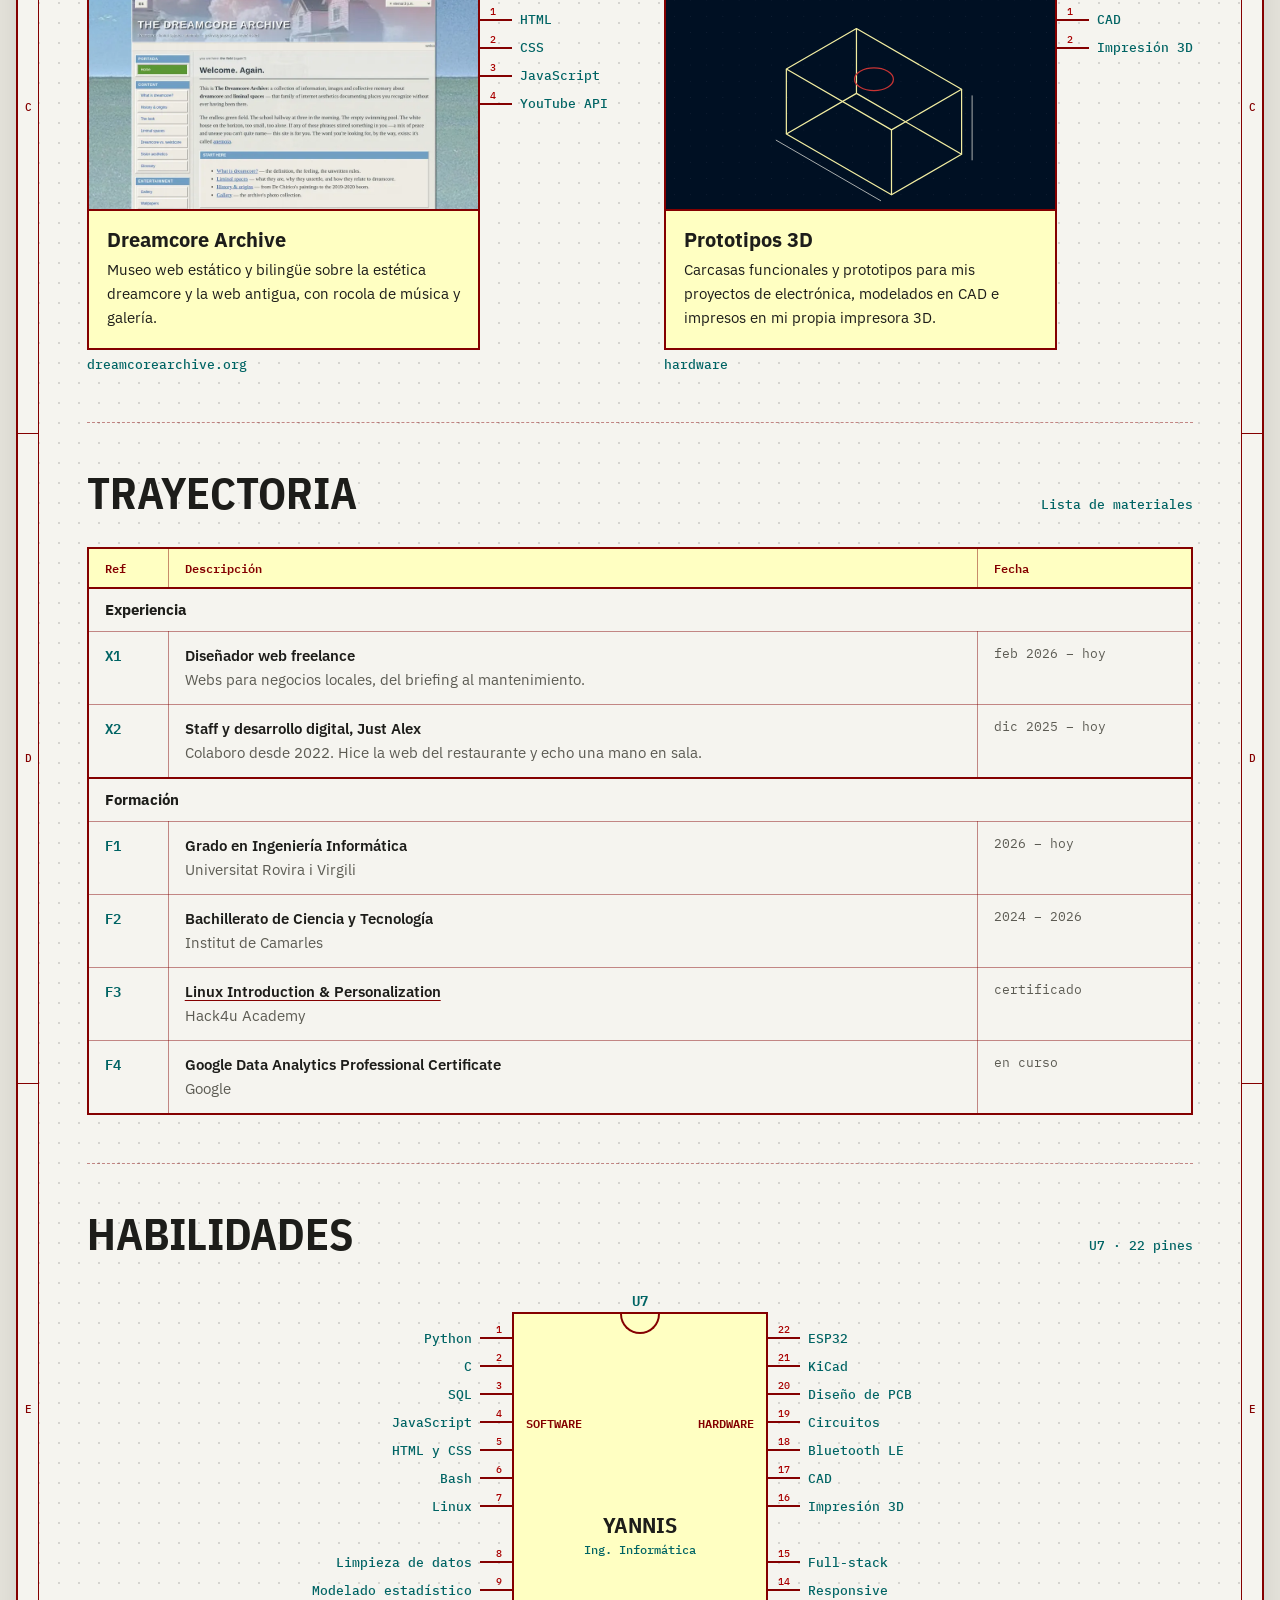
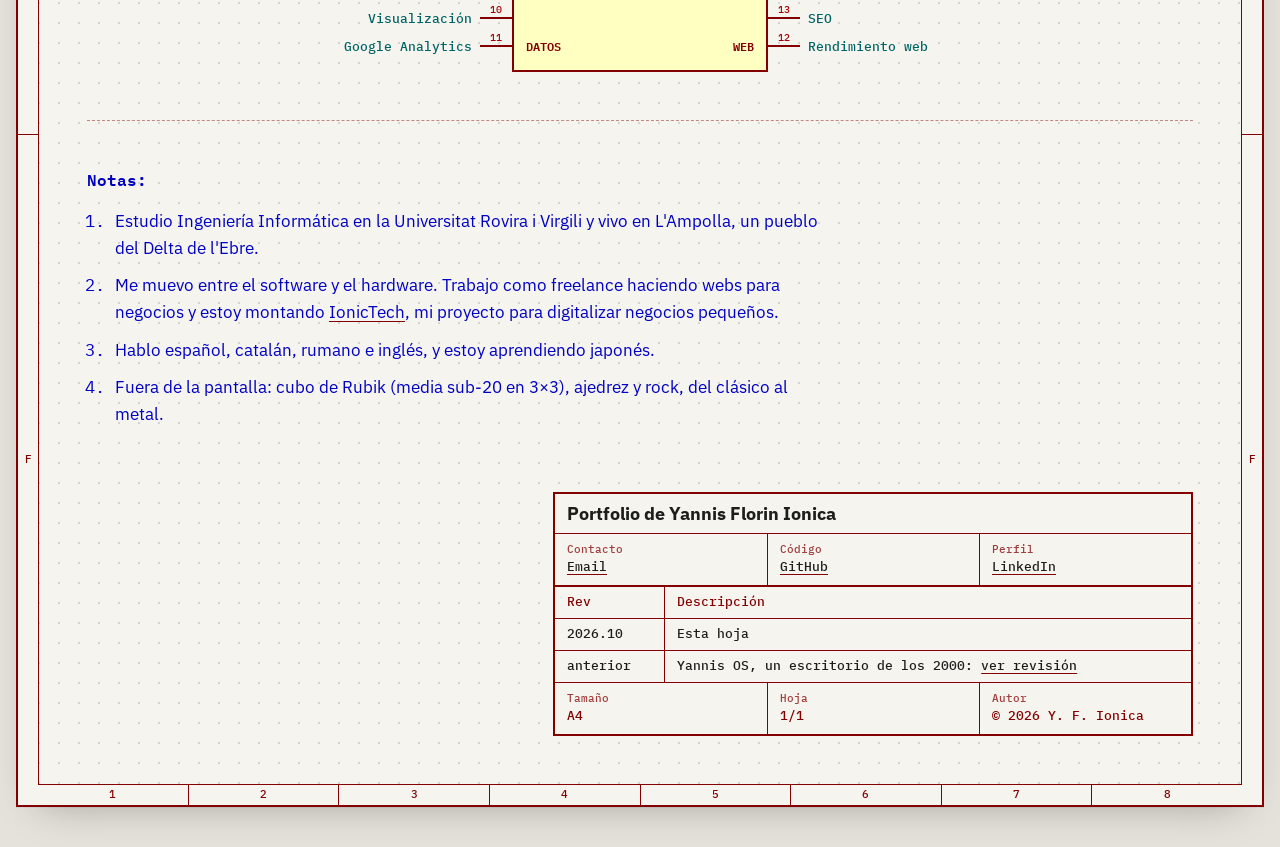
==== commit ce8452c1: "Add files via upload" ====
--- a/index.html
+++ b/index.html
@@ -3,32 +3,27 @@
 <head>
 <meta charset="UTF-8">
 <meta name="viewport" content="width=device-width, initial-scale=1.0">
-<title>Yannis Florin Ionica | Software & Electronics Engineer · Founder of IonicTech</title>
-<meta name="description" content="Portfolio de Yannis Florin Ionica — Software & Electronics Engineer y founder de IonicTech. Especializado en desarrollo web, Python, hardware e IoT.">
+<title>Yannis Florin Ionica | Software y electrónica</title>
+<meta name="description" content="Yannis Florin Ionica, estudiante de Ingeniería Informática en la URV. Desarrollo webs para negocios, programo ESP32 y diseño PCBs. Proyectos, experiencia y CV.">
 <meta name="author" content="Yannis Florin Ionica">
 <link rel="canonical" href="https://yonniss.github.io/">
 <link rel="alternate" hreflang="es" href="https://yonniss.github.io/">
 <link rel="alternate" hreflang="en" href="https://yonniss.github.io/en.html">
 <link rel="alternate" hreflang="x-default" href="https://yonniss.github.io/">
 
-<!-- Favicon -->
-<link rel="icon" href="data:image/svg+xml,<svg xmlns='http://www.w3.org/2000/svg' viewBox='0 0 100 100'><text y='.9em' font-size='85'>👨‍💻</text></svg>">
-
-<!-- Open Graph -->
+<link rel="icon" href="data:image/svg+xml,<svg xmlns='http://www.w3.org/2000/svg' viewBox='0 0 100 100'><text y='.9em' font-size='90'>%F0%9F%A7%91%E2%80%8D%F0%9F%92%BB</text></svg>">
+
 <meta property="og:type"        content="website">
-<meta property="og:url"         content="https://yonniss.github.io">
-<meta property="og:title"       content="Yannis Florin Ionica | Software & Electronics Engineer · Founder of IonicTech">
-<meta property="og:description" content="Developer de 17 años de L'Ampolla, Tarragona. Especializado en software, hardware y desarrollo web. Founder de IonicTech (ionictech.dev).">
+<meta property="og:url"         content="https://yonniss.github.io/">
+<meta property="og:title"       content="Yannis Florin Ionica | Software y electrónica">
+<meta property="og:description" content="Estudiante de Ingeniería Informática en la URV. Webs para negocios, ESP32 y diseño de PCBs.">
 <meta property="og:image"       content="https://yonniss.github.io/og-image.svg">
 <meta property="og:locale"      content="es_ES">
-
-<!-- Twitter Card -->
 <meta name="twitter:card"        content="summary">
-<meta name="twitter:title"       content="Yannis Florin Ionica | Software & Electronics Engineer · Founder of IonicTech">
-<meta name="twitter:description" content="Developer de 17 años de L'Ampolla, Tarragona. Especializado en software, hardware y desarrollo web. Founder de IonicTech (ionictech.dev).">
+<meta name="twitter:title"       content="Yannis Florin Ionica | Software y electrónica">
+<meta name="twitter:description" content="Estudiante de Ingeniería Informática en la URV. Webs para negocios, ESP32 y diseño de PCBs.">
 <meta name="twitter:image"       content="https://yonniss.github.io/og-image.svg">
 
-<!-- JSON-LD: Person (Yannis Florin Ionica) — entidad canónica con sameAs cruzado a todas las plataformas -->
 <script type="application/ld+json">
 {
   "@context": "https://schema.org",
@@ -40,46 +35,22 @@
   "familyName": "Ionica",
   "alternateName": ["Yannis Ionica", "Yannis Florin"],
   "jobTitle": "Founder & Software Engineer",
-  "description": "Developer de 17 años de L'Ampolla, Tarragona. Especializado en desarrollo web, software, hardware, electrónica e IoT. Founder de IonicTech.",
+  "description": "Desarrollador freelance de L'Ampolla, Tarragona. Webs para negocios, aplicaciones web a medida, hardware, electrónica e IoT. Fundador de IonicTech.",
   "url": "https://yonniss.github.io",
   "image": "https://yonniss.github.io/og-image.svg",
-  "nationality": {
-    "@type": "Country",
-    "name": "España"
-  },
+  "nationality": { "@type": "Country", "name": "España" },
   "homeLocation": {
     "@type": "Place",
-    "address": {
-      "@type": "PostalAddress",
-      "addressLocality": "L'Ampolla",
-      "addressRegion": "Cataluña",
-      "addressCountry": "ES"
-    }
+    "address": { "@type": "PostalAddress", "addressLocality": "L'Ampolla", "addressRegion": "Cataluña", "addressCountry": "ES" }
   },
-  "knowsAbout": [
-    "Desarrollo Web",
-    "JavaScript",
-    "Python",
-    "HTML",
-    "CSS",
-    "Hardware",
-    "Electrónica",
-    "IoT",
-    "Arduino",
-    "ESP32",
-    "Linux",
-    "Raspberry Pi",
-    "KiCad",
-    "PCB Design"
-  ],
+  "alumniOf": { "@type": "CollegeOrUniversity", "name": "Universitat Rovira i Virgili" },
+  "knowsAbout": ["Desarrollo Web", "JavaScript", "Python", "HTML", "CSS", "Hardware", "Electrónica", "IoT", "ESP32", "Linux", "KiCad", "PCB Design"],
   "worksFor": {
     "@type": "Organization",
     "@id": "https://ionictech.dev/#org",
     "name": "IonicTech",
     "url": "https://ionictech.dev",
-    "founder": {
-      "@id": "https://yonniss.github.io/#yannis"
-    }
+    "founder": { "@id": "https://yonniss.github.io/#yannis" }
   },
   "sameAs": [
     "https://ionictech.dev",
@@ -90,1141 +61,244 @@
 }
 </script>
 
+<script>try { const t = localStorage.getItem('color-scheme'); if (t === 'light' || t === 'dark') document.documentElement.dataset.theme = t; } catch {}</script>
 <link rel="preconnect" href="https://fonts.googleapis.com">
-<link href="https://fonts.googleapis.com/css2?family=Inter:wght@300;400;500;600;700&family=JetBrains+Mono:wght@400;500&display=swap" rel="stylesheet">
-<style>
-  /* ─── VARIABLES ─── */
-  :root {
-    --bg-main:    #0d1117;
-    --bg-card:    #161b22;
-    --bg-hover:   #21262d;
-    --text-primary:   #e6edf3;
-    --text-secondary: #8b949e;
-    --text-muted:     #6e7681;
-    --accent:     #58a6ff;
-    --accent-dim: rgba(88,166,255,0.1);
-    --green:      #3fb950;
-    --border:     #30363d;
-    --border-accent: rgba(88,166,255,0.35);
-  }
-
-  * { margin: 0; padding: 0; box-sizing: border-box; }
-  html { scroll-behavior: smooth; }
-
-  body {
-    font-family: 'Inter', -apple-system, BlinkMacSystemFont, sans-serif;
-    background: var(--bg-main);
-    color: var(--text-primary);
-    line-height: 1.6;
-    -webkit-font-smoothing: antialiased;
-    overflow-x: hidden;
-  }
-
-  ::-webkit-scrollbar { width: 5px; }
-  ::-webkit-scrollbar-track { background: var(--bg-main); }
-  ::-webkit-scrollbar-thumb { background: var(--border); border-radius: 3px; }
-  ::-webkit-scrollbar-thumb:hover { background: var(--text-muted); }
-
-  /* ─── NAV ─── */
-  nav {
-    position: fixed;
-    top: 0; left: 0; right: 0;
-    z-index: 100;
-    display: flex;
-    justify-content: space-between;
-    align-items: center;
-    padding: 1rem 5%;
-    background: rgba(13,17,23,0.82);
-    backdrop-filter: blur(14px);
-    -webkit-backdrop-filter: blur(14px);
-    border-bottom: 1px solid rgba(48,54,61,0.6);
-  }
-
-  .logo {
-    font-weight: 700;
-    font-size: 1.15rem;
-    color: var(--text-primary);
-    text-decoration: none;
-    letter-spacing: -0.5px;
-  }
-  .logo span { color: var(--accent); }
-
-  .nav-links {
-    display: flex;
-    align-items: center;
-    gap: 1.75rem;
-  }
-
-  .nav-links a {
-    color: var(--text-secondary);
-    text-decoration: none;
-    font-size: 0.82rem;
-    font-weight: 500;
-    font-family: 'JetBrains Mono', monospace;
-    transition: color 0.2s;
-  }
-  .nav-links a:hover { color: var(--accent); }
-
-  .lang-toggle {
-    font-family: 'JetBrains Mono', monospace;
-    font-size: 0.72rem;
-    color: var(--text-muted) !important;
-    border: 1px solid var(--border);
-    padding: 0.25rem 0.6rem;
-    border-radius: 4px;
-    text-decoration: none;
-    transition: all 0.2s;
-  }
-  .lang-toggle:hover { color: var(--accent) !important; border-color: var(--accent); }
-
-  .nav-available {
-    display: flex;
-    align-items: center;
-    gap: 0.45rem;
-    font-family: 'JetBrains Mono', monospace;
-    font-size: 0.72rem;
-    color: var(--green);
-    background: rgba(63,185,80,0.1);
-    border: 1px solid rgba(63,185,80,0.3);
-    padding: 0.28rem 0.7rem;
-    border-radius: 20px;
-    letter-spacing: 0.3px;
-  }
-  .nav-available .dot {
-    width: 6px; height: 6px;
-    background: var(--green);
-    border-radius: 50%;
-    animation: pulse-green 2.2s infinite;
-  }
-  @keyframes pulse-green {
-    0%, 100% { box-shadow: 0 0 0 0 rgba(63,185,80,0.5); }
-    50% { box-shadow: 0 0 0 5px rgba(63,185,80,0); }
-  }
-
-  /* ─── LAYOUT ─── */
-  .container { max-width: 1080px; margin: 0 auto; padding: 0 5%; }
-  section { padding: 7rem 0; }
-
-  .section-label {
-    font-size: 1.55rem;
-    font-weight: 600;
-    color: #fff;
-    margin-bottom: 3.5rem;
-    display: flex;
-    align-items: center;
-    gap: 0.85rem;
-  }
-  .section-label .n {
-    font-family: 'JetBrains Mono', monospace;
-    color: var(--accent);
-    font-size: 0.92rem;
-    font-weight: 400;
-  }
-  .section-label::after {
-    content: '';
-    height: 1px;
-    flex-grow: 1;
-    background: var(--border);
-  }
-
-  /* ─── HERO ─── */
-  .hero {
-    min-height: 100vh;
-    display: flex;
-    align-items: center;
-    padding-top: 5rem;
-    position: relative;
-  }
-  .hero::before {
-    content: '';
-    position: absolute;
-    inset: 0;
-    background-image: radial-gradient(circle, rgba(48,54,61,0.55) 1px, transparent 1px);
-    background-size: 30px 30px;
-    mask-image: radial-gradient(ellipse 85% 85% at 50% 50%, black 30%, transparent 100%);
-    -webkit-mask-image: radial-gradient(ellipse 85% 85% at 50% 50%, black 30%, transparent 100%);
-    pointer-events: none;
-  }
-  .hero::after {
-    content: '';
-    position: absolute;
-    top: 20%; left: -10%;
-    width: 500px; height: 500px;
-    background: radial-gradient(circle, rgba(88,166,255,0.04) 0%, transparent 70%);
-    pointer-events: none;
-  }
-
-  .hero-inner { position: relative; max-width: 820px; }
-
-  .hero-greeting {
-    font-family: 'JetBrains Mono', monospace;
-    color: var(--accent);
-    font-size: 0.92rem;
-    margin-bottom: 1.25rem;
-    display: block;
-    opacity: 0;
-    animation: fadeUp 0.5s ease forwards 0.15s;
-  }
-
-  .hero h1 {
-    font-size: clamp(2.8rem, 7vw, 5rem);
-    font-weight: 700;
-    line-height: 1.04;
-    letter-spacing: -2px;
-    color: #fff;
-    margin-bottom: 0.85rem;
-    opacity: 0;
-    animation: fadeUp 0.5s ease forwards 0.3s;
-  }
-
-  .hero-subtitle {
-    font-size: clamp(1.3rem, 3.5vw, 2rem);
-    font-weight: 400;
-    color: var(--text-secondary);
-    margin-bottom: 2rem;
-    min-height: 2.6rem;
-    opacity: 0;
-    animation: fadeUp 0.5s ease forwards 0.45s;
-  }
-  .typing-text { color: var(--accent); font-weight: 500; }
-  .cursor {
-    display: inline-block;
-    width: 2px; height: 1em;
-    background: var(--accent);
-    margin-left: 2px;
-    vertical-align: text-bottom;
-    animation: blink 1s step-end infinite;
-  }
-  @keyframes blink { 0%,100%{opacity:1} 50%{opacity:0} }
-
-  .hero p {
-    font-size: 1.05rem;
-    color: var(--text-secondary);
-    max-width: 580px;
-    line-height: 1.9;
-    margin-bottom: 2.75rem;
-    opacity: 0;
-    animation: fadeUp 0.5s ease forwards 0.6s;
-  }
-  .hero p strong { color: var(--text-primary); font-weight: 600; }
-
-  .hero-location {
-    display: flex;
-    align-items: center;
-    gap: 0.4rem;
-    font-family: 'JetBrains Mono', monospace;
-    font-size: 0.78rem;
-    color: var(--text-muted);
-    margin-bottom: 2.5rem;
-    opacity: 0;
-    animation: fadeUp 0.5s ease forwards 0.7s;
-  }
-
-  .btn-group {
-    display: flex;
-    flex-wrap: wrap;
-    gap: 0.875rem;
-    margin-bottom: 3.25rem;
-    opacity: 0;
-    animation: fadeUp 0.5s ease forwards 0.75s;
-  }
-
-  .btn {
-    display: inline-flex;
-    align-items: center;
-    gap: 0.4rem;
-    padding: 0.75rem 1.5rem;
-    border-radius: 6px;
-    font-size: 0.88rem;
-    font-weight: 500;
-    text-decoration: none;
-    transition: all 0.2s ease;
-    border: 1px solid transparent;
-  }
-  .btn-primary {
-    background: var(--accent);
-    color: #0d1117;
-    border-color: var(--accent);
-  }
-  .btn-primary:hover {
-    background: #79b8ff;
-    border-color: #79b8ff;
-    transform: translateY(-2px);
-    box-shadow: 0 8px 24px rgba(88,166,255,0.22);
-  }
-  .btn-secondary {
-    background: transparent;
-    color: var(--text-primary);
-    border-color: var(--border);
-  }
-  .btn-secondary:hover {
-    border-color: var(--accent);
-    color: var(--accent);
-    transform: translateY(-2px);
-  }
-
-  .hero-socials {
-    display: flex;
-    gap: 1.1rem;
-    opacity: 0;
-    animation: fadeUp 0.5s ease forwards 0.9s;
-  }
-  .hero-socials a {
-    color: var(--text-muted);
-    text-decoration: none;
-    transition: color 0.2s, transform 0.2s;
-    display: flex;
-    align-items: center;
-  }
-  .hero-socials a:hover { color: var(--accent); transform: translateY(-2px); }
-
-  @keyframes fadeUp {
-    from { opacity: 0; transform: translateY(18px); }
-    to   { opacity: 1; transform: translateY(0); }
-  }
-
-  /* ─── ABOUT ─── */
-  .about-grid {
-    display: grid;
-    grid-template-columns: 1fr 260px;
-    gap: 5rem;
-    align-items: start;
-  }
-  .about-text p {
-    color: var(--text-secondary);
-    font-size: 1rem;
-    line-height: 1.95;
-    margin-bottom: 1.25rem;
-  }
-  .about-text p:last-child { margin-bottom: 0; }
-  .about-text a { color: var(--accent); text-decoration: none; }
-  .about-text a:hover { text-decoration: underline; }
-  .about-text strong { color: var(--text-primary); font-weight: 600; }
-
-  .about-stats {
-    display: grid;
-    grid-template-columns: 1fr 1fr;
-    gap: 0.875rem;
-  }
-  .stat-card {
-    background: var(--bg-card);
-    border: 1px solid var(--border);
-    border-radius: 8px;
-    padding: 1.4rem 1rem;
-    text-align: center;
-    transition: border-color 0.2s, transform 0.2s;
-  }
-  .stat-card:hover { border-color: var(--accent); transform: translateY(-2px); }
-  .stat-number {
-    font-size: 2rem;
-    font-weight: 700;
-    color: var(--accent);
-    font-family: 'JetBrains Mono', monospace;
-    line-height: 1;
-    margin-bottom: 0.4rem;
-    display: block;
-  }
-  .stat-label {
-    font-size: 0.72rem;
-    color: var(--text-muted);
-    text-transform: uppercase;
-    letter-spacing: 0.6px;
-  }
-
-  /* ─── SKILLS ─── */
-  .skills-grid {
-    display: grid;
-    grid-template-columns: repeat(auto-fill, minmax(240px, 1fr));
-    gap: 1.25rem;
-  }
-  .skill-cat {
-    background: var(--bg-card);
-    border: 1px solid var(--border);
-    border-radius: 8px;
-    padding: 1.6rem;
-    transition: border-color 0.2s;
-  }
-  .skill-cat:hover { border-color: var(--border-accent); }
-  .skill-cat-title {
-    font-family: 'JetBrains Mono', monospace;
-    font-size: 0.7rem;
-    color: var(--accent);
-    text-transform: uppercase;
-    letter-spacing: 2px;
-    margin-bottom: 1.2rem;
-    display: flex;
-    align-items: center;
-    gap: 0.5rem;
-  }
-  .tags { display: flex; flex-wrap: wrap; gap: 0.45rem; }
-  .tag {
-    font-family: 'JetBrains Mono', monospace;
-    font-size: 0.76rem;
-    color: var(--text-secondary);
-    background: rgba(88,166,255,0.05);
-    border: 1px solid var(--border);
-    padding: 0.25rem 0.65rem;
-    border-radius: 4px;
-    transition: all 0.2s;
-  }
-  .tag:hover {
-    background: rgba(88,166,255,0.12);
-    border-color: var(--accent);
-    color: var(--accent);
-  }
-
-  /* ─── EXPERIENCE ─── */
-  .timeline { position: relative; padding-left: 1.5rem; }
-  .timeline::before {
-    content: '';
-    position: absolute;
-    left: 0; top: 8px; bottom: 0;
-    width: 1px;
-    background: linear-gradient(to bottom, var(--accent), var(--border) 80%);
-  }
-  .tl-item { position: relative; padding-bottom: 3rem; padding-left: 2rem; }
-  .tl-item:last-child { padding-bottom: 0; }
-  .tl-dot {
-    position: absolute;
-    left: -1.5rem; top: 5px;
-    width: 11px; height: 11px;
-    background: var(--accent);
-    border-radius: 50%;
-    border: 2px solid var(--bg-main);
-    box-shadow: 0 0 0 3px rgba(88,166,255,0.18);
-  }
-  .tl-header {
-    display: flex;
-    flex-wrap: wrap;
-    justify-content: space-between;
-    align-items: baseline;
-    gap: 0.5rem;
-    margin-bottom: 0.3rem;
-  }
-  .tl-title { font-size: 1rem; font-weight: 600; color: #fff; }
-  .tl-date {
-    font-family: 'JetBrains Mono', monospace;
-    font-size: 0.72rem;
-    color: var(--accent);
-    background: var(--accent-dim);
-    padding: 0.2rem 0.55rem;
-    border-radius: 3px;
-  }
-  .tl-company { font-size: 0.875rem; color: var(--text-secondary); margin-bottom: 0.85rem; }
-  .tl-body { list-style: none; display: flex; flex-direction: column; gap: 0.45rem; }
-  .tl-body li {
-    font-size: 0.875rem;
-    color: var(--text-secondary);
-    padding-left: 1.25rem;
-    position: relative;
-    line-height: 1.75;
-  }
-  .tl-body li::before {
-    content: '▸';
-    position: absolute;
-    left: 0;
-    color: var(--accent);
-    font-size: 0.65rem;
-    top: 0.22em;
-  }
-
-  /* ─── EDUCATION & CERTS ─── */
-  .edu-certs {
-    display: grid;
-    grid-template-columns: 1fr 1fr;
-    gap: 3.5rem;
-    align-items: start;
-  }
-  .block-title {
-    font-family: 'JetBrains Mono', monospace;
-    font-size: 0.7rem;
-    color: var(--accent);
-    text-transform: uppercase;
-    letter-spacing: 2px;
-    margin-bottom: 1.5rem;
-  }
-  .edu-item {
-    background: var(--bg-card);
-    border: 1px solid var(--border);
-    border-radius: 8px;
-    padding: 1.4rem;
-    margin-bottom: 0.875rem;
-    transition: border-color 0.2s;
-  }
-  .edu-item:hover { border-color: var(--border-accent); }
-  .edu-item:last-child { margin-bottom: 0; }
-  .edu-degree { font-weight: 600; font-size: 0.95rem; color: #fff; margin-bottom: 0.25rem; }
-  .edu-school { font-size: 0.85rem; color: var(--text-secondary); margin-bottom: 0.25rem; }
-  .edu-date { font-family: 'JetBrains Mono', monospace; font-size: 0.72rem; color: var(--accent); }
-
-  .cert-card {
-    display: flex;
-    align-items: center;
-    gap: 1rem;
-    background: var(--bg-card);
-    border: 1px solid var(--border);
-    border-radius: 8px;
-    padding: 1.1rem 1.4rem;
-    margin-bottom: 0.75rem;
-    transition: border-color 0.2s, transform 0.2s;
-    text-decoration: none;
-  }
-  .cert-card:hover { border-color: var(--border-accent); transform: translateX(5px); }
-  .cert-card:last-child { margin-bottom: 0; }
-  .cert-icon { font-size: 1.4rem; flex-shrink: 0; }
-  .cert-name { font-weight: 500; font-size: 0.875rem; color: var(--text-primary); margin-bottom: 0.2rem; }
-  .cert-issuer { font-size: 0.75rem; color: var(--text-muted); }
-  .cert-wip {
-    font-family: 'JetBrains Mono', monospace;
-    font-size: 0.62rem;
-    color: var(--green);
-    background: rgba(63,185,80,0.1);
-    border: 1px solid rgba(63,185,80,0.3);
-    padding: 0.1rem 0.4rem;
-    border-radius: 3px;
-    margin-left: 0.4rem;
-    vertical-align: middle;
-  }
-
-  /* ─── LANGUAGES ─── */
-  .lang-strip {
-    display: flex;
-    flex-wrap: wrap;
-    gap: 0.75rem;
-    margin-top: 3.5rem;
-    padding-top: 2.5rem;
-    border-top: 1px solid var(--border);
-  }
-  .lang-badge {
-    display: flex;
-    align-items: center;
-    gap: 0.55rem;
-    background: var(--bg-card);
-    border: 1px solid var(--border);
-    border-radius: 6px;
-    padding: 0.55rem 1rem;
-    font-size: 0.82rem;
-    color: var(--text-secondary);
-  }
-  .lang-level {
-    font-family: 'JetBrains Mono', monospace;
-    font-size: 0.67rem;
-    color: var(--accent);
-    background: var(--accent-dim);
-    padding: 0.1rem 0.4rem;
-    border-radius: 3px;
-  }
-
-  /* ─── PROJECTS ─── */
-  .projects-grid {
-    display: grid;
-    grid-template-columns: repeat(auto-fill, minmax(310px, 1fr));
-    gap: 1.2rem;
-  }
-  .proj-card {
-    background: var(--bg-card);
-    border: 1px solid var(--border);
-    border-radius: 8px;
-    padding: 1.75rem;
-    display: flex;
-    flex-direction: column;
-    transition: transform 0.25s ease, border-color 0.25s ease, box-shadow 0.25s ease;
-  }
-  .proj-card:hover {
-    transform: translateY(-5px);
-    border-color: var(--accent);
-    box-shadow: 0 12px 36px rgba(88,166,255,0.08);
-  }
-  .proj-header {
-    display: flex;
-    justify-content: space-between;
-    align-items: flex-start;
-    margin-bottom: 1.2rem;
-  }
-  .proj-icon { font-size: 1.8rem; line-height: 1; }
-  .proj-links { display: flex; gap: 0.6rem; }
-  .proj-links a {
-    color: var(--text-muted);
-    text-decoration: none;
-    font-size: 0.76rem;
-    font-family: 'JetBrains Mono', monospace;
-    transition: color 0.2s;
-    display: flex;
-    align-items: center;
-    gap: 0.2rem;
-  }
-  .proj-links a:hover { color: var(--accent); }
-  .proj-card h3 { font-size: 1rem; color: #fff; margin-bottom: 0.55rem; font-weight: 600; }
-  .proj-card p {
-    font-size: 0.86rem;
-    color: var(--text-secondary);
-    line-height: 1.78;
-    flex-grow: 1;
-    margin-bottom: 1.5rem;
-  }
-  .tech-stack {
-    display: flex;
-    flex-wrap: wrap;
-    gap: 0.5rem;
-    font-family: 'JetBrains Mono', monospace;
-    font-size: 0.7rem;
-    color: var(--text-muted);
-  }
-  .tech-stack span {
-    background: rgba(88,166,255,0.05);
-    border: 1px solid var(--border);
-    padding: 0.2rem 0.5rem;
-    border-radius: 3px;
-  }
-
-  /* ─── CONTACT ─── */
-  footer {
-    border-top: 1px solid var(--border);
-    padding: 8rem 5% 4rem;
-    text-align: center;
-  }
-  .contact-kicker {
-    font-family: 'JetBrains Mono', monospace;
-    color: var(--accent);
-    font-size: 0.82rem;
-    letter-spacing: 2px;
-    text-transform: uppercase;
-    display: block;
-    margin-bottom: 1rem;
-  }
-  footer h2 {
-    font-size: clamp(2rem, 5vw, 3.5rem);
-    color: #fff;
-    font-weight: 700;
-    letter-spacing: -1.5px;
-    margin-bottom: 1.25rem;
-    line-height: 1.05;
-  }
-  footer > .container > p {
-    color: var(--text-secondary);
-    max-width: 460px;
-    margin: 0 auto 3rem;
-    font-size: 1rem;
-    line-height: 1.85;
-  }
-  .contact-btns {
-    display: flex;
-    justify-content: center;
-    flex-wrap: wrap;
-    gap: 0.875rem;
-    margin-bottom: 5rem;
-  }
-  .footer-credit {
-    font-family: 'JetBrains Mono', monospace;
-    font-size: 0.72rem;
-    color: var(--text-muted);
-  }
-  .footer-credit a { color: var(--text-muted); text-decoration: none; }
-  .footer-credit a:hover { color: var(--accent); }
-
-  /* ─── SCROLL REVEAL ─── */
-  .reveal {
-    opacity: 0;
-    transform: translateY(22px);
-    transition: opacity 0.65s ease, transform 0.65s ease;
-  }
-  .reveal.visible { opacity: 1; transform: none; }
-
-  /* ─── HAMBURGER ─── */
-  .hamburger {
-    display: none;
-    flex-direction: column;
-    justify-content: center;
-    gap: 5px;
-    background: none;
-    border: none;
-    cursor: pointer;
-    padding: 4px;
-    z-index: 101;
-  }
-  .hamburger span {
-    display: block;
-    width: 22px;
-    height: 2px;
-    background: var(--text-secondary);
-    border-radius: 2px;
-    transition: all 0.3s ease;
-  }
-  .hamburger.open span:nth-child(1) { transform: translateY(7px) rotate(45deg); }
-  .hamburger.open span:nth-child(2) { opacity: 0; transform: scaleX(0); }
-  .hamburger.open span:nth-child(3) { transform: translateY(-7px) rotate(-45deg); }
-
-  .mobile-menu {
-    position: fixed;
-    inset: 0;
-    background: var(--bg-main);
-    z-index: 99;
-    display: flex;
-    flex-direction: column;
-    align-items: center;
-    justify-content: center;
-    gap: 2.25rem;
-    transform: translateY(-100%);
-    transition: transform 0.35s cubic-bezier(0.4,0,0.2,1);
-    pointer-events: none;
-  }
-  .mobile-menu.open { transform: translateY(0); pointer-events: all; }
-
-  .mobile-link {
-    font-family: 'JetBrains Mono', monospace;
-    font-size: 1.6rem;
-    color: var(--text-secondary);
-    text-decoration: none;
-    transition: color 0.2s;
-    font-weight: 500;
-  }
-  .mobile-link:hover { color: var(--accent); }
-
-  .mobile-divider {
-    width: 40px;
-    height: 1px;
-    background: var(--border);
-  }
-
-  .mobile-lang {
-    font-family: 'JetBrains Mono', monospace;
-    font-size: 0.85rem;
-    color: var(--text-muted);
-    text-decoration: none;
-    border: 1px solid var(--border);
-    padding: 0.4rem 1rem;
-    border-radius: 4px;
-    transition: all 0.2s;
-  }
-  .mobile-lang:hover { color: var(--accent); border-color: var(--accent); }
-
-  /* ─── RESPONSIVE ─── */
-  @media (max-width: 768px) {
-    .hamburger { display: flex; }
-    .nav-links { display: none !important; }
-    .about-grid { grid-template-columns: 1fr; gap: 2.5rem; }
-    .edu-certs { grid-template-columns: 1fr; gap: 2.5rem; }
-    .hero h1 { letter-spacing: -1px; }
-  }
-  @media (max-width: 480px) {
-    section { padding: 5rem 0; }
-  }
-</style>
+<link rel="preconnect" href="https://fonts.gstatic.com" crossorigin>
+<link rel="stylesheet" href="https://fonts.googleapis.com/css2?family=IBM+Plex+Mono:wght@500;600&family=IBM+Plex+Sans+Condensed:wght@700&family=IBM+Plex+Sans:wght@400;600;700&display=swap">
+<link rel="stylesheet" href="site.css">
 </head>
 <body>
-
-<!-- ═══════════ NAV ═══════════ -->
-<nav>
-  <a href="#" class="logo">Yannis<span>.</span></a>
-  <div class="nav-links">
-    <a href="#sobre-mi">about</a>
-    <a href="#skills">skills</a>
-    <a href="#experiencia">exp</a>
-    <a href="#proyectos">projects</a>
-    <a href="#contacto">contact</a>
-    <a href="en.html" class="lang-toggle">EN</a>
-    <div class="nav-available"><div class="dot"></div>Disponible</div>
-  </div>
-  <button class="hamburger" id="hamburger" aria-label="Abrir menú">
-    <span></span><span></span><span></span>
+<header class="bar">
+  <span class="file">🧑‍💻 yannis<b>.kicad_sch</b></span>
+  <nav aria-label="Secciones">
+    <a href="#proyectos">Proyectos</a>
+    <a href="#trayectoria">Trayectoria</a>
+    <a href="#habilidades">Habilidades</a>
+    <a href="#notas">Notas</a>
+  </nav>
+  <a href="en.html" hreflang="en" lang="en">EN</a>
+  <button class="theme-toggle" type="button" aria-label="Cambiar a modo oscuro" data-label-light="Cambiar a modo oscuro" data-label-dark="Cambiar a modo claro">
+    <svg class="sun" viewBox="0 0 24 24" fill="none" stroke="currentColor" stroke-width="2" stroke-linecap="round" aria-hidden="true"><circle cx="12" cy="12" r="4"/><path d="M12 2v2M12 20v2M4.9 4.9l1.4 1.4M17.7 17.7l1.4 1.4M2 12h2M20 12h2M4.9 19.1l1.4-1.4M17.7 6.3l1.4-1.4"/></svg>
+    <svg class="moon" viewBox="0 0 24 24" fill="none" stroke="currentColor" stroke-width="2" stroke-linecap="round" stroke-linejoin="round" aria-hidden="true"><path d="M21 12.8A9 9 0 1 1 11.2 3a7 7 0 0 0 9.8 9.8z"/></svg>
   </button>
-</nav>
-
-<div class="mobile-menu" id="mobile-menu">
-  <a href="#sobre-mi" class="mobile-link">about</a>
-  <a href="#skills" class="mobile-link">skills</a>
-  <a href="#experiencia" class="mobile-link">exp</a>
-  <a href="#proyectos" class="mobile-link">projects</a>
-  <a href="#contacto" class="mobile-link">contact</a>
-  <div class="mobile-divider"></div>
-  <a href="en.html" class="mobile-lang">EN</a>
+</header>
+
+<div class="sheet">
+  <div class="ruler h top" aria-hidden="true"><span>1</span><span>2</span><span>3</span><span>4</span><span>5</span><span>6</span><span>7</span><span>8</span></div>
+  <div class="ruler h bottom" aria-hidden="true"><span>1</span><span>2</span><span>3</span><span>4</span><span>5</span><span>6</span><span>7</span><span>8</span></div>
+  <div class="ruler v left" aria-hidden="true"><span>A</span><span>B</span><span>C</span><span>D</span><span>E</span><span>F</span></div>
+  <div class="ruler v right" aria-hidden="true"><span>A</span><span>B</span><span>C</span><span>D</span><span>E</span><span>F</span></div>
+
+  <main class="inner">
+    <div class="hero">
+      <div>
+        <p class="sheet-name">Hoja: /yannis-florin-ionica/</p>
+        <h1>Yannis<br><span>Florin Ionica</span></h1>
+        <p class="role">Estudiante de Ingeniería Informática en la URV</p>
+        <p class="bio">Hago webs para negocios y construyo hardware: programo ESP32, diseño PCBs en KiCad e imprimo las carcasas en 3D. Desde L'Ampolla, en el Delta de l'Ebre.</p>
+      </div>
+      <div class="conn">
+        <span class="ref">J1 Contacto</span>
+        <div class="row">
+          <div class="body" aria-hidden="true"><i></i><i></i><i></i><i></i></div>
+          <ul>
+            <li><b aria-hidden="true">1</b><a class="glabel primary" href="CV%20provisional.pdf" target="_blank" rel="noopener">CV (PDF)</a></li>
+            <li><b aria-hidden="true">2</b><a class="glabel" href="mailto:yanniselflorin@gmail.com">EMAIL</a></li>
+            <li><b aria-hidden="true">3</b><a class="glabel" href="https://github.com/Yonniss" rel="me">GITHUB</a></li>
+            <li><b aria-hidden="true">4</b><a class="glabel" href="https://www.linkedin.com/in/yannis-florin-ionica-b22506258/" rel="me">LINKEDIN</a></li>
+          </ul>
+        </div>
+        <p class="value">Conn_01x04</p>
+      </div>
+    </div>
+
+    <section class="section" id="proyectos" aria-labelledby="h-projects">
+      <div class="section-head">
+        <h2 id="h-projects">Proyectos</h2>
+        <p>U1–U6 · 6 componentes</p>
+      </div>
+      <ul class="parts">
+        <li class="part">
+          <span class="ref">U1</span>
+          <div class="row">
+            <div class="box">
+              <div class="shot"><img src="img/projects/justalex.webp" alt="Portada de la web de Just Alex" width="960" height="540" loading="lazy"></div>
+              <div class="text">
+                <h3><a href="https://justalex.es">Just Alex</a></h3>
+                <p>La web del restaurante familiar: diseño, despliegue, mantenimiento y SEO local. Mi primer proyecto freelance en producción.</p>
+              </div>
+            </div>
+            <ul class="pins" aria-label="Tecnologías"><li><b>1</b>HTML</li><li><b>2</b>CSS</li><li><b>3</b>JavaScript</li><li><b>4</b>SEO</li></ul>
+          </div>
+          <p class="value">justalex.es · <span class="live">en producción</span></p>
+        </li>
+        <li class="part">
+          <span class="ref">U2</span>
+          <div class="row">
+            <div class="box">
+              <div class="shot"><img src="img/projects/ionictech.webp" alt="Portada de la web de IonicTech" width="960" height="540" loading="lazy"></div>
+              <div class="text">
+                <h3><a href="https://ionictech.dev">IonicTech</a></h3>
+                <p>Mi proyecto para digitalizar pequeños negocios: webs ligeras, sin dependencias pesadas, optimizadas para SEO local y rendimiento.</p>
+              </div>
+            </div>
+            <ul class="pins" aria-label="Tecnologías"><li><b>1</b>JavaScript</li><li><b>2</b>HTML</li><li><b>3</b>CSS</li><li><b>4</b>SEO</li></ul>
+          </div>
+          <p class="value">ionictech.dev · en desarrollo</p>
+        </li>
+        <li class="part">
+          <span class="ref">U3</span>
+          <div class="row">
+            <div class="box">
+              <div class="shot"><img src="img/projects/robotcar.svg" alt="Dibujo de la huella de un módulo ESP32 con pistas de cobre" width="960" height="540" loading="lazy"></div>
+              <div class="text">
+                <h3><a href="https://github.com/Yonniss/RoboCar">Smart Robot Car</a></h3>
+                <p>Coche robótico con ESP32 y una app Android propia que le envía comandos de movimiento por Bluetooth.</p>
+              </div>
+            </div>
+            <ul class="pins" aria-label="Tecnologías"><li><b>1</b>C++</li><li><b>2</b>ESP32</li><li><b>3</b>BLE</li><li><b>4</b>App Inventor</li></ul>
+          </div>
+          <p class="value">github.com/Yonniss/RoboCar</p>
+        </li>
+        <li class="part">
+          <span class="ref">U4</span>
+          <div class="row">
+            <div class="box">
+              <div class="shot"><img src="img/projects/termtimer.svg" alt="Dibujo de un display de siete segmentos marcando un tiempo" width="960" height="540" loading="lazy"></div>
+              <div class="text">
+                <h3><a href="https://github.com/Yonniss/termtimer">TermTimer</a></h3>
+                <p>Timer de speedcubing para la terminal: mezclas para 8 puzzles, medias ao5 y ao12, penalizaciones DNF/+2 y detección de récord personal.</p>
+              </div>
+            </div>
+            <ul class="pins" aria-label="Tecnologías"><li><b>1</b>Python</li><li><b>2</b>JSON</li><li><b>3</b>CLI</li></ul>
+          </div>
+          <p class="value">github.com/Yonniss/termtimer</p>
+        </li>
+        <li class="part">
+          <span class="ref">U5</span>
+          <div class="row">
+            <div class="box">
+              <div class="shot"><img src="img/projects/dreamcore.webp" alt="Portada de Dreamcore Archive" width="960" height="540" loading="lazy"></div>
+              <div class="text">
+                <h3><a href="https://dreamcorearchive.org">Dreamcore Archive</a></h3>
+                <p>Museo web estático y bilingüe sobre la estética dreamcore y la web antigua, con rocola de música y galería.</p>
+              </div>
+            </div>
+            <ul class="pins" aria-label="Tecnologías"><li><b>1</b>HTML</li><li><b>2</b>CSS</li><li><b>3</b>JavaScript</li><li><b>4</b>YouTube API</li></ul>
+          </div>
+          <p class="value">dreamcorearchive.org</p>
+        </li>
+        <li class="part">
+          <span class="ref">U6</span>
+          <div class="row">
+            <div class="box">
+              <div class="shot"><img src="img/projects/prototipos.svg" alt="Dibujo isométrico de una carcasa" width="960" height="540" loading="lazy"></div>
+              <div class="text">
+                <h3>Prototipos 3D</h3>
+                <p>Carcasas funcionales y prototipos para mis proyectos de electrónica, modelados en CAD e impresos en mi propia impresora 3D.</p>
+              </div>
+            </div>
+            <ul class="pins" aria-label="Tecnologías"><li><b>1</b>CAD</li><li><b>2</b>Impresión 3D</li></ul>
+          </div>
+          <p class="value">hardware</p>
+        </li>
+      </ul>
+    </section>
+
+    <section class="section" id="trayectoria" aria-labelledby="h-journey">
+      <div class="section-head">
+        <h2 id="h-journey">Trayectoria</h2>
+        <p>Lista de materiales</p>
+      </div>
+      <table class="bom">
+        <thead><tr><th scope="col">Ref</th><th scope="col">Descripción</th><th scope="col">Fecha</th></tr></thead>
+        <tbody>
+          <tr class="group"><th colspan="3" scope="colgroup">Experiencia</th></tr>
+          <tr><td>X1</td><td><strong>Diseñador web freelance</strong><span>Webs para negocios locales, del briefing al mantenimiento.</span></td><td>feb 2026 – hoy</td></tr>
+          <tr><td>X2</td><td><strong>Staff y desarrollo digital, Just Alex</strong><span>Colaboro desde 2022. Hice la web del restaurante y echo una mano en sala.</span></td><td>dic 2025 – hoy</td></tr>
+          <tr class="group"><th colspan="3" scope="colgroup">Formación</th></tr>
+          <tr><td>F1</td><td><strong>Grado en Ingeniería Informática</strong><span>Universitat Rovira i Virgili</span></td><td>2026 – hoy</td></tr>
+          <tr><td>F2</td><td><strong>Bachillerato de Ciencia y Tecnología</strong><span>Institut de Camarles</span></td><td>2024 – 2026</td></tr>
+          <tr><td>F3</td><td><strong><a href="https://hack4u.io/certificate/1820-4016-4110-2781">Linux Introduction &amp; Personalization</a></strong><span>Hack4u Academy</span></td><td>certificado</td></tr>
+          <tr><td>F4</td><td><strong>Google Data Analytics Professional Certificate</strong><span>Google</span></td><td>en curso</td></tr>
+        </tbody>
+      </table>
+    </section>
+
+    <section class="section" id="habilidades" aria-labelledby="h-skills">
+      <div class="section-head">
+        <h2 id="h-skills">Habilidades</h2>
+        <p>U7 · 22 pines</p>
+      </div>
+      <div class="ic">
+        <span class="ref">U7</span>
+        <ul class="pins left" aria-label="Software y datos">
+          <li>Python<b>1</b></li><li>C<b>2</b></li><li>SQL<b>3</b></li><li>JavaScript<b>4</b></li><li>HTML y CSS<b>5</b></li><li>Bash<b>6</b></li><li>Linux<b>7</b></li>
+          <li class="gap" aria-hidden="true"></li>
+          <li>Limpieza de datos<b>8</b></li><li>Modelado estadístico<b>9</b></li><li>Visualización<b>10</b></li><li>Google Analytics<b>11</b></li>
+        </ul>
+        <div class="chip">
+          <div class="notch" aria-hidden="true"></div>
+          <div class="group"><span>SOFTWARE</span><span>HARDWARE</span></div>
+          <div><strong>Yannis</strong><span class="sub">Ing. Informática</span></div>
+          <div class="group"><span>DATOS</span><span>WEB</span></div>
+        </div>
+        <ul class="pins" aria-label="Hardware y web">
+          <li><b>22</b>ESP32</li><li><b>21</b>KiCad</li><li><b>20</b>Diseño de PCB</li><li><b>19</b>Circuitos</li><li><b>18</b>Bluetooth LE</li><li><b>17</b>CAD</li><li><b>16</b>Impresión 3D</li>
+          <li class="gap" aria-hidden="true"></li>
+          <li><b>15</b>Full-stack</li><li><b>14</b>Responsive</li><li><b>13</b>SEO</li><li><b>12</b>Rendimiento web</li>
+        </ul>
+      </div>
+    </section>
+
+    <section class="section notes" id="notas" aria-labelledby="h-notes">
+      <h2 id="h-notes">Notas:</h2>
+      <ol>
+        <li>Estudio Ingeniería Informática en la Universitat Rovira i Virgili y vivo en L'Ampolla, un pueblo del Delta de l'Ebre.</li>
+        <li>Me muevo entre el software y el hardware. Trabajo como freelance haciendo webs para negocios y estoy montando <a href="https://ionictech.dev">IonicTech</a>, mi proyecto para digitalizar negocios pequeños.</li>
+        <li>Hablo español, catalán, rumano e inglés, y estoy aprendiendo japonés.</li>
+        <li>Fuera de la pantalla: cubo de Rubik (media sub-20 en 3×3), ajedrez y rock, del clásico al metal.</li>
+      </ol>
+    </section>
+
+    <div class="titleblock-wrap">
+      <footer class="titleblock" aria-label="Cajetín">
+        <div><p class="title">Portfolio de Yannis Florin Ionica</p></div>
+        <div class="cols">
+          <p><span>Contacto</span><a href="mailto:yanniselflorin@gmail.com">Email</a></p>
+          <p><span>Código</span><a href="https://github.com/Yonniss">GitHub</a></p>
+          <p><span>Perfil</span><a href="https://www.linkedin.com/in/yannis-florin-ionica-b22506258/">LinkedIn</a></p>
+        </div>
+        <div>
+          <table class="revs">
+            <thead><tr><th scope="col">Rev</th><th scope="col">Descripción</th></tr></thead>
+            <tbody>
+              <tr><td>2026.10</td><td>Esta hoja</td></tr>
+              <tr><td>anterior</td><td>Yannis OS, un escritorio de los 2000: <a href="retro/">ver revisión</a></td></tr>
+            </tbody>
+          </table>
+        </div>
+        <div class="cols">
+          <p><span>Tamaño</span>A4</p>
+          <p><span>Hoja</span>1/1</p>
+          <p><span>Autor</span>© 2026 Y. F. Ionica</p>
+        </div>
+      </footer>
+    </div>
+  </main>
 </div>
 
-<!-- ═══════════ HERO ═══════════ -->
-<div class="container">
-  <section class="hero">
-    <div class="hero-inner">
-      <span class="hero-greeting">// hola, mi nombre es</span>
-      <h1>Yannis Florin Ionica.</h1>
-      <div class="hero-subtitle">
-        <span class="typing-text" id="typing"></span><span class="cursor"></span>
-      </div>
-      <p>
-        Tengo 17 años y construyo software donde el hardware y el código se encuentran.
-        Desde arquitecturas web para negocios reales hasta robots con ESP32, me apasiona
-        resolver problemas concretos con tecnología.
-      </p>
-      <div class="hero-location">
-        <svg width="13" height="13" viewBox="0 0 24 24" fill="none" stroke="currentColor" stroke-width="2" stroke-linecap="round" stroke-linejoin="round"><path d="M21 10c0 7-9 13-9 13s-9-6-9-13a9 9 0 0 1 18 0z"/><circle cx="12" cy="10" r="3"/></svg>
-        L'Ampolla, Tarragona · España
-      </div>
-      <div class="btn-group">
-        <a href="#proyectos" class="btn btn-primary">Ver proyectos</a>
-        <a href="CV provisional.pdf" download class="btn btn-secondary">Descargar CV</a>
-        <a href="https://ko-fi.com/yonniss" target="_blank" rel="noopener" class="btn btn-secondary">☕ Invítame a un café</a>
-      </div>
-      <div class="hero-socials">
-        <a href="https://instagram.com/yannisflorin25" target="_blank" rel="noopener" aria-label="Instagram">
-          <svg width="21" height="21" viewBox="0 0 24 24" fill="currentColor"><path d="M12 2.163c3.204 0 3.584.012 4.85.07 3.252.148 4.771 1.691 4.919 4.919.058 1.265.069 1.645.069 4.849 0 3.205-.012 3.584-.069 4.849-.149 3.225-1.664 4.771-4.919 4.919-1.266.058-1.644.07-4.85.07-3.204 0-3.584-.012-4.849-.07-3.26-.149-4.771-1.699-4.919-4.92-.058-1.265-.07-1.644-.07-4.849 0-3.204.013-3.583.07-4.849.149-3.227 1.664-4.771 4.919-4.919 1.266-.057 1.645-.069 4.849-.069zM12 0C8.741 0 8.333.014 7.053.072 2.695.272.273 2.69.073 7.052.014 8.333 0 8.741 0 12c0 3.259.014 3.668.072 4.948.2 4.358 2.618 6.78 6.98 6.98C8.333 23.986 8.741 24 12 24c3.259 0 3.668-.014 4.948-.072 4.354-.2 6.782-2.618 6.979-6.98.059-1.28.073-1.689.073-4.948 0-3.259-.014-3.667-.072-4.947-.196-4.354-2.617-6.78-6.979-6.98C15.668.014 15.259 0 12 0zm0 5.838a6.162 6.162 0 1 0 0 12.324 6.162 6.162 0 0 0 0-12.324zM12 16a4 4 0 1 1 0-8 4 4 0 0 1 0 8zm6.406-11.845a1.44 1.44 0 1 0 0 2.881 1.44 1.44 0 0 0 0-2.881z"/></svg>
-        </a>
-        <a href="mailto:yanniselflorin@gmail.com" aria-label="Email">
-          <svg width="21" height="21" viewBox="0 0 24 24" fill="none" stroke="currentColor" stroke-width="2" stroke-linecap="round" stroke-linejoin="round"><rect x="2" y="4" width="20" height="16" rx="2"/><path d="m22 7-8.97 5.7a1.94 1.94 0 0 1-2.06 0L2 7"/></svg>
-        </a>
-        <a href="https://ionictech.dev" target="_blank" rel="noopener" aria-label="IonicTech">
-          <svg width="21" height="21" viewBox="0 0 24 24" fill="none" stroke="currentColor" stroke-width="2" stroke-linecap="round" stroke-linejoin="round"><circle cx="12" cy="12" r="10"/><line x1="2" y1="12" x2="22" y2="12"/><path d="M12 2a15.3 15.3 0 0 1 4 10 15.3 15.3 0 0 1-4 10 15.3 15.3 0 0 1-4-10 15.3 15.3 0 0 1 4-10z"/></svg>
-        </a>
-      </div>
-    </div>
-  </section>
-</div>
-
-<!-- ═══════════ ABOUT ═══════════ -->
-<div class="container">
-  <section id="sobre-mi" class="reveal">
-    <h2 class="section-label"><span class="n">01.</span> Sobre mí</h2>
-    <div class="about-grid">
-      <div class="about-text">
-        <p>
-          Soy Yannis, developer de 17 años de L'Ampolla, un pueblo de la costa de Tarragona. Me muevo con igual comodidad
-          entre el mundo del software y el hardware — tanto diseñando PCBs en KiCad como
-          construyendo arquitecturas web completas para negocios reales.
-        </p>
-        <p>
-          Actualmente en <strong>2º de Bachillerato (Ciencia y Tecnología)</strong> mientras
-          compagino trabajo freelance y el desarrollo de
-          <a href="https://ionictech.dev">IonicTech</a> — mi proyecto de digitalización web para
-          pequeños negocios locales.
-        </p>
-        <p>
-          Nativo en español, catalán y rumano, con inglés B1 certificado. Lo que más me atrae es que el
-          código y los circuitos terminan resolviendo problemas del mundo real — no solo en
-          pantallas.
-        </p>
-        <p>
-          Fuera del código me encontrarás resolviendo cubos de Rubik
-          (promedio sub-20 en 3x3), jugando al ajedrez (900 ELO) o entrenando en el gimnasio.
-          El reconocimiento de patrones del speedcubing y el pensamiento táctico del ajedrez
-          se cuelan más de lo que parece en cómo abordo los problemas técnicos.
-        </p>
-      </div>
-      <div class="about-stats">
-        <div class="stat-card">
-          <span class="stat-number">17</span>
-          <span class="stat-label">Años</span>
-        </div>
-        <div class="stat-card">
-          <span class="stat-number">1</span>
-          <span class="stat-label">Certificaciones</span>
-        </div>
-        <div class="stat-card">
-          <span class="stat-number">6+</span>
-          <span class="stat-label">Proyectos</span>
-        </div>
-        <div class="stat-card">
-          <span class="stat-number">5</span>
-          <span class="stat-label">Idiomas</span>
-        </div>
-      </div>
-    </div>
-  </section>
-</div>
-
-<!-- ═══════════ SKILLS ═══════════ -->
-<div class="container">
-  <section id="skills" class="reveal">
-    <h2 class="section-label"><span class="n">02.</span> Stack técnico</h2>
-    <div class="skills-grid">
-
-      <div class="skill-cat">
-        <div class="skill-cat-title">
-          <svg width="13" height="13" viewBox="0 0 24 24" fill="none" stroke="currentColor" stroke-width="2"><polyline points="16 18 22 12 16 6"/><polyline points="8 6 2 12 8 18"/></svg>
-          Software
-        </div>
-        <div class="tags">
-          <span class="tag">Python</span>
-          <span class="tag">C</span>
-          <span class="tag">SQL</span>
-          <span class="tag">Bash</span>
-          <span class="tag">Linux</span>
-          <span class="tag">JavaScript</span>
-          <span class="tag">HTML / CSS</span>
-        </div>
-      </div>
-
-      <div class="skill-cat">
-        <div class="skill-cat-title">
-          <svg width="13" height="13" viewBox="0 0 24 24" fill="none" stroke="currentColor" stroke-width="2"><rect x="5" y="2" width="14" height="20" rx="2"/><line x1="12" y1="18" x2="12" y2="18"/></svg>
-          Hardware & Engineering
-        </div>
-        <div class="tags">
-          <span class="tag">ESP32</span>
-          <span class="tag">KiCad (PCB)</span>
-          <span class="tag">3D Printing</span>
-          <span class="tag">CAD Modeling</span>
-          <span class="tag">Circuit Analysis</span>
-          <span class="tag">Bluetooth LE</span>
-        </div>
-      </div>
-
-      <div class="skill-cat">
-        <div class="skill-cat-title">
-          <svg width="13" height="13" viewBox="0 0 24 24" fill="none" stroke="currentColor" stroke-width="2"><circle cx="12" cy="12" r="10"/><line x1="2" y1="12" x2="22" y2="12"/><path d="M12 2a15.3 15.3 0 0 1 4 10 15.3 15.3 0 0 1-4 10 15.3 15.3 0 0 1-4-10 15.3 15.3 0 0 1 4-10z"/></svg>
-          Web & Digital
-        </div>
-        <div class="tags">
-          <span class="tag">Full-Stack</span>
-          <span class="tag">SEO</span>
-          <span class="tag">Responsive UI/UX</span>
-          <span class="tag">Web Performance</span>
-        </div>
-      </div>
-
-      <div class="skill-cat">
-        <div class="skill-cat-title">
-          <svg width="13" height="13" viewBox="0 0 24 24" fill="none" stroke="currentColor" stroke-width="2"><line x1="18" y1="20" x2="18" y2="10"/><line x1="12" y1="20" x2="12" y2="4"/><line x1="6" y1="20" x2="6" y2="14"/></svg>
-          Data & Analytics
-        </div>
-        <div class="tags">
-          <span class="tag">Statistical Modeling</span>
-          <span class="tag">Data Cleaning</span>
-          <span class="tag">Visualization</span>
-          <span class="tag">Google Analytics</span>
-        </div>
-      </div>
-
-    </div>
-  </section>
-</div>
-
-<!-- ═══════════ EXPERIENCE ═══════════ -->
-<div class="container">
-  <section id="experiencia" class="reveal">
-    <h2 class="section-label"><span class="n">03.</span> Experiencia</h2>
-    <div class="timeline">
-
-      <div class="tl-item">
-        <div class="tl-dot"></div>
-        <div class="tl-header">
-          <div class="tl-title">Freelance Web Designer</div>
-          <div class="tl-date">Feb 2026 — Presente</div>
-        </div>
-        <div class="tl-company">Autónomo</div>
-        <ul class="tl-body">
-          <li>Diseño y despliegue de sitios web profesionales para negocios locales con foco en SEO y experiencia de usuario.</li>
-          <li>Gestión completa del ciclo del proyecto: briefing con el cliente, desarrollo, despliegue y mantenimiento.</li>
-        </ul>
-      </div>
-
-      <div class="tl-item">
-        <div class="tl-dot"></div>
-        <div class="tl-header">
-          <div class="tl-title">Staff & Digital Developer</div>
-          <div class="tl-date">Dic 2025 — Presente</div>
-        </div>
-        <div class="tl-company">Just Alex — Negocio familiar &nbsp;·&nbsp; Voluntario desde 2022</div>
-        <ul class="tl-body">
-          <li>Diseñé y lancé el sitio web oficial del restaurante, mejorando la presencia online y el alcance de clientes.</li>
-          <li>Atención en sala, gestión de TPV y soporte operativo durante períodos de alta afluencia.</li>
-          <li>Compaginando 20+ horas semanales de trabajo con 2º de Bachillerato y certificaciones técnicas avanzadas.</li>
-        </ul>
-      </div>
-
-    </div>
-  </section>
-</div>
-
-<!-- ═══════════ EDUCATION & CERTS ═══════════ -->
-<div class="container">
-  <section id="educacion" class="reveal">
-    <h2 class="section-label"><span class="n">04.</span> Educación & Certificaciones</h2>
-    <div class="edu-certs">
-
-      <div>
-        <div class="block-title">// educación</div>
-        <div class="edu-item">
-          <div class="edu-degree">Bachillerato — Ciencia y Tecnología</div>
-          <div class="edu-school">Institut de Camarles</div>
-          <div class="edu-date">Sep 2024 — May 2026 (Expected)</div>
-        </div>
-        <div class="edu-item">
-          <div class="edu-degree">ESO — Educación Secundaria Obligatoria</div>
-          <div class="edu-school">Institut de Camarles</div>
-          <div class="edu-date">Sep 2020 — Jun 2024</div>
-        </div>
-      </div>
-
-      <div>
-        <div class="block-title">// certificaciones</div>
-        <a href="https://hack4u.io/certificate/1820-4016-4110-2781" target="_blank" rel="noopener" class="cert-card">
-          <div class="cert-icon">🐧</div>
-          <div>
-            <div class="cert-name">Linux Introduction & Personalization</div>
-            <div class="cert-issuer">Hack4u Academy · Ver certificado ↗</div>
-          </div>
-        </a>
-        <div class="cert-card">
-          <div class="cert-icon">📊</div>
-          <div>
-            <div class="cert-name">Google Data Analytics Professional <span class="cert-wip">En progreso</span></div>
-            <div class="cert-issuer">Google · Coursera</div>
-          </div>
-        </div>
-      </div>
-
-    </div>
-
-    <div class="lang-strip">
-      <div class="lang-badge">Español <span class="lang-level">Nativo</span></div>
-      <div class="lang-badge">Catalán <span class="lang-level">Nativo</span></div>
-      <div class="lang-badge">Română <span class="lang-level">Nativo</span></div>
-      <div class="lang-badge">English <span class="lang-level">B1</span></div>
-      
-      <div class="lang-badge">日本語 <span class="lang-level">Estudiando</span></div>
-    </div>
-
-  </section>
-</div>
-
-<!-- ═══════════ PROJECTS ═══════════ -->
-<div class="container">
-  <section id="proyectos" class="reveal">
-    <h2 class="section-label"><span class="n">05.</span> Proyectos</h2>
-    <div class="projects-grid">
-
-      <div class="proj-card">
-        <div class="proj-header">
-          <div class="proj-icon">⚡</div>
-          <div class="proj-links"><a href="https://ionictech.dev" target="_blank" rel="noopener">Preview ↗</a></div>
-        </div>
-        <h3>IonicTech</h3>
-        <p>Plataforma web para digitalizar pequeños negocios. Arquitectura ligera sin dependencias pesadas, optimizada para SEO local y rendimiento máximo. En desarrollo activo.</p>
-        <div class="tech-stack">
-          <span>JavaScript</span><span>HTML5/CSS3</span><span>SEO</span><span>Web Performance</span>
-        </div>
-      </div>
-
-      <div class="proj-card">
-        <div class="proj-header">
-          <div class="proj-icon">🤖</div>
-          <div class="proj-links"><a href="https://github.com/Yonniss/RoboCar" target="_blank" rel="noopener">GitHub ↗</a></div>
-        </div>
-        <h3>Smart Robot Car</h3>
-        <p>Vehículo robótico con ESP32 e integración hardware/software. App Android que se comunica vía Bluetooth implementando un sistema de movimiento por comandos.</p>
-        <div class="tech-stack">
-          <span>C++</span><span>ESP32</span><span>Bluetooth LE</span><span>MIT App Inventor</span>
-        </div>
-      </div>
-
-      <div class="proj-card">
-        <div class="proj-header">
-          <div class="proj-icon">⏱️</div>
-          <div class="proj-links"><a href="https://github.com/Yonniss/termtimer" target="_blank" rel="noopener">GitHub ↗</a></div>
-        </div>
-        <h3>TermTimer</h3>
-        <p>Timer de speedcubing para terminal en Python. Generador de scrambles para 8 puzzles (2x2→7x7, Mega, Pyra), estadísticas de sesión (ao5, ao12), penalizaciones DNF/+2 y detección de PB.</p>
-        <div class="tech-stack">
-          <span>Python</span><span>JSON</span><span>CLI</span>
-        </div>
-      </div>
-
-      <div class="proj-card">
-        <div class="proj-header">
-          <div class="proj-icon">🌙</div>
-          <div class="proj-links"><a href="https://dreamcorearchive.org" target="_blank" rel="noopener">Live ↗</a></div>
-        </div>
-        <h3>Dreamcore Archive</h3>
-        <p>Museo digital estático dedicado a la estética dreamcore y la web antigua. Multipágina con rocola de música, galería de imágenes y navegación maximalista. Una habitación a la que crees haber estado pero no recuerdas cuándo. Bilingüe ES/EN.</p>
-        <div class="tech-stack">
-          <span>HTML/CSS</span><span>JavaScript</span><span>YouTube API</span>
-        </div>
-      </div>
-
-      <div class="proj-card">
-        <div class="proj-header">
-          <div class="proj-icon">🖨️</div>
-          <div class="proj-links"></div>
-        </div>
-        <h3>3D Prototyping</h3>
-        <p>Diseño y fabricación de carcasas funcionales y prototipos de ingeniería mediante impresión 3D propia y modelado CAD para enclosures de proyectos electrónicos.</p>
-        <div class="tech-stack">
-          <span>CAD Modeling</span><span>3D Printing</span><span>Rapid Prototyping</span>
-        </div>
-      </div>
-
-      <div class="proj-card">
-        <div class="proj-header">
-          <div class="proj-icon">🌐</div>
-          <div class="proj-links"><a href="https://justalex.es" target="_blank" rel="noopener">Live ↗</a></div>
-        </div>
-        <h3>Just Alex</h3>
-        <p>Sitio web oficial del restaurante familiar. Diseño, despliegue y mantenimiento completo — mejora de presencia online y SEO local. Primer proyecto freelance en producción.</p>
-        <div class="tech-stack">
-          <span>HTML/CSS</span><span>JavaScript</span><span>SEO</span>
-        </div>
-      </div>
-
-    </div>
-  </section>
-</div>
-
-<!-- ═══════════ CONTACT ═══════════ -->
-<footer id="contacto">
-  <div class="container">
-    <span class="contact-kicker">// ¿qué sigue?</span>
-    <h2>Ponte en contacto.</h2>
-    <p>Estoy abierto a nuevas oportunidades, colaboraciones o simplemente hablar de tecnología. Mi bandeja de entrada siempre está abierta.</p>
-    <div class="contact-btns">
-      <a href="mailto:yanniselflorin@gmail.com" class="btn btn-primary">Enviar email</a>
-      <a href="https://instagram.com/yannisflorin25" target="_blank" rel="noopener" class="btn btn-secondary">Instagram</a>
-    </div>
-    <div class="footer-credit">
-      Diseñado &amp; construido por <a href="#">Yannis Florin Ionica</a> · 2026
-    </div>
-  </div>
-</footer>
-
 <script>
-  // ─── TYPING ANIMATION ───
-  const roles = ['Software Engineer.', 'Electronics Engineer.', 'Web Developer.', 'Freelance Developer.'];
-  let ri = 0, ci = 0, del = false;
-  const el = document.getElementById('typing');
-
-  (function type() {
-    const word = roles[ri];
-    if (!del) {
-      el.textContent = word.slice(0, ++ci);
-      if (ci === word.length) { del = true; return setTimeout(type, 2200); }
-    } else {
-      el.textContent = word.slice(0, --ci);
-      if (ci === 0) { del = false; ri = (ri + 1) % roles.length; }
-    }
-    setTimeout(type, del ? 45 : 75);
-  })();
-
-  // ─── SCROLL REVEAL ───
-  // ─── HAMBURGER MENU ───
-  const hamburger = document.getElementById('hamburger');
-  const mobileMenu = document.getElementById('mobile-menu');
-
-  hamburger.addEventListener('click', () => {
-    hamburger.classList.toggle('open');
-    mobileMenu.classList.toggle('open');
-    document.body.style.overflow = mobileMenu.classList.contains('open') ? 'hidden' : '';
+  const toggle = document.querySelector('.theme-toggle');
+  const root = document.documentElement;
+  const isDark = () => (root.dataset.theme || (matchMedia('(prefers-color-scheme: dark)').matches ? 'dark' : 'light')) === 'dark';
+  const sync = () => { root.dataset.theme = isDark() ? 'dark' : 'light'; toggle.setAttribute('aria-label', toggle.dataset[isDark() ? 'labelDark' : 'labelLight']); };
+  sync();
+  toggle.addEventListener('click', () => {
+    root.dataset.theme = isDark() ? 'light' : 'dark';
+    try { localStorage.setItem('color-scheme', root.dataset.theme); } catch {}
+    sync();
   });
-
-  document.querySelectorAll('.mobile-link').forEach(link => {
-    link.addEventListener('click', () => {
-      hamburger.classList.remove('open');
-      mobileMenu.classList.remove('open');
-      document.body.style.overflow = '';
-    });
-  });
-
-  const obs = new IntersectionObserver(
-    entries => entries.forEach(e => { if (e.isIntersecting) e.target.classList.add('visible'); }),
-    { threshold: 0.08 }
-  );
-  document.querySelectorAll('.reveal').forEach(s => obs.observe(s));
 </script>
 </body>
 </html>
--- a/site.css
+++ b/site.css
@@ -0,0 +1,300 @@
+/* Portfolio de Yannis Florin Ionica, dibujado como una hoja de esquema de KiCad */
+
+:root {
+  --desk: #e4e2da;
+  --paper: #f5f4ef;
+  --grid: rgba(0, 0, 0, .13);
+  --ink: #1d1d1a;
+  --muted: #5c5b53;
+  --frame: #840000;
+  --outline: #840000;
+  --body: #ffffc2;
+  --wire: #009600;
+  --pin-num: #a90000;
+  --ref: #006464;
+  --note: #0000c2;
+  --hover: #c2410c;
+  color-scheme: light;
+}
+@media (prefers-color-scheme: dark) {
+  :root:not([data-theme="light"]) {
+    --desk: #070a10;
+    --paper: #0e131c;
+    --grid: rgba(255, 255, 255, .1);
+    --ink: #e9e7de;
+    --muted: #a3a196;
+    --frame: #c96a6a;
+    --outline: #d47070;
+    --body: #1f1e14;
+    --wire: #3fc46a;
+    --pin-num: #e08080;
+    --ref: #4cc3c3;
+    --note: #93a6ff;
+    --hover: #f59e57;
+    color-scheme: dark;
+  }
+}
+:root[data-theme="dark"] {
+  --desk: #070a10;
+  --paper: #0e131c;
+  --grid: rgba(255, 255, 255, .1);
+  --ink: #e9e7de;
+  --muted: #a3a196;
+  --frame: #c96a6a;
+  --outline: #d47070;
+  --body: #1f1e14;
+  --wire: #3fc46a;
+  --pin-num: #e08080;
+  --ref: #4cc3c3;
+  --note: #93a6ff;
+  --hover: #f59e57;
+  color-scheme: dark;
+}
+
+*, *::before, *::after { box-sizing: border-box; }
+html { scroll-behavior: smooth; }
+@media (prefers-reduced-motion: reduce) { html { scroll-behavior: auto; } }
+
+body {
+  margin: 0;
+  background: var(--desk);
+  color: var(--ink);
+  font: 400 1rem/1.6 "IBM Plex Sans", system-ui, sans-serif;
+  -webkit-font-smoothing: antialiased;
+}
+.mono { font-family: "IBM Plex Mono", ui-monospace, monospace; }
+
+a { color: inherit; text-decoration-color: var(--outline); text-underline-offset: .2em; }
+a:hover { color: var(--hover); }
+:focus-visible { outline: 2px dashed var(--hover); outline-offset: 3px; }
+img { display: block; max-width: 100%; }
+
+/* Barra superior, fuera de la hoja */
+.bar {
+  display: flex; align-items: center; gap: 1.25rem;
+  max-width: 78rem; margin: 0 auto; padding: .875rem 1rem;
+  font: 500 .8125rem/1 "IBM Plex Mono", monospace; color: var(--muted);
+}
+.bar .file { margin-right: auto; color: var(--ink); }
+.bar .file b { color: var(--ref); font-weight: 500; }
+.bar nav { display: none; gap: 1.25rem; }
+.bar a { text-decoration: none; }
+.bar a:hover { color: var(--hover); }
+@media (min-width: 820px) { .bar nav { display: flex; } }
+.theme-toggle {
+  display: grid; place-items: center; width: 2rem; height: 2rem;
+  border: 1.5px solid var(--outline); background: var(--paper); color: var(--outline); cursor: pointer;
+}
+.theme-toggle:hover { color: var(--hover); border-color: var(--hover); }
+.theme-toggle svg { width: 1rem; height: 1rem; }
+.theme-toggle .moon { display: none; }
+:root[data-theme="dark"] .theme-toggle .sun { display: none; }
+:root[data-theme="dark"] .theme-toggle .moon { display: block; }
+
+/* La hoja: marco exterior, reglas de coordenadas y marco interior */
+.sheet {
+  --band: 1.25rem;
+  position: relative;
+  max-width: 78rem; margin: 0 auto 2.5rem;
+  padding: var(--band);
+  background: var(--paper);
+  border: 2px solid var(--frame);
+  box-shadow: 0 1px 0 rgba(0, 0, 0, .04), 0 18px 40px -24px rgba(0, 0, 0, .35);
+}
+@media (max-width: 599px) { .sheet { --band: .875rem; margin: 0 .5rem 1.5rem; } }
+.ruler { position: absolute; display: flex; color: var(--frame); font: 500 .6875rem/1 "IBM Plex Mono", monospace; }
+.ruler span { flex: 1; display: grid; place-items: center; }
+.ruler.h { left: var(--band); right: var(--band); height: var(--band); }
+.ruler.h span + span { border-left: 1px solid var(--frame); }
+.ruler.top { top: 0; }
+.ruler.bottom { bottom: 0; }
+.ruler.v { top: var(--band); bottom: var(--band); width: var(--band); flex-direction: column; }
+.ruler.v span + span { border-top: 1px solid var(--frame); }
+.ruler.left { left: 0; }
+.ruler.right { right: 0; }
+.ruler.h span:nth-child(n+5) { display: none; }
+@media (min-width: 600px) { .ruler.h span:nth-child(n+5) { display: grid; } }
+
+.inner {
+  border: 1.5px solid var(--frame);
+  padding: clamp(1.25rem, 4vw, 3rem);
+  background-image: radial-gradient(circle, var(--grid) 1px, transparent 1.2px);
+  background-size: 20px 20px;
+  background-position: 10px 10px;
+}
+
+/* Cabecera */
+.hero { display: grid; gap: 2.5rem; align-items: center; padding-bottom: 3rem; }
+@media (min-width: 900px) { .hero { grid-template-columns: 1fr auto; gap: 4rem; } }
+.hero .sheet-name { margin: 0 0 1rem; color: var(--ref); font: 500 .875rem/1.4 "IBM Plex Mono", monospace; }
+.hero h1 {
+  margin: 0;
+  font-family: "IBM Plex Sans Condensed", "IBM Plex Sans", sans-serif;
+  font-size: clamp(2.75rem, 9vw, 6.25rem);
+  font-weight: 700;
+  line-height: .92;
+  letter-spacing: -.02em;
+  text-transform: uppercase;
+}
+.hero h1 span { color: var(--outline); }
+.hero .role { margin: 1.25rem 0 0; font-size: 1.25rem; font-weight: 600; }
+.hero .bio { margin: .5rem 0 0; max-width: 34rem; color: var(--muted); font-size: 1.125rem; }
+
+/* Conector J1: los pines llevan a etiquetas globales, que son los enlaces de contacto */
+.conn { position: relative; padding-top: 1.5rem; justify-self: start; }
+.conn .ref, .part .ref { position: absolute; top: 0; left: 0; color: var(--ref); font: 600 .875rem/1.5rem "IBM Plex Mono", monospace; }
+.conn .row { display: grid; grid-template-columns: auto 1fr; align-items: stretch; }
+.conn .body {
+  width: 4.5rem;
+  background: var(--body); border: 2px solid var(--outline);
+  padding: .5rem 0;
+}
+.conn .body i { display: block; position: relative; height: 2.5rem; }
+.conn .body i::after { content: ""; position: absolute; right: 0; top: calc(50% - 1px); width: 45%; height: 2px; background: var(--outline); }
+.conn ul { list-style: none; margin: 0; padding: .5rem 0; }
+.conn li { position: relative; display: flex; align-items: center; height: 2.5rem; padding-left: 4.25rem; }
+.conn li::before { content: ""; position: absolute; left: 0; width: 2.25rem; height: 2px; background: var(--outline); }
+.conn li::after { content: ""; position: absolute; left: 2.25rem; width: 2rem; height: 2px; background: var(--wire); transform-origin: left; }
+.conn li b { position: absolute; left: .75rem; top: .25rem; color: var(--pin-num); font: 500 .6875rem/1 "IBM Plex Mono", monospace; }
+.conn .value { margin: .375rem 0 0; color: var(--ref); font: 500 .875rem/1.4 "IBM Plex Mono", monospace; }
+
+.glabel {
+  position: relative; isolation: isolate;
+  display: inline-flex; align-items: center; height: 2rem;
+  padding: 0 .875rem 0 1.375rem;
+  color: var(--outline); font: 600 .875rem/1 "IBM Plex Mono", monospace; text-decoration: none; white-space: nowrap;
+}
+.glabel::before, .glabel::after {
+  content: ""; position: absolute; z-index: -1;
+  clip-path: polygon(.875rem 0, 100% 0, 100% 100%, .875rem 100%, 0 50%);
+}
+.glabel::before { inset: 0; background: currentColor; }
+.glabel::after { inset: 2px 2px 2px 3px; background: var(--paper); }
+.glabel:hover { color: var(--hover); }
+.glabel.primary::after { background: var(--body); }
+
+@media (prefers-reduced-motion: no-preference) {
+  .conn li::after { transform: scaleX(0); animation: wire .35s ease-out forwards; }
+  .conn li .glabel { opacity: 0; animation: show .25s ease-out forwards; }
+  .conn li:nth-child(1)::after { animation-delay: .3s; } .conn li:nth-child(1) .glabel { animation-delay: .6s; }
+  .conn li:nth-child(2)::after { animation-delay: .45s; } .conn li:nth-child(2) .glabel { animation-delay: .75s; }
+  .conn li:nth-child(3)::after { animation-delay: .6s; } .conn li:nth-child(3) .glabel { animation-delay: .9s; }
+  .conn li:nth-child(4)::after { animation-delay: .75s; } .conn li:nth-child(4) .glabel { animation-delay: 1.05s; }
+  @keyframes wire { to { transform: scaleX(1); } }
+  @keyframes show { to { opacity: 1; } }
+}
+
+/* Secciones */
+.section { padding: 3rem 0 0; border-top: 1.5px dashed color-mix(in srgb, var(--frame) 45%, transparent); }
+.section + .section { margin-top: 3rem; }
+.section-head { display: flex; flex-wrap: wrap; align-items: baseline; justify-content: space-between; gap: .25rem 1.5rem; margin-bottom: 2rem; }
+.section-head h2 {
+  margin: 0;
+  font-family: "IBM Plex Sans Condensed", "IBM Plex Sans", sans-serif;
+  font-size: clamp(1.75rem, 4.5vw, 2.75rem); font-weight: 700; line-height: 1; text-transform: uppercase;
+}
+.section-head p { margin: 0; color: var(--ref); font: 500 .8125rem/1.4 "IBM Plex Mono", monospace; }
+
+/* Componentes: un proyecto por símbolo, con sus tecnologías como pines */
+.parts { display: grid; gap: 2.5rem 3rem; list-style: none; margin: 0; padding: 0; }
+@media (min-width: 900px) { .parts { grid-template-columns: 1fr 1fr; } }
+.part { position: relative; display: flex; flex-direction: column; padding-top: 1.5rem; }
+.part .row { flex: 1; display: grid; grid-template-columns: 1fr 8.5rem; }
+.part .box { position: relative; display: flex; flex-direction: column; background: var(--body); border: 2px solid var(--outline); transition: border-color .15s; }
+.part .text { flex: 1; }
+.part .shot { aspect-ratio: 16 / 9; border-bottom: 2px solid var(--outline); overflow: hidden; background: #001023; }
+.part .shot img { width: 100%; height: 100%; object-fit: cover; object-position: top; }
+.part .text { padding: 1rem 1.125rem 1.125rem; }
+.part h3 { margin: 0; font-size: 1.25rem; font-weight: 700; line-height: 1.25; }
+.part h3 a { text-decoration: none; }
+.part h3 a::after { content: ""; position: absolute; inset: -1.5rem 0 0; }
+.part h3 a:hover { color: inherit; }
+.part p { margin: .375rem 0 0; font-size: .9375rem; }
+.part:has(h3 a:hover) .box, .part:focus-within .box { border-color: var(--hover); }
+.part:has(h3 a:hover) .ref { color: var(--hover); }
+.part .value { margin: .375rem 0 0; color: var(--ref); font: 500 .8125rem/1.4 "IBM Plex Mono", monospace; }
+.part .value .live { color: var(--wire); }
+
+.pins { list-style: none; margin: 0; padding: 1rem 0 0; }
+.pins li { position: relative; height: 1.75rem; padding-left: 2.5rem; display: flex; align-items: center; color: var(--ref); font: 500 .8125rem/1 "IBM Plex Mono", monospace; white-space: nowrap; }
+.pins li::before { content: ""; position: absolute; left: 0; width: 2rem; height: 2px; background: var(--outline); }
+.pins b { position: absolute; left: .625rem; top: .0625rem; color: var(--pin-num); font-size: .625rem; font-weight: 500; }
+.pins.left li { padding: 0 2.5rem 0 0; justify-content: flex-end; }
+.pins.left li::before { left: auto; right: 0; }
+.pins.left b { left: auto; right: .625rem; }
+@media (max-width: 599px) {
+  .part .row { grid-template-columns: 1fr; }
+  .part .pins { display: flex; flex-wrap: wrap; gap: 0 1rem; padding: .25rem 0 0; }
+  .part .pins li { padding-left: 1.5rem; }
+  .part .pins li::before { width: 1.125rem; }
+  .part .pins b { display: none; }
+}
+
+/* Trayectoria como lista de materiales */
+.bom { width: 100%; border-collapse: collapse; border: 2px solid var(--outline); background: var(--paper); font-size: .9375rem; }
+.bom th, .bom td { padding: .75rem 1rem; border: 1px solid color-mix(in srgb, var(--outline) 45%, transparent); text-align: left; vertical-align: top; }
+.bom thead th { background: var(--body); color: var(--outline); font: 600 .75rem/1.2 "IBM Plex Mono", monospace; border-bottom: 2px solid var(--outline); }
+.bom td:first-child { color: var(--ref); font: 600 .875rem/1.5 "IBM Plex Mono", monospace; white-space: nowrap; }
+.bom td:last-child { color: var(--muted); font-family: "IBM Plex Mono", monospace; font-size: .8125rem; white-space: nowrap; }
+.bom strong { display: block; font-weight: 600; }
+.bom span { color: var(--muted); }
+.bom tr.group th { background: transparent; color: var(--ink); font: 700 .9375rem/1.2 "IBM Plex Sans", sans-serif; border-top: 2px solid var(--outline); }
+@media (max-width: 639px) {
+  .bom thead { display: none; }
+  .bom, .bom tbody, .bom tr, .bom td, .bom th { display: block; border: 0; }
+  .bom tr { padding: .75rem 1rem; border-top: 1px solid color-mix(in srgb, var(--outline) 45%, transparent); }
+  .bom tr.group { background: var(--body); border-top: 2px solid var(--outline); }
+  .bom td, .bom th { padding: 0; }
+  .bom td:last-child { margin-top: .25rem; }
+}
+
+/* Habilidades como un circuito integrado grande */
+.ic { display: grid; grid-template-columns: 1fr minmax(9rem, 16rem) 1fr; position: relative; padding-top: 1.5rem; max-width: 52rem; margin: 0 auto; }
+.ic .ref { position: absolute; top: 0; left: 50%; transform: translateX(-50%); color: var(--ref); font: 600 .875rem/1.5rem "IBM Plex Mono", monospace; white-space: nowrap; }
+.ic .chip {
+  background: var(--body); border: 2px solid var(--outline);
+  display: grid; align-content: space-between; text-align: center; padding: 1rem .75rem; gap: 1rem;
+}
+.ic .chip strong { display: block; font-family: "IBM Plex Sans Condensed", sans-serif; font-size: 1.375rem; text-transform: uppercase; line-height: 1.1; }
+.ic .chip .notch { width: 2.5rem; height: 1.25rem; margin: -1rem auto 0; border: 2px solid var(--outline); border-top: 0; border-radius: 0 0 2.5rem 2.5rem; }
+.ic .group { display: flex; justify-content: space-between; gap: 1rem; margin: 0; color: var(--outline); font: 600 .75rem/1.3 "IBM Plex Mono", monospace; }
+.ic .chip .sub { display: block; margin-top: .25rem; color: var(--ref); font: 500 .75rem/1.3 "IBM Plex Mono", monospace; }
+.ic .value { grid-column: 1 / -1; margin: .375rem 0 0; text-align: center; color: var(--ref); font: 500 .8125rem/1.4 "IBM Plex Mono", monospace; }
+.ic .pins { padding: .75rem 0; }
+.ic .pins .gap { height: 1.75rem; }
+.ic .pins .gap::before { display: none; }
+@media (max-width: 639px) {
+  .ic { grid-template-columns: 1fr 1fr; }
+  .ic .chip { grid-column: 1 / -1; grid-row: 1; }
+  .ic .pins { grid-row: 2; }
+  .ic .pins li { font-size: .75rem; }
+  .ic .pins.left li { padding: 0 0 0 2.5rem; justify-content: flex-start; }
+  .ic .pins.left li::before { left: 0; right: auto; }
+  .ic .pins.left b { left: .625rem; right: auto; }
+  .ic .pins .gap { display: none; }
+}
+
+/* Notas del plano */
+.notes { color: var(--note); }
+.notes ol { max-width: 46rem; }
+.notes h2 { margin: 0 0 1rem; font: 600 1rem/1.4 "IBM Plex Mono", monospace; }
+.notes ol { margin: 0; padding-left: 1.75rem; display: grid; gap: .625rem; font-size: 1.0625rem; }
+.notes li::marker { font-family: "IBM Plex Mono", monospace; }
+
+/* Cajetín y tabla de revisiones */
+.titleblock-wrap { display: flex; justify-content: flex-end; margin-top: 4rem; }
+.titleblock { width: 100%; max-width: 40rem; border: 2px solid var(--frame); color: var(--frame); background: var(--paper); font: 500 .8125rem/1.45 "IBM Plex Mono", monospace; }
+.titleblock > div { display: grid; border-top: 1px solid var(--frame); }
+.titleblock > div:first-child { border-top: 0; }
+.titleblock .cols { grid-template-columns: repeat(3, 1fr); }
+.titleblock .cols > * + * { border-left: 1px solid var(--frame); }
+.titleblock p { margin: 0; padding: .5rem .75rem; }
+.titleblock p > span { display: block; font-size: .6875rem; opacity: .75; }
+.titleblock .title { color: var(--ink); font: 700 1.125rem/1.3 "IBM Plex Sans", sans-serif; }
+.titleblock a { color: var(--ink); }
+.titleblock a:hover { color: var(--hover); }
+.revs { width: 100%; border-collapse: collapse; }
+.revs th, .revs td { padding: .375rem .75rem; text-align: left; border-top: 1px solid var(--frame); font-weight: 500; }
+.revs th + th, .revs td + td { border-left: 1px solid var(--frame); }
+.revs td { color: var(--ink); }
+@media (max-width: 599px) { .titleblock .cols { grid-template-columns: 1fr 1fr; } .titleblock .cols > :nth-child(3) { grid-column: 1 / -1; border-left: 0; border-top: 1px solid var(--frame); } }
